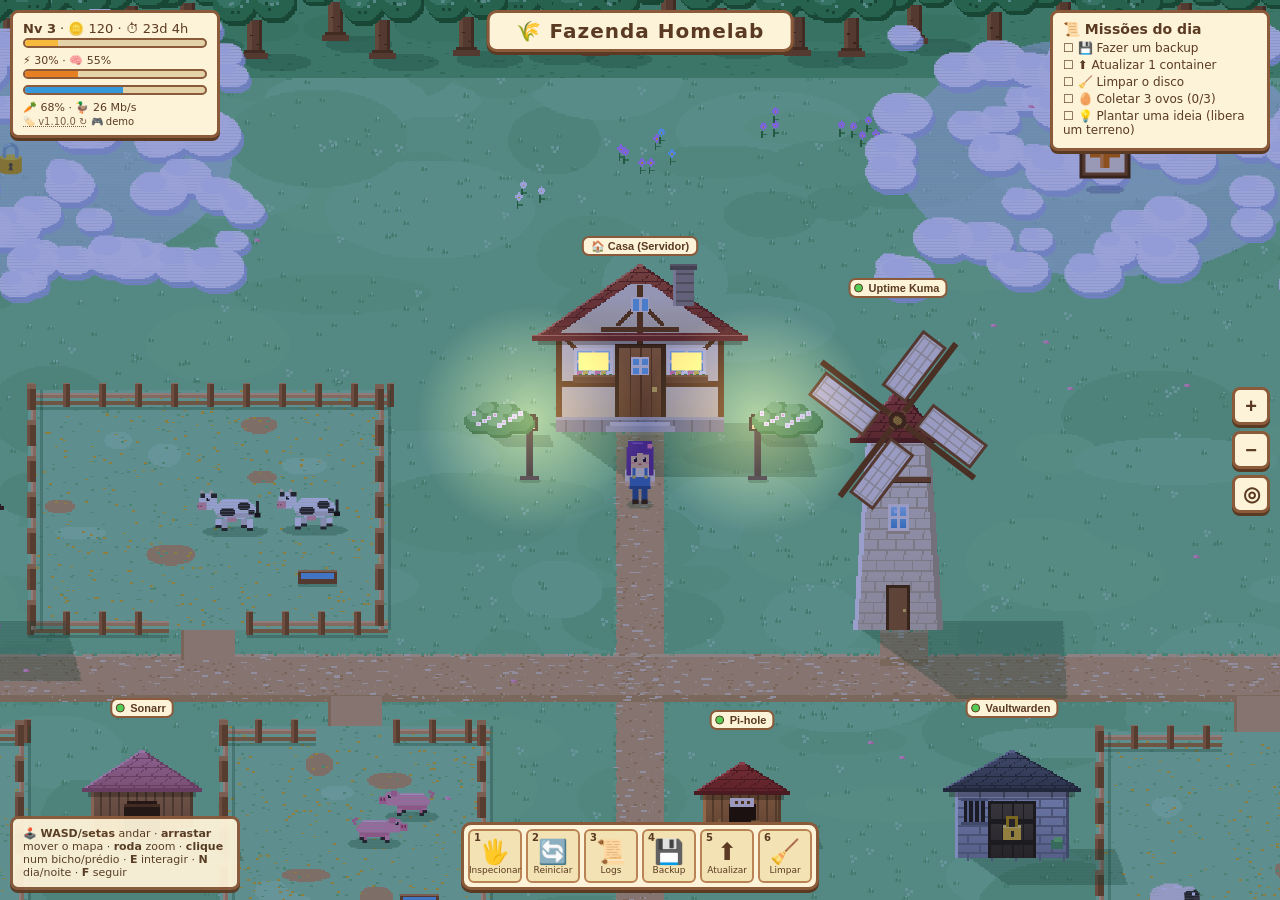
==== index.html @ 520b6d3a "v1.10.0: casinha própria da secretária com gasto e saldo - Casinha lilás ao lado da casa grande, só " ====
<!doctype html>
<html lang="pt-BR">
<head>
<meta charset="utf-8">
<meta name="viewport" content="width=device-width,initial-scale=1,viewport-fit=cover,user-scalable=no">
<meta name="apple-mobile-web-app-capable" content="yes">
<meta name="mobile-web-app-capable" content="yes">
<meta name="apple-mobile-web-app-status-bar-style" content="black-translucent">
<meta name="apple-mobile-web-app-title" content="Fazenda">
<meta name="theme-color" content="#4a9d62">
<link rel="manifest" href="manifest.webmanifest">
<link rel="apple-touch-icon" href="icons/apple-touch-icon.png">
<link rel="icon" href="icons/icon-192.png">
<title>Fazenda Homelab</title>
<style>
*{box-sizing:border-box;margin:0;-webkit-tap-highlight-color:transparent}
:root{--sat:env(safe-area-inset-top,0px);--sab:env(safe-area-inset-bottom,0px);--sal:env(safe-area-inset-left,0px);--sar:env(safe-area-inset-right,0px)}
html,body{height:100%;overflow:hidden;background:#4a9d62;font-family:"Trebuchet MS",system-ui,sans-serif;color:#5a3a22;user-select:none;-webkit-user-select:none;-webkit-touch-callout:none;overscroll-behavior:none;touch-action:none}
canvas#cv{position:fixed;inset:0;image-rendering:pixelated;cursor:grab;touch-action:none}
canvas#cv.drag{cursor:grabbing}
.box{position:fixed;background:#fdf3d8;border:3px solid #8a5a3a;border-radius:8px;box-shadow:0 3px 0 #5a3a22;padding:8px 10px;font-size:13px}
#plate{position:fixed;top:calc(10px + var(--sat));left:50%;transform:translateX(-50%);background:#fdf3d8;border:3px solid #8a5a3a;border-radius:10px;box-shadow:0 3px 0 #5a3a22;padding:6px 26px;font-weight:bold;font-size:20px;letter-spacing:1px;white-space:nowrap}
#stats{top:calc(10px + var(--sat));left:calc(10px + var(--sal));width:210px}
#stats .bar,#info .bar{height:10px;background:#e4d3a8;border:2px solid #8a5a3a;border-radius:6px;overflow:hidden;margin:2px 0 6px}
#stats .bar i,#info .bar i{display:block;height:100%;transition:width .5s}
#quests{top:calc(10px + var(--sat));right:calc(10px + var(--sar));width:220px}
#quests h4,#info h4{font-size:14px;margin-bottom:4px}
.q{font-size:12px;margin:3px 0}
.q.done{text-decoration:line-through;opacity:.6}
#qbtn{display:none}
#info{left:calc(10px + var(--sal));bottom:calc(84px + var(--sab));width:250px}
#info.hidden{display:none}
#info button{background:#ffd98a;border:2px solid #8a5a3a;border-radius:6px;padding:6px 10px;margin:3px 3px 0 0;cursor:pointer;color:#5a3a22;font-weight:bold;font-size:13px}
#info button:active{background:#ffe9b5}
#hotbar{position:fixed;bottom:calc(10px + var(--sab));left:50%;transform:translateX(-50%);display:flex;gap:4px;background:#fdf3d8;border:3px solid #8a5a3a;border-radius:10px;padding:4px;box-shadow:0 3px 0 #5a3a22}
.slot{width:54px;height:54px;border:2px solid #b98355;border-radius:6px;background:#f3e2b3;display:flex;flex-direction:column;align-items:center;justify-content:center;cursor:pointer;position:relative;font-size:24px}
.slot:active{background:#fff4cc;border-color:#8a5a3a}
.slot span{position:absolute;top:1px;left:4px;font-size:10px;font-weight:bold}
.slot small{font-size:9px;line-height:1}
#help{position:fixed;left:calc(10px + var(--sal));bottom:calc(10px + var(--sab));font-size:11px;max-width:230px;opacity:.95}
#zoom{position:fixed;right:calc(10px + var(--sar));top:50%;transform:translateY(-50%);display:flex;flex-direction:column;gap:6px}
#zoom button{width:38px;height:38px;font-size:20px;font-weight:bold;background:#fdf3d8;border:3px solid #8a5a3a;border-radius:8px;box-shadow:0 3px 0 #5a3a22;cursor:pointer;color:#5a3a22}
#zoom button:active{transform:translateY(2px);box-shadow:0 1px 0 #5a3a22}
#toasts{position:fixed;top:calc(56px + var(--sat));left:50%;transform:translateX(-50%);display:flex;flex-direction:column;gap:6px;align-items:center;pointer-events:none;width:92vw}
.toast{background:#fffbe9;border:3px solid #8a5a3a;border-radius:8px;padding:5px 12px;font-size:13px;box-shadow:0 3px 0 #5a3a22;animation:fade 3.6s forwards;text-align:center}
@keyframes fade{0%{opacity:0;transform:translateY(-6px)}8%{opacity:1;transform:none}80%{opacity:1}100%{opacity:0}}
#joy{position:fixed;left:calc(18px + var(--sal));bottom:calc(88px + var(--sab));width:128px;height:128px;border-radius:50%;background:rgba(253,243,216,.45);border:3px solid rgba(138,90,58,.7);display:none;touch-action:none}
#joy i{position:absolute;left:50%;top:50%;width:54px;height:54px;margin:-27px 0 0 -27px;border-radius:50%;background:#fdf3d8;border:3px solid #8a5a3a;box-shadow:0 3px 0 #5a3a22}
body.touch #joy{display:block}
body.touch #help{display:none}
@media (max-width:640px){
 #plate{display:none}
 #stats{width:158px;padding:6px 8px;font-size:12px}
 #stats .hide-s{display:none}
 #quests{display:none;top:calc(70px + var(--sat));right:calc(10px + var(--sar))}
 #quests.open{display:block}
 #qbtn{display:flex;position:fixed;top:calc(10px + var(--sat));right:calc(10px + var(--sar));width:44px;height:44px;align-items:center;justify-content:center;font-size:22px;background:#fdf3d8;border:3px solid #8a5a3a;border-radius:10px;box-shadow:0 3px 0 #5a3a22}
 #hotbar{left:calc(8px + var(--sal));right:calc(8px + var(--sar));transform:none;padding:3px;gap:3px}
 .slot{flex:1;width:auto;height:50px;font-size:21px}
 #info{left:calc(10px + var(--sal));right:calc(10px + var(--sar));width:auto;bottom:auto;top:calc(108px + var(--sat))}
 #zoom{top:auto;bottom:calc(74px + var(--sab));transform:none;flex-direction:row}
 #toasts{top:auto;bottom:calc(220px + var(--sab))}
 #joy{bottom:calc(76px + var(--sab));width:116px;height:116px}
}
#ver{opacity:.8;cursor:pointer;text-decoration:underline dotted}
#i-logs{max-height:120px;overflow:auto;font-size:10px;background:#2b2118;color:#f3e2b3;border-radius:6px;padding:6px;margin-top:6px;white-space:pre-wrap;word-break:break-all;user-select:text;-webkit-user-select:text}
#i-logs.hidden{display:none}
.crow{display:flex;flex-direction:column;padding:4px 6px;border-radius:6px;cursor:pointer;font-size:12px}
.crow small{opacity:.7;font-size:10px}
.crow.on{background:#ffd98a}
.slot.off{opacity:.45}
body:not(.config) .adv{display:none!important}   /* configuração do servidor: escondida (abra com ?config) */
#notes{position:fixed;inset:0;z-index:50;background:rgba(40,30,20,.55);display:flex;align-items:center;justify-content:center;padding:calc(10px + var(--sat)) 10px calc(10px + var(--sab))}
#notes.hidden{display:none}
#notes,#notes *{touch-action:pan-y;user-select:text;-webkit-user-select:text}
#np{position:relative;width:min(820px,100%);height:min(560px,100%);display:flex;flex-direction:column;padding:10px}
#nh{display:flex;align-items:center;gap:8px;margin-bottom:8px;flex-wrap:wrap}
#nh b{font-size:16px}
#nstat{flex:1;font-size:11px;opacity:.85;min-width:140px}
#np button{background:#ffd98a;border:2px solid #8a5a3a;border-radius:6px;padding:6px 10px;cursor:pointer;color:#5a3a22;font-weight:bold;font-size:13px}
#np button:active{background:#ffe9b5}
#ncfgbox{background:#f3e2b3;border:2px solid #b98355;border-radius:8px;padding:8px;margin-bottom:8px;font-size:12px}
#ncfgbox.hidden{display:none}
#ncfgbox input{width:100%;margin:3px 0 6px}
#nbody{flex:1;display:flex;gap:10px;min-height:0}
#nlist{width:200px;overflow:auto;border:2px solid #b98355;border-radius:8px;background:#f8ecc8;padding:4px}
.nitem{padding:6px 8px;border-radius:6px;cursor:pointer;font-size:13px;display:flex;flex-direction:column}
.nitem small{opacity:.65;font-size:10px}
.nitem.on{background:#ffd98a}
.nempty{padding:14px;font-size:12px;text-align:center;opacity:.8}
#ned{flex:1;display:flex;flex-direction:column;gap:6px;min-width:0}
#np input,#np textarea{font-family:inherit;font-size:16px;color:#5a3a22;background:#fffbe9;border:2px solid #b98355;border-radius:8px;padding:8px;outline:none}
#np input:focus,#np textarea:focus{border-color:#8a5a3a}
#ntext{flex:1;resize:none}
#nstage{display:flex;align-items:center;gap:6px;flex-wrap:wrap;font-size:12px}
#nstage button{opacity:.55;padding:5px 8px}
#nstage button.on{opacity:1;background:#fff1c2;box-shadow:inset 0 0 0 2px #e67e22}
@media (max-width:640px){#nbody{flex-direction:column}#nlist{width:auto;height:110px;flex:none}}
</style>
</head>
<body>
<canvas id="cv"></canvas>
<div id="plate">🌾 Fazenda Homelab</div>

<div class="box" id="stats">
  <b>Nv <span id="s-lv">3</span></b> · 🪙 <span id="s-coin">120</span> · ⏱ <span id="s-up">23d</span>
  <div class="bar" title="XP"><i id="s-xp" style="background:#f6b93b"></i></div>
  <div style="font-size:11px">⚡ <span id="s-cpu"></span>% · 🧠 <span id="s-ram"></span>%</div>
  <div class="bar hide-s"><i id="b-cpu" style="background:#e67e22"></i></div>
  <div class="bar hide-s"><i id="b-ram" style="background:#3498db"></i></div>
  <div style="font-size:11px">🥕 <span id="s-dsk"></span>% · 🦆 <span id="s-net"></span> Mb/s</div>
  <div id="credit" style="font-size:11px;display:none;cursor:pointer"></div>
  <div id="gasto" style="font-size:11px;display:none;cursor:pointer"></div>
  <div style="font-size:10px;margin-top:2px;white-space:nowrap"><span id="ver" title="Toque para buscar a versão mais nova">🏷️ v… ↻</span>&nbsp;<span id="livechip"></span>&nbsp;<span id="cfgbtn" class="adv" title="Servidor" style="cursor:pointer;font-size:12px">⚙️</span></div></div>

<div id="qbtn">📜</div>
<div class="box" id="quests"><h4>📜 Missões do dia</h4><div id="qlist"></div></div>

<div class="box hidden" id="info">
  <h4 id="i-name"></h4>
  <div id="i-role" style="font-size:12px;margin-bottom:4px"></div>
  <div id="i-body"></div>
  <pre id="i-logs" class="hidden"></pre>
  <div id="i-btns"></div>
</div>

<div id="zoom"><button id="zi" title="Zoom +">+</button><button id="zo" title="Zoom -">−</button><button id="zf" title="Seguir personagem">◎</button></div>
<div class="box" id="help">🕹️ <b>WASD/setas</b> andar · <b>arrastar</b> mover o mapa · <b>roda</b> zoom · <b>clique</b> num bicho/prédio · <b>E</b> interagir · <b>N</b> dia/noite · <b>F</b> seguir</div>
<div id="joy"><i></i></div>
<div id="hotbar"></div>
<div id="notes" class="hidden">
 <div class="box" id="np">
  <div id="nh"><b>💡 Ideias de novos apps</b><span id="nstat"></span><button id="ncfg" class="adv" title="Servidor de notas">⚙️</button><button id="nx" title="Fechar">✖</button></div>
  <div id="ncfgbox" class="hidden adv">
   <b>Servidor de notas</b> (a pasta no seu homeserver)
   <input id="cfgurl" type="url" placeholder="https://meuservidor.tailnet.ts.net" autocapitalize="off" autocorrect="off" spellcheck="false">
   <input id="cfgtoken" type="password" placeholder="Token" autocapitalize="off" autocorrect="off" spellcheck="false">
   <button id="csave">Salvar</button> <button id="ctest">Testar conexão</button>
   <hr style="margin:8px 0;border:0;border-top:1px solid #b98355">
   <b>Saldo da API da Anthropic</b> (veja em Gastos no Console)
   <input id="cfgcredit" type="number" inputmode="decimal" step="0.01" min="0" placeholder="Saldo atual em US$ (ex.: 35.20)">
   <button id="ccredit">Salvar saldo</button>
  </div>
  <div id="nbody">
   <div id="nlist"></div>
   <div id="ned">
    <input id="ntitle" placeholder="Nome da ideia (ex.: Bot de lembretes)" maxlength="80">
    <textarea id="ntext" placeholder="Descreva sua ideia de app para o servidor…"></textarea>
    <div id="nstage"><span>Fase:</span> <button data-s="idea">💡 Ideia</button> <button data-s="build">🔨 Em obras</button> <button data-s="live">✅ No servidor</button></div>
    <div><button id="nsave">💾 Salvar</button> <button id="nnew">＋ Nova</button> <button id="ndel">🗑️ Apagar</button></div>
   </div>
  </div>
 </div>
</div>
<div id="toasts"></div>

<script>
'use strict';
const cv=document.getElementById('cv'),ctx=cv.getContext('2d');
const WW=820,WH=520;
const isTouch=matchMedia('(pointer:coarse)').matches||'ontouchstart' in window;
if(isTouch)document.body.classList.add('touch');
if(/[?&]config\b/.test(location.search))document.body.classList.add('config');
if(!ctx.roundRect)ctx.roundRect=function(x,y,w,h){this.rect(x,y,w,h);};
let lastErr='',errN=0;
let dpr=Math.min(2,Math.max(1,window.devicePixelRatio||1)),VW=0,VH=0;
function resize(){VW=innerWidth;VH=innerHeight;cv.width=Math.round(VW*dpr);cv.height=Math.round(VH*dpr);cv.style.width=VW+'px';cv.style.height=VH+'px';}
addEventListener('resize',resize);resize();
['gesturestart','gesturechange','gestureend'].forEach(n=>document.addEventListener(n,e=>e.preventDefault()));
document.addEventListener('touchmove',e=>{if(!e.target.closest('#notes'))e.preventDefault();},{passive:false});

function mkrng(s){return()=>((s=(s*1664525+1013904223)>>>0)/4294967296);}
const rnd=mkrng(11);
const rr=(a,b)=>a+Math.random()*(b-a);
const clamp=(v,a,b)=>Math.max(a,Math.min(b,v));

/* ---------- utilitários de desenho (unidades "D" = meio pixel do mundo) ---------- */
const hxm={};
function hx(s){if(hxm[s])return hxm[s];const v=parseInt(s.slice(1),16);return hxm[s]=[v>>16&255,v>>8&255,v&255];}
const toHex=a=>'#'+a.map(v=>clamp(Math.round(v),0,255).toString(16).padStart(2,'0')).join('');
const shd=(s,k)=>toHex(hx(s).map(v=>v*k));
const mixc=(a,b,t)=>toHex(hx(a).map((v,i)=>v+(hx(b)[i]-v)*t));
function R(c,x,y,w,h,col){w=Math.round(w);h=Math.round(h);if(w<=0||h<=0)return;c.fillStyle=col;c.fillRect(Math.round(x),Math.round(y),w,h);}
function ell(c,cx,cy,rx,ry,col){for(let y=-ry;y<=ry;y++){const k=1-(y/ry)**2;if(k<0)continue;const w=Math.round(rx*Math.sqrt(k));R(c,cx-w,cy+y,w*2,1,col);}}
function vgrad(c,x,y,w,h,c1,c2){for(let i=0;i<h;i++)R(c,x,y+i,w,1,mixc(c1,c2,h>1?i/(h-1):0));}
function planks(c,x,y,w,h,base,pw){vgrad(c,x,y,w,h,base,shd(base,.8));for(let px=x+pw;px<x+w-1;px+=pw)R(c,px,y,1,h,shd(base,.68));R(c,x,y,2,h,shd(base,1.2));R(c,x+w-2,y,2,h,shd(base,.7));}
function gable(c,x,y,w,h,c1,c2,dk,lt){
 for(let i=0;i<h;i++){const half=(w/2)*((i+1)/h);const L=Math.round(x+w/2-half),Rr=Math.round(x+w/2+half);
  R(c,L,y+i,Rr-L,1,mixc(c1,c2,i/h));
  if(i%6===5)R(c,L,y+i,Rr-L,1,dk);else for(let px=L+((Math.floor(i/6)%2)*5)+2;px<Rr-1;px+=10)R(c,px,y+i,1,1,dk);
  R(c,L,y+i,2,1,lt);R(c,Rr-2,y+i,2,1,dk);}
 R(c,x+w/2-2,y,4,2,lt);
}
function eave(c,x,y,w){R(c,x+4,y,w-8,3,'rgba(30,20,10,.3)');}
function win(c,x,y,w,h){R(c,x-2,y-2,w+4,h+4,'#fff6e6');R(c,x-3,y+h+2,w+6,2,'#cdbd98');vgrad(c,x,y,w,h,'#a6dcf8','#5aa9dc');R(c,x+w/2-1,y,2,h,'#fff6e6');R(c,x,y+h/2-1,w,2,'#fff6e6');R(c,x+2,y+2,3,Math.max(2,h/2-5),'rgba(255,255,255,.55)');}
function sprite(w,h,fn){const c=document.createElement('canvas');c.width=w+PAD*2;c.height=h+PAD*2;const x=c.getContext('2d');x.translate(PAD,PAD);fn(x,w,h);return c;}
const PAD=16;

/* ---------- mundo ---------- */
const B=[
 {id:'house',name:'Casa (Servidor)',role:'O coração da fazenda: o servidor em si',type:'house',x:378,y:96,w:64,h:56,meta:true},
 {id:'jellyfin',name:'Jellyfin',role:'Celeiro de filmes e séries',type:'barn',x:130,y:154,w:64,h:64,animal:'cow',n:2,pen:{x:206,y:138,w:120,h:80,gap:'s'}},
 {id:'immich',name:'Immich',role:'Galinheiro das fotos (põe ovos!)',type:'coop',x:56,y:258,w:44,h:36,animal:'chicken',n:4,pen:{x:106,y:250,w:100,h:84,gap:'n'}},
 {id:'sonarr',name:'Sonarr',role:'Chiqueiro dos downloads',type:'sty',x:226,y:258,w:36,h:30,animal:'pig',n:2,pen:{x:270,y:250,w:90,h:76,gap:'n'}},
 {id:'pihole',name:'Pi-hole',role:'Cachorro de guarda: bloqueia os anúncios',type:'dog',x:430,y:262,w:28,h:24,animal:'dog',n:1,zone:{x:422,y:252,w:60,h:84}},
 {id:'vaultwarden',name:'Vaultwarden',role:'Cofre das senhas, vigiado pelas ovelhas',type:'shed',x:514,y:258,w:40,h:36,animal:'sheep',n:3,pen:{x:562,y:252,w:110,h:84,gap:'n'}},
 {id:'kuma',name:'Uptime Kuma',role:'Moinho que vigia tudo',type:'mill',x:478,y:118,w:36,h:100},
 {id:'field',name:'Horta (Disco)',role:'Quanto mais cheia, mais disco usado',type:'field',x:346,y:372,w:128,h:96,meta:true},
 {id:'pond',name:'Lago (Rede)',role:'As ondas mostram o tráfego de rede',type:'pond',x:676,y:368,w:120,h:68,meta:true}
];
// terrenos vizinhos cobertos de névoa: cada ideia plantada desbloqueia um
const ENTRYFIX0={x:448,y:116,w:26,h:24};
const SECBOX={x:306,y:48,w:44,h:36};   // casinha da secretária
const PLOTS=[
 {x:500,y:22,w:130,h:76},{x:130,y:22,w:140,h:76},{x:652,y:22,w:130,h:76},
 {x:24,y:392,w:160,h:110},{x:196,y:400,w:140,h:100},{x:520,y:396,w:130,h:104}
].map((p,i)=>Object.assign(p,{type:'plot',idx:i,unlocked:false,fog:1,idea:null}));
B.forEach(b=>{b.state='up';b.cpu=rr(5,40);b.ram=rr(20,60);b.cpuT=b.cpu;b.since=Date.now()-rr(2,20)*86400000;b.ang=0;});
const house=B[0],POND={cx:736,cy:402,rx:60,ry:34};
const ROAD_Y=226,PATH_X=402;
const PATHS=[[PATH_X,152,16,220],[60,ROAD_Y,700,16],[490,218,16,12]];
// zona máxima de cada cercadinho no modo ao vivo (índice = prédio em B); gap = lado do portão
const ZONES={a:{x:24,y:100,w:364,h:118},b:{x:24,y:250,w:364,h:112},c:{x:432,y:100,w:364,h:118},d:{x:432,y:250,w:364,h:112}};
const inPath=(x,y)=>PATHS.some(p=>x>=p[0]&&x<p[0]+p[2]&&y>=p[1]&&y<p[1]+p[3]);

const solids=[];
B.forEach(b=>{if(b.meta&&b.type!=='house')return;b.sol={x:b.x+2,y:b.y+b.h*0.45,w:b.w-4,h:b.h*0.55};solids.push(b.sol);b.ox=b.x;b.oy=b.y;b.ow=b.w;b.oh=b.h;});
PLOTS.forEach(p=>{p.sol={x:p.x+6,y:p.y+8,w:p.w-12,h:p.h-14};solids.push(p.sol);});

/* ---------- sprites dos prédios (alto detalhe) ---------- */
function dHouse(c,W,H){
 R(c,8,H-10,W-16,10,'#9a9a9a');R(c,8,H-10,W-16,2,'#bcbcbc');for(let x=14;x<W-16;x+=12)R(c,x,H-8,1,8,'#7f7f7f');
 vgrad(c,8,48,W-16,H-58,'#f9f0dc','#e0d1ae');
 R(c,8,48,4,H-58,'#7a4a2a');R(c,W-12,48,4,H-58,'#7a4a2a');R(c,8,78,W-16,4,'#7a4a2a');R(c,W/2-2,48,4,30,'#7a4a2a');
 for(let i=0;i<12;i++){R(c,12+i,48+i,3,2,'#7a4a2a');R(c,W-15-i,48+i,3,2,'#7a4a2a');}
 win(c,22,58,22,14);win(c,W-44,58,22,14);
 [22,W-44].forEach(x=>{R(c,x-3,74,28,5,'#8a5a3a');R(c,x-3,74,28,1,'#a47046');for(let k=0;k<6;k++){R(c,x+k*4,71,3,3,['#ff8fb8','#ffe066','#fff'][k%3]);R(c,x+1+k*4,73,2,1,'#3f9b4f');}});
 const dx=W/2-14,dy=H-10-46;
 R(c,dx-3,dy-3,34,49,'#5a3a22');vgrad(c,dx,dy,28,46,'#b57a4a','#8f5c36');for(let px=dx+7;px<dx+28;px+=7)R(c,px,dy,1,46,'#7a4a2a');
 R(c,dx+8,dy+6,12,12,'#fff6e6');R(c,dx+9,dy+7,10,10,'#7cc4f0');R(c,dx+13,dy+7,2,10,'#fff6e6');R(c,dx+9,dy+11,10,2,'#fff6e6');
 R(c,dx+22,dy+26,3,3,'#f2d36b');R(c,dx-6,H-7,40,3,'#d0d0d0');R(c,dx-9,H-4,46,4,'#bdbdbd');
 gable(c,-8,0,W+16,50,'#c0654c','#8f3d38','#7a3230','#dc866c');
 for(let i=13;i<46;i++){const half=((W+16)/2)*((i+1)/50)-13;if(half<=0)continue;R(c,W/2-half,i,half*2,1,i<20?'#f6ecd6':mixc('#f6ecd6','#e6d8b4',(i-20)/26));}
 R(c,W/2-2,14,4,32,'#7a4a2a');R(c,W/2-26,42,52,3,'#7a4a2a');
 for(let i=0;i<14;i++){R(c,W/2-3-i,26+i,3,2,'#7a4a2a');R(c,W/2+i,26+i,3,2,'#7a4a2a');}
 R(c,W/2-6,22,12,10,'#fff6e6');R(c,W/2-5,23,10,8,'#7cc4f0');R(c,W/2-1,23,2,8,'#fff6e6');
 R(c,-8,47,W+16,4,'#8f3d38');R(c,-8,47,W+16,1,'#dc866c');eave(c,-8,51,W+16);
 const cx=W/2+22;R(c,cx,2,14,26,'#a49a90');for(let y=6;y<28;y+=6)R(c,cx,y,14,1,'#7f766d');R(c,cx,2,2,26,'#c2b9ae');R(c,cx-2,0,18,4,'#6e6660');R(c,cx-2,0,18,1,'#8a8279');
}
function dBarn(c,W,H){
 R(c,0,H-10,W,10,'#8d8d8d');for(let x=0;x<W;x+=10){R(c,x,H-10,9,4,'#a5a5a5');R(c,x+5,H-5,9,4,'#9a9a9a');}
 planks(c,0,44,W,H-54,'#c24b44',8);R(c,0,44,3,H-54,'#fff3e0');R(c,W-3,44,3,H-54,'#fff3e0');R(c,0,H-14,W,2,'#fff3e0');
 gable(c,-8,0,W+16,46,'#8a6050','#5d4035','#46302a','#aa7e6a');
 R(c,-8,45,W+16,3,'#46302a');eave(c,-8,48,W+16);
 R(c,W/2-16,50,32,24,'#fff3e0');R(c,W/2-13,53,26,19,'#2d1f1a');R(c,W/2-13,63,26,9,'#e8c84a');for(let x=W/2-12;x<W/2+12;x+=3)R(c,x,64+(x%2)*2,1,6,'#c9a62e');
 R(c,W/2-1,38,2,14,'#46302a');R(c,W/2-4,36,8,3,'#46302a');
 const dx=W/2-26,dy=H-10-54;R(c,dx-3,dy-3,58,57,'#fff3e0');
 for(let k=0;k<2;k++){const px=dx+k*26;vgrad(c,px,dy,25,54,'#9a3a34','#7a2c28');for(let q=px+6;q<px+25;q+=6)R(c,q,dy,1,54,'#6a2420');
  for(let i=0;i<50;i++){const yy=dy+2+Math.round(i*50/50);const xx=k?px+23-Math.round(i*21/50):px+2+Math.round(i*21/50);R(c,xx,yy,3,2,'#fff3e0');R(c,k?px+2+Math.round(i*21/50):px+23-Math.round(i*21/50),yy,3,2,'#fff3e0');}
  R(c,px,dy,25,2,'#fff3e0');R(c,px,dy+52,25,2,'#fff3e0');}
 R(c,dx+22,dy+26,3,5,'#f2d36b');R(c,dx+27,dy+26,3,5,'#f2d36b');
}
function dCoop(c,W,H){
 R(c,2,H-4,W-4,4,'#8d8d8d');planks(c,2,28,W-4,H-32,'#e8c46a',6);R(c,2,28,2,H-32,'#fbe6a6');
 gable(c,-6,0,W+12,30,'#e0913f','#b8702a','#8a5220','#f2b068');R(c,-6,29,W+12,3,'#8a5220');eave(c,-6,32,W+12);
 const dx=W/2-9;R(c,dx-2,H-34,22,34,'#5a3a22');R(c,dx,H-32,18,32,'#2a1a12');R(c,dx+1,H-33,16,1,'#2a1a12');
 for(let i=0;i<8;i++)R(c,dx+3+i*2-(i>4?0:0),H-6-i*0,2,2,'#e8c84a');
 R(c,dx-2,H,22,3,'#b08050');for(let i=0;i<4;i++)R(c,dx+i*5,H,1,3,'#8a5a3a');
 win(c,10,38,14,12);R(c,8,52,18,3,'#8a5a3a');for(let k=0;k<4;k++)R(c,9+k*4,50,3,3,['#ff7b7b','#ffe066'][k%2]);
 R(c,W-18,H-12,14,8,'#c9a24a');R(c,W-17,H-14,12,3,'#e8c84a');
}
function dDogHouse(c,W,H){
 planks(c,2,18,W-4,H-18,'#c9864a',6);R(c,2,H-3,W-4,3,'#7a4a22');
 gable(c,-4,0,W+8,20,'#c0463f','#99342f','#7a2a26','#e0645c');R(c,-4,19,W+8,3,'#7a2a26');eave(c,-4,22,W+8);
 const dx=W/2-9;R(c,dx,H-20,18,20,'#2a1a12');R(c,dx+2,H-22,14,2,'#2a1a12');R(c,dx+4,H-24,10,2,'#2a1a12');
 R(c,W/2-8,24,16,6,'#fff3e0');R(c,W/2-5,26,2,2,'#7a4a22');R(c,W/2-1,26,2,2,'#7a4a22');R(c,W/2+3,26,2,2,'#7a4a22');
 R(c,-12,H-5,11,5,'#d94a4a');R(c,-11,H-7,9,2,'#8a5a3a');for(let k=0;k<4;k++)R(c,-10+k*2,H-8,1,1,'#7a4a22');
}
function dShed(c,W,H){
 vgrad(c,2,24,W-4,H-24,'#b7bfc8','#8e97a1');
 for(let y=26,row=0;y<H-2;y+=6,row++){R(c,2,y,W-4,1,'#7a828b');for(let x=2+(row%2)*8;x<W-2;x+=16)R(c,x,y,1,6,'#7a828b');}
 R(c,2,24,2,H-24,'#d3dae1');R(c,W-4,24,2,H-24,'#6c747d');
 gable(c,-6,0,W+12,26,'#6b7480','#47505a','#383f47','#8a93a0');R(c,-6,25,W+12,3,'#383f47');eave(c,-6,28,W+12);
 const dx=W/2-14;R(c,dx-2,H-38,32,38,'#2e2a25');vgrad(c,dx,H-36,28,36,'#5b5246','#3f382f');for(let q=dx+7;q<dx+28;q+=7)R(c,q,H-36,1,36,'#2e2a25');
 R(c,dx,H-26,28,3,'#2e2a25');R(c,dx,H-12,28,3,'#2e2a25');
 R(c,W/2-6,H-22,12,10,'#f2c94c');R(c,W/2-6,H-22,12,2,'#fbe58a');R(c,W/2-4,H-28,8,7,'#c9a227');R(c,W/2-2,H-26,4,5,'#3f382f');R(c,W/2-1,H-18,2,4,'#3f382f');
 R(c,8,34,14,14,'#2a2a2a');R(c,6,32,18,2,'#6b7480');R(c,6,48,18,2,'#6b7480');for(let k=0;k<3;k++)R(c,10+k*4,34,1,14,'#8e97a1');
 R(c,W-14,H-12,8,6,'#5aa86a');R(c,W-12,H-14,5,3,'#7bd67b');
}
function dSty(c,W,H){
 R(c,2,H-3,W-4,3,'#6d4429');planks(c,2,24,W-4,H-27,'#b98355',6);
 gable(c,-4,0,W+8,26,'#e59aa8','#c97d8c','#a86474','#f4b8c4');R(c,-4,25,W+8,3,'#a86474');eave(c,-4,28,W+8);
 R(c,W/2-12,H-24,24,24,'#3a2518');R(c,W/2-10,H-26,20,2,'#3a2518');R(c,W/2-12,H-24,24,2,'#6d4429');
 ell(c,12,H-3,11,5,'#e8c84a');ell(c,12,H-5,8,3,'#f5dc6a');for(let k=0;k<6;k++)R(c,4+k*3,H-8+(k%2)*2,2,1,'#c9a62e');
 R(c,W-14,H-8,12,6,'#8a5a3a');R(c,W-13,H-8,10,3,'#6bb8e8');
}
function dMill(c,W,H){
 const top=70,len=H-top;
 for(let i=0;i<len;i++){const half=Math.round(21+(i/len)*9);const x0=W/2-half;
  R(c,x0,top+i,half*2,1,mixc('#f3e8d2','#e2d4b6',i/len));
  if(i%7===6)R(c,x0,top+i,half*2,1,'#cdbf9f');else for(let x=x0+(Math.floor(i/7)%2)*6;x<x0+half*2;x+=12)R(c,x,top+i,1,1,'#cdbf9f');
  R(c,x0,top+i,3,1,'#fffaf0');R(c,W/2+half-4,top+i,4,1,'#bfb192');}
 gable(c,6,38,W-12,36,'#b5524a','#8f3d38','#6e2e2b','#d4766a');R(c,4,72,W-8,3,'#6e2e2b');
 R(c,W/2-8,H-30,16,30,'#5a3a22');R(c,W/2-6,H-28,12,28,'#9a6a42');R(c,W/2+3,H-14,2,2,'#f2d36b');
 win(c,W/2-5,118,10,14);R(c,W/2-22,98,44,3,'#8a5a3a');R(c,W/2-22,101,44,1,'#5a3a22');
}
function dTree(c,t,seed){
 const rg=mkrng(seed);const pal=[['#4fae6c','#79d08c','#2f8049','#a7ecb4'],['#3f9b5c','#59b676','#27703f','#8fd9a2'],['#f7b6cf','#ffd3e3','#d98aa9','#fff0f6']][t];
 R(c,25,56,10,26,'#8a5a3a');R(c,25,56,3,26,'#a47046');R(c,33,56,2,26,'#6d4429');R(c,21,78,18,4,'#8a5a3a');R(c,23,76,14,2,'#6d4429');R(c,27,66,2,1,'#5a3a22');R(c,31,72,2,1,'#5a3a22');
 const bl=[[-13,8,14],[13,8,14],[0,-2,16],[-8,-14,12],[8,-14,12],[0,-23,11],[-17,-4,9],[17,-4,9]].map(b=>[b[0]+(rg()*4-2)|0,b[1]+(rg()*4-2)|0,b[2]]);
 bl.forEach(b=>ell(c,30+b[0]+2,36+b[1]+3,b[2],b[2]*.9|0,pal[2]));
 bl.forEach(b=>ell(c,30+b[0],36+b[1],b[2],b[2]*.9|0,pal[0]));
 bl.forEach(b=>ell(c,30+b[0]-3,36+b[1]-4,b[2]*.6|0,b[2]*.5|0,pal[1]));
 for(let i=0;i<26;i++){const b=bl[i%bl.length];R(c,30+b[0]-b[2]*.6+rg()*b[2]*1.2,36+b[1]-b[2]*.6+rg()*b[2]*1.0,2,2,pal[3]);}
 for(let i=0;i<14;i++){const b=bl[i%bl.length];R(c,30+b[0]-b[2]*.5+rg()*b[2],36+b[1]+rg()*b[2]*.6,2,2,pal[2]);}
}
function dBush(c){const bl=[[8,8,9],[22,10,10],[36,8,9],[16,2,9],[28,3,9]];
 bl.forEach(b=>ell(c,b[0]+1,b[1]+2,b[2],b[2]-2,'#2f8a4f'));bl.forEach(b=>ell(c,b[0],b[1],b[2],b[2]-2,'#47a362'));bl.forEach(b=>ell(c,b[0]-2,b[1]-3,b[2]-4,b[2]-5,'#6fc583'));
 for(let i=0;i<10;i++){const fx=4+i*3.4,fy=2+((i*7)%9);R(c,fx,fy,3,3,'#fff');R(c,fx+1,fy+1,1,1,'#f7b6cf');}}
const SPR={house:dHouse,barn:dBarn,coop:dCoop,dog:dDogHouse,shed:dShed,sty:dSty,mill:dMill};
B.forEach(b=>{if(SPR[b.type])b.spr=sprite(b.w*2,b.h*2,(c,W,H)=>SPR[b.type](c,W,H));});
const treeSpr=[0,1,2].map(t=>[0,1,2].map(v=>sprite(60,84,c=>dTree(c,t,t*10+v+5))));
const bushSpr=sprite(46,24,dBush);

/* ---------- camada estática (2x resolução) ---------- */
const GW=WW*2,GH=WH*2;
const stat=document.createElement('canvas');stat.width=GW;stat.height=GH;
const g=stat.getContext('2d');
R(g,0,0,GW,GH,'#8bd99b');
const GCOL=['#92dea2','#86d597','#8edc9d','#80d092'];
for(let i=0;i<320;i++)ell(g,rnd()*GW,rnd()*GH,20+rnd()*54,9+rnd()*24,GCOL[i%4]);
for(let i=0;i<4200;i++){const x=rnd()*GW|0,y=rnd()*GH|0;R(g,x,y,1,3,'#6fc283');R(g,x+2,y+1,1,2,'#6fc283');R(g,x-1,y+1,1,2,'#78cc8c');R(g,x+1,y,1,1,'#b5efbf');}
for(let i=0;i<500;i++){const x=rnd()*GW|0,y=rnd()*GH|0;R(g,x,y,2,2,'#a9ebb4');R(g,x+3,y+1,2,2,'#a9ebb4');R(g,x+1,y+3,2,2,'#a9ebb4');}
// borda de floresta
[[0,0,GW,68],[0,GH-68,GW,68],[0,0,68,GH],[GW-68,0,68,GH]].forEach(([x,y,w,h])=>{R(g,x,y,w,h,'#63bb7c');for(let i=0;i<w*h/160;i++){R(g,x+rnd()*w|0,y+rnd()*h|0,3,1,'#52a76b');}});
for(let i=0;i<90;i++){const e=rnd()*4|0,x=e<2?rnd()*GW:(e===2?30:GW-30),y=e<2?(e?GH-34:34):rnd()*GH;ell(g,x,y,20+rnd()*20,10,'#5cb475');}
// caminhos de terra
PATHS.forEach(([x,y,w,h])=>{x*=2;y*=2;w*=2;h*=2;R(g,x,y,w,h,'#dcb883');R(g,x,y+h-5,w,5,'#cba46d');R(g,x,y,w,2,'#e8cd9b');});
PATHS.forEach(([x,y,w,h])=>{for(let i=0;i<w*h/6;i++){const px=x*2+rnd()*w*2|0,py=y*2+rnd()*h*2|0;if(!inPath(px/2,py/2))continue;
 const k=rnd();if(k<.45)R(g,px,py,2,1,'#c9a06a');else if(k<.8)R(g,px,py,1,1,'#e6cfa0');else ell(g,px,py,2,1,'#efe0bd');}
 for(let ex=0;ex<w*2;ex+=2){[[0,-1],[h*2-1,1]].forEach(([oy,dir])=>{const px=x*2+ex,py=y*2+oy;if(rnd()<.55&&!inPath(px/2,(py+dir*3)/2))R(g,px,py+dir*(1+(rnd()*2|0))-(dir>0?0:0),1+(rnd()*2|0),2,rnd()<.5?'#79cd8c':'#8edc9d');});}
 for(let ey=0;ey<h*2;ey+=2){[[0,-1],[w*2-1,1]].forEach(([ox,dir])=>{const px=x*2+ox,py=y*2+ey;if(rnd()<.55&&!inPath((px+dir*3)/2,py/2))R(g,px+dir*(1+(rnd()*2|0)),py,2,1+(rnd()*2|0),rnd()<.5?'#79cd8c':'#8edc9d');});}});
// sombras projetadas (luz vinda de cima à esquerda)
function shadowBox(x,y,w,h,ht){const S=Math.round(Math.min(ht*.32,26))*2;for(let j=0;j<S;j++){const x0=x*2+4+Math.round(j*1.4),ww=w*2+Math.round(ht*.7*(1-j/S));R(g,x0,y*2-6+j,ww,1,'rgba(35,95,60,.3)');}}
B.forEach(b=>{if(b.type!=='house')return;shadowBox(b.x,b.y+b.h,b.w,b.h*.9,b.h);});
// lago
(function(){const {cx,cy,rx,ry}=POND;const X=cx*2,Y=cy*2,RX=rx*2,RY=ry*2;
 ell(g,X,Y+2,RX+14,RY+10,'rgba(35,95,60,.25)');ell(g,X,Y,RX+12,RY+8,'#e9d79f');ell(g,X,Y,RX+8,RY+5,'#d8c28a');
 for(let i=0;i<60;i++){const a=rnd()*6.28;ell(g,X+Math.cos(a)*(RX+9),Y+Math.sin(a)*(RY+6),2,1,rnd()<.5?'#b9a374':'#f3e7bd');}
 ell(g,X,Y,RX+3,RY+3,'#3f86b8');
 for(let y=-RY;y<=RY;y++){const k=1-(y/RY)**2;if(k<0)continue;const w=Math.round(RX*Math.sqrt(k));R(g,X-w,Y+y,w*2,1,mixc('#86cdf2','#4f9fd6',(y+RY)/(RY*2)));}
 for(let i=0;i<46;i++){const px=X-RX*.7+rnd()*RX*1.4,py=Y-RY*.6+rnd()*RY*1.2;R(g,px,py,3+(rnd()*5|0),1,'rgba(255,255,255,.35)');}
 [[-40,8],[30,-14],[-10,-20]].forEach(([dx,dy])=>{ell(g,X+dx,Y+dy,8,4,'#3f9b4f');ell(g,X+dx-1,Y+dy-1,6,3,'#59b676');R(g,X+dx+2,Y+dy-1,6,1,'#86cdf2');});
 ell(g,X-40,Y+8,2,2,'#ffc0d8');ell(g,X+30,Y-14,2,2,'#fff');
 [[-122,10],[-126,14],[116,-20],[120,-16],[110,-22]].forEach(([dx,dy])=>{R(g,X+dx,Y+dy-18,2,18,'#3f8a4f');R(g,X+dx-1,Y+dy-24,4,8,'#7a4a2a');R(g,X+dx-1,Y+dy-24,1,8,'#9a6a42');R(g,X+dx+3,Y+dy-12,6,1,'#5aa86a');});
})();
// horta
(function(){const f=B[7],FX=f.x*2,FY=f.y*2;
 R(g,FX-8,FY-8,f.w*2+16,f.h*2+16,'#b98355');R(g,FX-8,FY-8,f.w*2+16,2,'#d9a574');R(g,FX-8,FY+f.h*2+6,f.w*2+16,2,'#8a5a3a');
 for(let rw=0;rw<6;rw++)for(let c=0;c<8;c++){const x=FX+c*32,y=FY+rw*32;vgrad(g,x+2,y+2,28,28,'#9a6740','#7a4e2f');
  [6,13,20].forEach(o=>{R(g,x+3,y+o,26,2,'#6d4429');R(g,x+3,y+o-1,26,1,'#a97449');});for(let i=0;i<5;i++)R(g,x+4+rnd()*22|0,y+4+rnd()*22|0,2,1,'#5e3a22');}
 [[-8,-8],[f.w*2+4,-8],[-8,f.h*2+4],[f.w*2+4,f.h*2+4]].forEach(([dx,dy])=>{R(g,FX+dx,FY+dy,6,6,'#8a5a3a');R(g,FX+dx,FY+dy,6,2,'#c99560');});
 // espantalho
 const sx=FX+f.w*2+22,sy=FY+30;ell(g,sx,sy+44,10,3,'rgba(35,95,60,.3)');R(g,sx-1,sy+8,3,40,'#8a5a3a');R(g,sx-16,sy+14,32,3,'#8a5a3a');
 R(g,sx-6,sy+14,12,16,'#c0463f');R(g,sx-5,sy+16,10,2,'#e0645c');R(g,sx-16,sy+14,3,6,'#e8c84a');R(g,sx+13,sy+14,3,6,'#e8c84a');
 R(g,sx-5,sy+2,10,10,'#f0d9a0');R(g,sx-3,sy+5,2,2,'#222');R(g,sx+1,sy+5,2,2,'#222');R(g,sx-2,sy+9,4,1,'#a0522d');R(g,sx-8,sy,16,3,'#8a5a3a');R(g,sx-4,sy-6,8,6,'#8a5a3a');R(g,sx-4,sy-3,8,1,'#c9a24a');
})();
// cercas e currais
function fenceSegs(p){const L=26,out=[];
 const side=(x,y,len,horiz,gap)=>{if(!gap){out.push([x,y,horiz?len:4,horiz?4:len,horiz]);return;}const half=(len-L)/2;
  out.push([x,y,horiz?half:4,horiz?4:half,horiz]);out.push([horiz?x+half+L:x,horiz?y:y+half+L,horiz?half:4,horiz?4:half,horiz]);};
 side(p.x,p.y,p.w,true,p.gap==='n');side(p.x,p.y+p.h-4,p.w,true,p.gap==='s');side(p.x,p.y,p.h,false,p.gap==='w');side(p.x+p.w-4,p.y,p.h,false,p.gap==='e');return out;}
// (os cercadinhos são desenhados dinamicamente: veja "cercadinhos" mais abaixo)
// arbustos, postes de luz
const LAMPS=[[house.x-6,house.y+house.h+16],[house.x+house.w+6,house.y+house.h+16]];
function bushAt(x,y){shadowBox(x-8,y,16,10,12);}
bushAt(house.x-12,house.y+house.h+4);bushAt(house.x+house.w+12,house.y+house.h+4);
LAMPS.forEach(([x,y])=>{const X=x*2,Y=y*2;ell(g,X+3,Y,7,2,'rgba(35,95,60,.3)');R(g,X,Y-34,5,34,'#3a3a45');R(g,X,Y-34,1,34,'#5a5a68');R(g,X-3,Y-42,11,9,'#2a2a33');R(g,X-1,Y-40,7,6,'#ffe9a0');R(g,X-2,Y-44,9,2,'#2a2a33');R(g,X-4,Y-3,13,3,'#4a4a55');});
// flores
const noFlower=(x,y)=>{
 for(const b of B)if(x>b.x-14&&x<b.x+b.w+14&&y>b.y-14&&y<b.y+b.h+14)return true;
 for(const k in ZONES){const z=ZONES[k];if(x>z.x-10&&x<z.x+z.w+10&&y>z.y-10&&y<z.y+z.h+10)return true;}
 for(const p of PLOTS)if(x>p.x-14&&x<p.x+p.w+14&&y>p.y-14&&y<p.y+p.h+14)return true;
 if(x>ENTRYFIX0.x-14&&x<ENTRYFIX0.x+ENTRYFIX0.w+14&&y>ENTRYFIX0.y-14&&y<ENTRYFIX0.y+ENTRYFIX0.h+14)return true;
 if(x>SECBOX.x-14&&x<SECBOX.x+SECBOX.w+14&&y>SECBOX.y-14&&y<SECBOX.y+SECBOX.h+14)return true;
 for(const b of B)if(b.pen&&x>b.pen.x-6&&x<b.pen.x+b.pen.w+6&&y>b.pen.y-6&&y<b.pen.y+b.pen.h+6)return true;
 for(const p of PATHS)if(x>p[0]-5&&x<p[0]+p[2]+5&&y>p[1]-5&&y<p[1]+p[3]+5)return true;
 if(((x-POND.cx)/(POND.rx+14))**2+((y-POND.cy)/(POND.ry+12))**2<1)return true;
 return x<44||x>WW-44||y<44||y>WH-44;};
const FC=['#ff8fb8','#ffe066','#c9a0ff','#ffffff','#ff7b7b','#7fd3ff'];
for(let i=0;i<110;i++){const cx=rnd()*WW,cy=rnd()*WH;if(noFlower(cx,cy))continue;const n=2+(rnd()*4|0),col=FC[rnd()*FC.length|0];
 for(let k=0;k<n;k++){const x=Math.round((cx+rnd()*14-7)*2),y=Math.round((cy+rnd()*10-5)*2);
  R(g,x,y+4,1,5,'#3f8a4f');R(g,x+1,y+6,3,1,'#4aa35e');R(g,x-1,y,5,2,col);R(g,x+1,y-2,1,6,col);R(g,x,y-1,3,4,col);R(g,x+1,y+1,1,1,'#ffd34d');}}
// bushes dos dois lados da casa
const bushPos=[[house.x-26,house.y+house.h-8],[house.x+house.w+6,house.y+house.h-8]];
bushPos.forEach(([x,y])=>g.drawImage(bushSpr,x*2-PAD,y*2-PAD));

/* ---------- árvores ---------- */
const trees=[];
for(let x=16;x<WW;x+=22){trees.push({x:x+rnd()*8,y:20+rnd()*8,t:1});trees.push({x:x+rnd()*8,y:WH-8+rnd()*4,t:1});}
for(let y=40;y<WH-30;y+=24){trees.push({x:12+rnd()*6,y:y+rnd()*6,t:1});trees.push({x:WW-14+rnd()*6,y:y+rnd()*6,t:1});}
for(let i=0;i<34;i++){const x=60+rnd()*(WW-120),y=60+rnd()*(WH-120);if(noFlower(x,y)||noFlower(x+10,y)||noFlower(x-10,y))continue;trees.push({x,y,t:rnd()<0.3?2:0});}
trees.forEach(t=>{t.v=rnd()*3|0;if(t.t!==2)solids.push({x:t.x-3,y:t.y-3,w:6,h:3});
 ell(g,Math.round((t.x+8)*2),Math.round(t.y*2+2),22,6,'rgba(35,95,60,.28)');});

/* ---------- dados simulados ---------- */
const S={cpu:35,ram:55,dsk:68,net:30,cpuT:35,ramT:55,netT:30,upBase:23*86400+4*3600,t0:Date.now()};
let xp=40,lv=3,coins=120,nightMode='auto';
let live=false;   // true quando está lendo o servidor de verdade
const quests=[
 {k:'backup',t:'💾 Fazer um backup',mode:'demo'},
 {k:'update',t:'⬆️ Atualizar 1 container',mode:'demo'},
 {k:'clean',t:'🧹 Limpar o disco',mode:'demo'},
 {k:'visit',t:'🔍 Inspecionar 3 prédios',n:0,goal:3,mode:'live'},
 {k:'eggs',t:'🥚 Coletar 3 ovos',n:0,goal:3},
 {k:'idea',t:'💡 Plantar uma ideia (libera um terreno)'}
].map(q=>Object.assign({done:false},q));
const questOn=q=>!q.mode||q.mode===(live?'live':'demo');
const GK='fazenda.game.v1',today=()=>new Date().toLocaleDateString('sv');
function loadGame(){try{const j=JSON.parse(localStorage.getItem(GK)||'null');if(!j)return;
 xp=j.xp??xp;lv=j.lv??lv;coins=j.coins??coins;
 if(j.day===today())quests.forEach(q=>{const s=j.q&&j.q[q.k];if(s){q.done=!!s.done;if(q.goal)q.n=s.n||0;}});}catch(e){}}
function saveGame(){try{const q={};quests.forEach(x=>q[x.k]={done:x.done,n:x.n||0});localStorage.setItem(GK,JSON.stringify({xp,lv,coins,day:today(),q}));}catch(e){}}
function toast(t){const d=document.createElement('div');d.className='toast';d.textContent=t;document.getElementById('toasts').appendChild(d);setTimeout(()=>d.remove(),3700);}
function need(){return 100+lv*40;}
function addXP(n,why){xp+=n;while(xp>=need()){xp-=need();lv++;coins+=50;toast('🎉 Subiu para o nível '+lv+'! +50 🪙');}if(why)toast(why+' +'+n+' XP');}
function quest(k,n=1){const q=quests.find(q=>q.k===k);if(!q||q.done||!questOn(q))return;if(q.goal){q.n+=n;if(q.n<q.goal)return;}q.done=true;addXP(60,'📜 Missão cumprida!');}
const upCount=()=>live?[...CONTS.values()].filter(c=>c.ok).length:B.filter(b=>b.animal||b.type==='mill').filter(b=>b.state==='up').length;

/* ---------- entidades ---------- */
const P={x:410,y:176,dir:1,f:'down',moving:false};
const cam={x:410,y:176};let zoom=innerWidth<700?2.2:3,zoomT=zoom,follow=true,sel=null,zAnchor=null;
const A=[],CONTS=new Map();
// Em modo ao vivo há um bichinho por container; na demonstração, os da lista fixa.
function buildAnimals(){A.length=0;
 const mk=(b,cont,z)=>{const a={b,cont,type:b.animal,z,x:z.x+rnd()*z.w,y:z.y+rnd()*z.h,dir:1,wait:rnd()*3,tx:0,ty:0,moving:false,ph:rnd()*10};a.tx=a.x;a.ty=a.y;A.push(a);};
 B.forEach((b,i)=>{
  if(!b.animal)return;
  if(live){(YARDS[i]?YARDS[i].houses:[]).forEach(h=>mk(b,h.cont,h.zone));return;}   // um bichinho por casinha
  const p=b.pen||b.zone;if(!p)return;
  const z=b.pen?{x:p.x+10,y:p.y+16,w:p.w-20,h:p.h-22}:{x:p.x+10,y:p.y+10,w:p.w-20,h:p.h-14};
  for(let k=0;k<b.n;k++)mk(b,null,z);});}
const YARDS={};
buildAnimals();
const aState=a=>a.cont?(a.cont.busy?'restarting':a.cont.ok?'up':'down'):a.b.state;
const aSweat=a=>a.cont?(a.cont.cpu||0)>20:a.b.cpu>75;
const SPEED={cow:9,pig:11,sheep:8,dog:20,chicken:14};
function updAnimals(dt){
 for(const a of A){
  if(aState(a)!=='up'){a.moving=false;continue;}
  const z=a.z;
  if(a.wait>0){a.wait-=dt;a.moving=false;if(a.wait<=0){a.tx=z.x+Math.random()*z.w;a.ty=z.y+Math.random()*z.h;}continue;}
  const dx=a.tx-a.x,dy=a.ty-a.y,d=Math.hypot(dx,dy);
  if(d<1){a.wait=1+Math.random()*4;a.moving=false;continue;}
  const sp=SPEED[a.type]*dt;a.x+=dx/d*Math.min(sp,d);a.y+=dy/d*Math.min(sp,d);a.moving=true;if(Math.abs(dx)>0.5)a.dir=dx>0?1:-1;
 }
}
const eggs=[];let eggT=0;
const ducks=[{a:0,s:0.5},{a:3,s:-0.4}];
const petals=[];for(let i=0;i<50;i++)petals.push({x:Math.random()*WW,y:Math.random()*WH,vx:rr(4,10),vy:rr(5,10),ph:Math.random()*6});
const puffs=[];let puffT=0;

/* ---------- animais (alto detalhe) ---------- */
const d_=(x,y,w,h,col)=>R(ctx,x,y,w,h,col);
const de=(cx,cy,rx,ry,col)=>ell(ctx,cx,cy,rx,ry,col);
function leg(x,L,col,lift,w=4){d_(x,-L,w,L-(lift?2:0)-2,col);d_(x,-2-(lift?2:0),w,2,'#3a3a3a');}
function dCow(down,wk){
 const L=down?0:8,by=-L-14,hy=down?3:0,body='#fbfbf5',sh='#dcdcd0',spot='#3a3a3a';
 if(!down){leg(-8,L,sh,wk);leg(5,L,sh,1-wk);}
 d_(-16,by+2,2,10,spot);d_(-17,by+10,4,3,'#222');
 de(0,by+7,14,7,body);d_(-12,by+10,24,3,sh);d_(-9,by+1,18,1,'#fff');
 de(-6,by+5,4,3,spot);de(5,by+9,5,3,spot);de(-11,by+9,2,2,spot);
 if(!down)d_(-1,by+13,6,3,'#f4b0b0');
 if(!down){leg(-12,L,body,1-wk);leg(9,L,body,wk);}
 de(18,by+2+hy,6,6,body);d_(19,by+3+hy,6,5,'#f4b0b0');d_(22,by+5+hy,1,1,'#b36a6a');d_(24,by+5+hy,1,1,'#b36a6a');
 down?d_(17,by+1+hy,3,1,'#222'):(d_(17,by+hy,2,2,'#222'),d_(17,by+hy,1,1,'#fff'));
 d_(15,by-5+hy,2,3,'#efe3c0');d_(21,by-5+hy,2,3,'#efe3c0');d_(12,by-3+hy,4,3,spot);d_(20,by-3+hy,3,3,spot);
}
function dPig(down,wk){
 const L=down?0:5,by=-L-11,hy=down?2:0,body='#f7a8b8',sh='#e48aa0';
 if(!down){leg(-8,L,sh,wk,3);leg(4,L,sh,1-wk,3);}
 d_(-14,by+2,2,2,sh);d_(-15,by,2,2,sh);d_(-13,by-1,2,2,sh);
 de(0,by+6,12,6,body);d_(-10,by+9,20,3,sh);d_(-8,by+1,16,1,'#ffd0da');
 if(!down){leg(-10,L,body,1-wk,3);leg(7,L,body,wk,3);}
 de(13,by+4+hy,6,5,body);d_(17,by+3+hy,5,5,'#f08fa6');d_(18,by+4+hy,1,2,'#a84a62');d_(20,by+4+hy,1,2,'#a84a62');
 d_(10,by-1+hy,4,4,sh);down?d_(14,by+3+hy,3,1,'#222'):(d_(14,by+2+hy,2,2,'#222'),d_(14,by+2+hy,1,1,'#fff'));
}
function dSheep(down,wk){
 const L=down?0:6,by=-L-14,hy=down?3:0,wool='#f6f3e8',sh='#d4d0bc',dk='#3b3b3b';
 if(!down){leg(-8,L,dk,wk,3);leg(5,L,dk,1-wk,3);}
 de(-5,by+8,9,7,sh);de(5,by+8,9,7,sh);de(0,by+6,10,7,sh);
 de(-6,by+6,8,7,wool);de(4,by+6,8,7,wool);de(0,by+3,9,6,wool);de(-9,by+9,4,3,wool);de(10,by+9,3,3,wool);
 d_(-6,by+1,3,1,'#fff');d_(2,by,4,1,'#fff');
 if(!down){leg(-10,L,dk,1-wk,3);leg(8,L,dk,wk,3);}
 de(14,by+6+hy,5,5,dk);d_(15,by+7+hy,4,3,'#555');de(12,by+1+hy,4,2,wool);d_(9,by+4+hy,4,2,dk);
 down?d_(14,by+5+hy,2,1,'#fff'):d_(14,by+4+hy,2,2,'#fff');
}
function dDog(down,wk,t){
 const L=down?0:6,by=-L-10,hy=down?3:0,gold='#c98d46',dk='#a6702f';
 if(!down){leg(-7,L,dk,wk,3);leg(3,L,dk,1-wk,3);}
 const wag=down?0:Math.round(Math.sin(t*12)*2);d_(-12,by+1-wag,3,5,gold);d_(-13,by-1-wag,2,3,gold);
 de(0,by+5,9,5,gold);d_(-7,by+8,14,2,'#e0b070');d_(-6,by+1,12,1,'#dba060');
 if(!down){leg(-9,L,gold,1-wk,3);leg(6,L,gold,wk,3);}
 d_(6,by+4,3,3,'#d94a4a');
 de(12,by+2+hy,5,5,gold);d_(14,by+3+hy,5,3,'#e0b070');d_(18,by+3+hy,2,2,'#2a1a12');
 down?d_(12,by+1+hy,3,1,'#222'):(d_(12,by+hy,2,2,'#222'),d_(12,by+hy,1,1,'#fff'));
 d_(8,by-1+hy,4,6,'#7a4a22');if(a_moving)d_(16,by+6+hy,2,3,'#f07a8a');
}
let a_moving=false;
function dChicken(down,wk,t,a){
 const L=down?0:5,hy=down?3:(!a.moving&&Math.floor(t*0.8+a.ph)%5===0?3:0);
 if(!down){d_(-2,-L,1,L,'#e8a33d');d_(2,-L,1,L,'#e8a33d');d_(-3,-1,3,1,'#e8a33d');d_(1,-1,3,1,'#e8a33d');}
 d_(-9,-L-11,3,6,'#d8d4c4');d_(-8,-L-13,2,3,'#e8e4d4');
 de(0,-L-5,6,5,'#fffdf5');d_(-5,-L-2,10,2,'#e4dfcc');de(-1,-L-5,3,2,'#ece8da');
 de(5,-L-9+hy,3,3,'#fffdf5');d_(4,-L-13+hy,1,2,'#e44');d_(5,-L-14+hy,1,3,'#e44');d_(6,-L-13+hy,1,2,'#e44');
 d_(8,-L-9+hy,3,2,'#f2a23a');d_(6,-L-10+hy,1,1,'#222');d_(8,-L-7+hy,1,2,'#e44');
}
const ANIM={cow:[22,dCow],pig:[18,dPig],sheep:[18,dSheep],dog:[14,dDog],chicken:[8,dChicken]};
function drawAnimal(a,t){
 const ast=aState(a),down=ast!=='up';const x=Math.round(a.x*2)/2,y=Math.round(a.y*2)/2;
 const wk=a.moving?Math.floor(t*6+a.ph)%2:0;
 ctx.save();ctx.translate(x,y);ctx.scale(.5,.5);if(a.dir<0)ctx.scale(-1,1);
 if(down)ctx.filter='grayscale(.7)';
 de(0,0,ANIM[a.type][0],4,'rgba(35,95,60,.3)');
 a_moving=a.moving&&!down;ANIM[a.type][1](down,wk,t,a);
 ctx.restore();
 ctx.font='8px sans-serif';ctx.textAlign='center';ctx.fillStyle='#000';
 if(down)ctx.fillText(ast==='restarting'?'🔄':'🤒',x,y-16);
 else if(aSweat(a))ctx.fillText('💦',x+3,y-16);
 else if(!a.moving&&((t*0.5+a.ph)%9)<1.4)ctx.fillText(a.type==='dog'?'❤️':'🎵',x+3,y-17);
}
function drawPlayer(t){
 const x=Math.round(P.x*2)/2,y=Math.round(P.y*2)/2;
 const wk=P.moving?Math.floor(t*8)%4:0,lL=wk===1?2:0,lR=wk===3?2:0;
 const hair='#6b3fa0',hairL='#9468d0',skin='#f2c9a0',shirt='#f3e9d2',ov='#4a7fc1',ovD='#365f96',boot='#4a3020';
 ctx.save();ctx.translate(x,y);ctx.scale(.5,.5);if(P.f==='side'&&P.dir<0)ctx.scale(-1,1);
 de(0,0,9,3,'rgba(35,95,60,.3)');
 if(P.f==='side'){
  const st=wk===1?3:wk===3?-3:0;
  d_(-1-st,-10,4,10,ovD);d_(-1-st,-3,5,3,boot);
  d_(-9,-38,8,22,hair);d_(-9,-38,2,22,'#55307f');
  d_(-5,-24,10,14,shirt);d_(-5,-18,10,8,ov);d_(-5,-12,10,2,ovD);d_(2,-19,2,2,'#f2d36b');
  d_(-3+st,-10,4,10,ov);d_(-3+st,-3,5,3,boot);
  d_(-2-st/2,-23,3,9,shirt);d_(-2-st/2,-15,3,3,skin);
  d_(-5,-38,11,14,skin);d_(-8,-42,15,8,hair);d_(2,-38,5,3,hair);d_(-5,-41,8,1,hairL);
  d_(3,-32,2,3,'#2a1a3a');d_(3,-32,1,1,'#fff');d_(3,-28,2,1,'#f2a0a0');d_(5,-26,1,1,'#c06060');d_(-2,-40,3,3,'#ff8fb8');
 }else{
  d_(-5,-10,4,10-lL,ovD);d_(-5,-3-lL,4,3,boot);d_(1,-10,4,10-lR,ovD);d_(1,-3-lR,4,3,boot);
  const aL=wk===1?-1:wk===3?1:0;
  d_(-7,-24,14,14,shirt);d_(-7,-18,14,8,ov);d_(-7,-12,14,2,ovD);
  d_(-10,-23+aL,3,9,shirt);d_(-10,-15+aL,3,3,skin);d_(7,-23-aL,3,9,shirt);d_(7,-15-aL,3,3,skin);
  if(P.f==='down'){
   d_(-5,-24,2,6,ov);d_(3,-24,2,6,ov);d_(-5,-19,2,2,'#f2d36b');d_(3,-19,2,2,'#f2d36b');
   d_(-9,-38,3,19,hair);d_(6,-38,3,19,hair);
   d_(-6,-37,12,13,skin);d_(-8,-42,16,8,hair);d_(-7,-36,14,2,hair);d_(-6,-35,4,3,hair);d_(2,-35,4,2,hair);d_(-5,-41,7,1,hairL);
   d_(-4,-31,2,3,'#2a1a3a');d_(2,-31,2,3,'#2a1a3a');d_(-4,-31,1,1,'#fff');d_(2,-31,1,1,'#fff');
   d_(-6,-28,3,1,'#f2a0a0');d_(3,-28,3,1,'#f2a0a0');d_(-1,-27,2,1,'#c06060');d_(5,-40,3,3,'#ff8fb8');
  }else{
   d_(-9,-42,18,20,hair);d_(-8,-24,16,10,hair);d_(-5,-41,8,1,hairL);d_(-3,-34,1,12,'#55307f');d_(2,-30,1,10,'#55307f');d_(-6,-40,3,3,'#ff8fb8');
  }
 }
 ctx.restore();
}
function drawField(t){
 const f=B[7];const total=48,grown=Math.round(S.dsk/100*total);
 for(let i=0;i<total;i++){const rw=Math.floor(i/8),c=i%8;
  if(i>=grown+8)continue;
  ctx.save();ctx.translate(f.x+c*16,f.y+rw*16);ctx.scale(.5,.5);
  cropDraw(rw,i<grown?2:1);ctx.restore();}
}
function cropDraw(k,stage){
 const cx=16,by=27;
 if(stage===1){d_(cx-1,by-6,2,6,'#59b676');d_(cx-5,by-8,5,3,'#7bd67b');d_(cx+1,by-10,5,3,'#6bc46b');return;}
 switch(k){
  case 0:d_(cx-1,by-12,2,12,'#3f9b4f');d_(cx-7,by-14,6,4,'#59b676');d_(cx+1,by-16,6,4,'#6bd07b');d_(cx-3,by-18,6,4,'#7bd67b');d_(cx-4,by-2,8,4,'#f28c28');d_(cx-3,by+2,6,2,'#d9741a');d_(cx-3,by-2,2,2,'#ffb15c');break;
  case 1:d_(cx-1,by-14,2,14,'#3f9b4f');d_(cx-8,by-10,6,4,'#59b676');de(cx-4,by-4,4,4,'#e44');de(cx+4,by-8,4,4,'#e44');d_(cx-6,by-7,2,2,'#ff9a9a');d_(cx+2,by-11,2,2,'#ff9a9a');d_(cx-5,by-9,3,1,'#3f9b4f');break;
  case 2:de(cx,by-6,9,7,'#6bc46b');de(cx,by-6,6,5,'#8be08b');de(cx-2,by-8,3,2,'#c9f5c9');break;
  case 3:d_(cx-1,by-14,2,8,'#3f9b4f');d_(cx-6,by-16,12,4,'#59b676');de(cx,by-4,5,8,'#7b3fa0');d_(cx-3,by-8,2,5,'#a569c9');break;
  case 4:d_(cx-1,by-18,2,18,'#3f9b4f');d_(cx-6,by-8,5,3,'#59b676');de(cx,by-22,8,8,'#ffd34d');de(cx,by-22,4,4,'#6d4429');break;
  default:d_(cx-6,by-6,12,4,'#3f9b4f');de(cx-4,by-3,3,3,'#e44');de(cx+4,by-3,3,3,'#e44');d_(cx-4,by-4,1,1,'#ffd');d_(cx+4,by-4,1,1,'#ffd');
 }
}
function drawPond(t){
 const {cx,cy,rx,ry}=POND;const k=clamp(S.net/100,0,1);
 ctx.strokeStyle='rgba(255,255,255,.55)';ctx.lineWidth=0.7;
 const n=1+Math.round(k*3);
 for(let i=0;i<n;i++){const p=((t*0.5+i/n)%1);ctx.globalAlpha=1-p;ctx.beginPath();ctx.ellipse(cx-10+i*8,cy+2,8+p*34,3+p*14,0,0,Math.PI*2);ctx.stroke();}
 ctx.globalAlpha=1;
 ducks.forEach(d=>{d.a+=d.s*0.01;const x=Math.round((cx+Math.cos(d.a)*(rx-22))*2)/2,y=Math.round((cy+Math.sin(d.a)*(ry-14))*2)/2,dir=d.s>0?-1:1;
  ctx.save();ctx.translate(x,y);ctx.scale(.5*dir,.5);
  de(0,2,9,3,'rgba(255,255,255,.4)');const bb=Math.round(Math.sin(t*3+d.a));
  de(0,-3+bb,8,5,'#ffe066');d_(-9,-6+bb,4,4,'#f2c744');d_(-4,-4+bb,6,3,'#e8b830');
  de(7,-9+bb,4,4,'#ffe066');d_(10,-8+bb,4,2,'#f28c28');d_(8,-10+bb,1,1,'#222');ctx.restore();});
}
/* ---------- terrenos com névoa (um por ideia) ---------- */
const VIEW={x0:0,x1:0,y0:0,y1:0};
const inView=p=>p.x<VIEW.x1&&p.x+p.w>VIEW.x0&&p.y<VIEW.y1&&p.y+p.h>VIEW.y0;
const FOGS=PLOTS.map((p,i)=>{const rg=mkrng(300+i),n=Math.round(p.w*p.h/150),a=[];
 for(let k=0;k<n;k++)a.push({x:-8+rg()*(p.w+16),y:-6+rg()*(p.h+12),r:11+rg()*10,ph:rg()*6});return a.sort((u,v)=>u.y-v.y);});
const GROUNDS=PLOTS.map((p,i)=>{const rg=mkrng(500+i),a=[];
 for(let k=0;k<9;k++)a.push({x:14+rg()*(p.w*2-28),y:14+rg()*(p.h*2-28),rx:8+rg()*12,ry:4+rg()*5,c:k%2?'#aaeab6':'#cfae7a'});return a;});
function drawFog(p,t){
 const f=p.fog;if(f<0.02||!inView(p))return;
 ctx.save();ctx.translate(p.x,p.y);ctx.scale(.5,.5);ctx.globalAlpha=Math.min(1,f);
 de(p.w,p.h,p.w+8,p.h+4,'rgba(215,228,246,.6)');
 const pos=FOGS[p.idx].map(c=>[c.x*2+Math.sin(t*.35+c.ph)*4,c.y*2+Math.cos(t*.28+c.ph)*3,c.r]);
 pos.forEach(([x,y,r])=>de(x+2,y+4,r,r*.72|0,'#b9cae6'));
 pos.forEach(([x,y,r])=>{de(x,y,r,r*.72|0,'#ffffff');de(x-r*.25|0,y-r*.3|0,r*.55|0,r*.38|0,'#f3f8ff');});
 ctx.restore();
}
const ENTRYFIX={type:'plot',fixed:true,x:448,y:116,w:26,h:24,unlocked:true,idea:null};
const entryTarget=()=>PLOTS.find(p=>!p.unlocked)||ENTRYFIX;
function drawEntry(t){
 const e=entryTarget();if(!inView(e))return;
 const cx=e.x+e.w/2,cy=e.y+e.h/2;
 ctx.save();ctx.translate(cx,cy);ctx.scale(.5,.5);
 const bob=Math.round(Math.sin(t*2)*2);
 if(e.fixed){de(0,18,12,3,'rgba(35,95,60,.35)');d_(-2,4,4,16,'#8a5a3a');}
 else de(0,22,13,3,'rgba(110,130,165,.45)');
 const y0=bob-(e.fixed?6:4);
 d_(-17,y0-17,34,34,'#5a3a22');d_(-15,y0-15,30,30,'#8a5a3a');d_(-13,y0-13,26,26,'#fdf3d8');
 d_(-3,y0-10,6,20,'#e67e22');d_(-10,y0-3,20,6,'#e67e22');d_(-3,y0-10,2,20,'#f6a05a');d_(-10,y0-3,20,2,'#f6a05a');
 if(notes.length){de(14,y0-14,7,7,'#5a3a22');de(14,y0-14,6,6,'#e44');ctx.font='bold 10px sans-serif';ctx.textAlign='center';ctx.fillStyle='#fff';ctx.fillText(String(notes.length),14,y0-10);}
 ctx.restore();
 ctx.font='7px sans-serif';ctx.textAlign='center';ctx.fillStyle='#000';
 [[-14,-12,0],[14,-8,2],[10,12,4]].forEach(([dx,dy,ph])=>{ctx.globalAlpha=Math.max(0,Math.sin(t*2.2+ph));ctx.fillText('✨',cx+dx,cy+dy);});ctx.globalAlpha=1;
}
function drawLocks(){
 ctx.font='10px sans-serif';ctx.textAlign='center';ctx.fillStyle='#000';
 const e=entryTarget();
 PLOTS.forEach(p=>{if(p.unlocked||p===e||p.fog<0.5||!inView(p))return;ctx.globalAlpha=.75*p.fog;ctx.fillText('🔒',p.x+p.w/2,p.y+p.h/2+4);});
 ctx.globalAlpha=1;
}
function drawPlotGround(p){
 if(!inView(p))return;
 ctx.save();ctx.translate(p.x,p.y);ctx.scale(.5,.5);
 const W=p.w*2,H=p.h*2;
 R(ctx,6,6,W-12,H-12,'#9be3a9');GROUNDS[p.idx].forEach(g=>ell(ctx,g.x,g.y,g.rx,g.ry,g.c));
 [[6,6,1,1],[W-6,6,-1,1],[6,H-6,1,-1],[W-6,H-6,-1,-1]].forEach(([x,y,sx,sy])=>{
  R(ctx,sx>0?x:x-24,sy>0?y+2:y-5,24,3,'#d9a672');R(ctx,sx>0?x+2:x-5,sy>0?y:y-24,3,24,'#d9a672');
  R(ctx,x-(sx>0?1:5),y-(sy>0?1:11),6,12,'#8f5f38');R(ctx,x-(sx>0?1:5),y-(sy>0?2:11),6,1,'#d9a672');});
 ctx.restore();
}
const STAGES={idea:{e:'💡',n:'Ideia'},build:{e:'🔨',n:'Em obras'},live:{e:'✅',n:'No servidor'}};
function dIdeaSpr(c,W,H){
 ell(c,W/2,H-5,20,6,'#6d4429');ell(c,W/2,H-7,18,5,'#8d5e3b');ell(c,W/2-4,H-9,8,2,'#a97449');
 d_n(c,W/2-1,H-28,2,22,'#3f9b4f');ell(c,W/2-8,H-24,7,4,'#59b676');ell(c,W/2+8,H-30,7,4,'#6bd07b');ell(c,W/2,H-34,5,4,'#7bd67b');
 R(c,6,H-34,3,30,'#8a5a3a');R(c,0,H-42,20,11,'#8a5a3a');R(c,1,H-41,18,9,'#d9a672');R(c,4,H-37,12,1,'#8a5a3a');R(c,4,H-34,9,1,'#8a5a3a');
}
function dBuildSpr(c,W,H){
 ell(c,W/2,H-4,30,6,'rgba(35,95,60,.3)');
 R(c,12,H-46,4,42,'#8a5a3a');R(c,W-16,H-46,4,42,'#8a5a3a');R(c,12,H-46,W-24,3,'#a47046');
 for(let i=0;i<22;i++){R(c,12+i,H-46-Math.round(i*.7),3,2,'#a47046');R(c,W-13-i,H-46-Math.round(i*.7),3,2,'#a47046');}
 R(c,W/2-2,H-64,4,20,'#8a5a3a');
 planks(c,14,H-26,W-28,22,'#d9a672',6);R(c,14,H-30,W-28,3,'#c99560');
 R(c,W-20,H-9,22,5,'#c99560');R(c,W-18,H-14,20,5,'#d9a672');R(c,W-16,H-19,18,5,'#c99560');
 R(c,2,H-8,14,2,'#8a5a3a');R(c,12,H-12,5,6,'#8e97a1');
}
function dLiveSpr(c,W,H){
 ell(c,W/2,H-4,32,6,'rgba(35,95,60,.3)');
 planks(c,14,H-34,W-28,30,'#e8c46a',6);R(c,14,H-6,W-28,2,'#8d8d8d');
 gable(c,8,H-56,W-16,24,'#4fae6c','#3a8a54','#2d6e43','#79d08c');R(c,8,H-33,W-16,3,'#2d6e43');
 R(c,W/2-6,H-26,12,22,'#5a3a22');R(c,W/2-5,H-25,10,21,'#9a6a42');R(c,W/2+2,H-14,2,2,'#f2d36b');
 win(c,20,H-28,8,8);win(c,W-28,H-28,8,8);
 R(c,W-12,H-72,2,34,'#8a5a3a');R(c,W-10,H-72,14,9,'#e44');R(c,W-10,H-72,14,1,'#ff9a9a');
}
function d_n(c,x,y,w,h,col){R(c,x,y,w,h,col);}
const plotSpr={idea:sprite(64,70,dIdeaSpr),build:sprite(88,84,dBuildSpr),live:sprite(92,92,dLiveSpr)};
const plotSz={idea:[64,70],build:[88,84],live:[92,92]};
function drawPlotContent(p,t){
 if(!inView(p))return;
 const st=(p.idea&&p.idea.stage)||'idea',sp=plotSpr[st],[W,H]=plotSz[st];
 const cx=p.x+p.w/2,by=p.y+p.h*0.7;
 blit(sp,cx-(W/2+PAD)/2,by-(H-4+PAD)/2);
 ctx.font='9px sans-serif';ctx.textAlign='center';ctx.fillStyle='#000';
 ctx.fillText(STAGES[st].e,cx+(st==='idea'?0:st==='live'?24:0),by-(H-4)/2-3+Math.round(Math.sin(t*2.4+p.idx)*1.5));
}
function syncPlots(initial){
 const s=[...notes].sort((a,b)=>a.id<b.id?-1:a.id>b.id?1:0);
 PLOTS.forEach((p,i)=>{const n=s[i]||null,was=p.unlocked;p.idea=n;p.unlocked=!!n;
  p.sol.w=p.unlocked?-1:p.w-12;p.sol.h=p.unlocked?-1:p.h-14;
  if(initial)p.fog=p.unlocked?0:1;
  else if(p.unlocked&&!was)toast('🌫️ Novo terreno desbloqueado!');
  else if(!p.unlocked&&was&&P.x>p.x&&P.x<p.x+p.w&&P.y>p.y&&P.y<p.y+p.h)P.y=p.y+p.h+10;});
}
/* ---------- cercadinhos e casinhas (um cercadinho por grupo, uma casinha por container) ---------- */
const HK={1:'app',2:'agent',3:'db',4:'dns',5:'security',6:'monitor'};
for(const i in HK){B[i].hkey=HK[i];YARDS[i]={i:+i,b:B[i],rect:null,gap:'s',houses:[],spr:null,sol:[]};}
function shadowDyn(x,y,w,h,ht){ctx.save();ctx.scale(.5,.5);const S=Math.round(Math.min(ht*.32,26))*2;
 for(let j=0;j<S;j++)R(ctx,x*2+4+Math.round(j*1.4),y*2-6+j,w*2+Math.round(ht*.7*(1-j/S)),1,'rgba(35,95,60,.3)');ctx.restore();}
function drawYardGround(c,W,H,gap,seed){
 const rg=mkrng(900+seed*7+W);
 R(c,0,0,W,H,'#9be3a9');
 for(let i=0;i<8;i++)ell(c,20+rg()*(W-40),20+rg()*(H-40),8+rg()*10,4+rg()*4,i%2?'#aaeab6':'#cfae7a');
 for(let i=0;i<W*H/56;i++)R(c,rg()*W|0,rg()*H|0,2,1,rg()<.5?'#7ccf8a':'#e8c84a');
 const tx=W-60,ty=H-40;R(c,tx,ty,26,9,'#8a5a3a');R(c,tx+2,ty+2,22,4,'#6bb8e8');R(c,tx,ty,26,1,'#c99560');R(c,tx,ty+9,26,2,'rgba(35,95,60,.3)');
 fenceSegs({x:0,y:0,w:W/2,h:H/2,gap}).forEach(([x,y,w,h,horiz])=>{const X=x*2,Y=y*2,Wd=w*2,Hd=h*2;
  if(horiz){R(c,X,Y+11,Wd,2,'rgba(35,95,60,.3)');R(c,X,Y+2,Wd,3,'#d9a672');R(c,X,Y+2,Wd,1,'#efc592');R(c,X,Y+7,Wd,3,'#b8864f');for(let i=0;i<=Wd;i+=24){R(c,X+i-1,Y-4,5,15,'#8f5f38');R(c,X+i-1,Y-4,2,15,'#b57a4a');R(c,X+i-1,Y-5,5,1,'#d9a672');}}
  else{R(c,X+8,Y,2,Hd,'rgba(35,95,60,.3)');R(c,X+2,Y,3,Hd,'#d9a672');R(c,X+2,Y,1,Hd,'#efc592');for(let i=0;i<=Hd;i+=24){R(c,X-1,Y+i-4,6,3,'#c99560');R(c,X-1,Y+i-1,6,14,'#8f5f38');R(c,X-1,Y+i-1,2,14,'#b57a4a');}}});
}
function setYard(i,rect,gap,houses){
 const Y=YARDS[i];
 Y.sol.forEach(s=>{const k=solids.indexOf(s);if(k>=0)solids.splice(k,1);});Y.sol=[];
 Y.rect=rect;Y.gap=gap;Y.houses=houses||[];Y.spr=null;
 if(!rect)return;
 fenceSegs({x:rect.x,y:rect.y,w:rect.w,h:rect.h,gap}).forEach(([x,y,w,h])=>{const s={x,y,w,h};Y.sol.push(s);solids.push(s);});
 Y.houses.forEach(h=>{const s={x:h.x+2,y:h.y+h.h*0.5,w:h.w-4,h:h.h*0.5};Y.sol.push(s);solids.push(s);});
 Y.spr=sprite(rect.w*2,rect.h*2,(c,W,H)=>drawYardGround(c,W,H,gap,i));
}
function unstickPlayer(){
 if(!blockedP(P.x,P.y))return;
 for(let r=4;r<=120;r+=4)for(const [dx,dy] of [[0,r],[0,-r],[r,0],[-r,0]])if(!blockedP(P.x+dx,P.y+dy)){P.x+=dx;P.y+=dy;return;}
}
function restoreDemoYards(){
 for(let i=1;i<=6;i++){const b=B[i];
  b.x=b.ox;b.y=b.oy;b.w=b.ow;b.h=b.oh;b.sol.w=b.ow-4;b.sol.h=b.oh*0.55;
  setYard(i,b.pen?{x:b.pen.x,y:b.pen.y,w:b.pen.w,h:b.pen.h}:null,b.pen?b.pen.gap:'s',[]);}
}
// casinhas em miniatura: os sprites grandes dos prédios reduzidos (suavizados) e guardados prontos
const MINI_SC={1:.42,2:.62,3:.7,4:.9,5:.62,6:.4};
const MINI=(()=>{const m={};for(const i in MINI_SC){const src=B[i].spr,sc=MINI_SC[i],c2=document.createElement('canvas');
 c2.width=Math.ceil(src.width*sc);c2.height=Math.ceil(src.height*sc);const x=c2.getContext('2d');x.imageSmoothingEnabled=true;x.imageSmoothingQuality='high';x.drawImage(src,0,0,c2.width,c2.height);
 m[i]={cv:c2,sc,w:B[i].w*sc,h:B[i].h*sc};}return m;})();
// faixas dos cercadinhos ao vivo: lado (w = oeste da trilha, e = leste), ancorados na estrada; db fica colado na trilha
const ROWS=[{side:'w',north:true,groups:[1]},{side:'e',north:true,groups:[6]},{side:'w',north:false,groups:[3,2]},{side:'e',north:false,groups:[4,5]}];
function layoutLive(){
 for(const r of ROWS){
  const yTop=r.north?100:250,yBot=r.north?218:362;
  const maxRows=Math.max(1,Math.floor((yBot-yTop-16)/44));
  let edge=r.side==='w'?PATH_X-14:PATH_X+16+14;
  const limit=r.side==='w'?24:WW-24;
  for(const i of r.groups){
   const b=B[i],cs=b.conts||[],mi=MINI[i];
   const maxCols=Math.max(1,Math.floor((Math.abs(limit-edge)-16)/40));
   const cols=Math.max(1,Math.min(cs.length||1,maxCols)),shown=cs.slice(0,maxCols*maxRows);
   const rows=Math.max(1,Math.ceil(shown.length/cols));
   const w=Math.max(64,cols*40+16),h=rows*44+16;
   const rect={x:r.side==='w'?edge-w:edge,y:r.north?yBot-h:yTop,w,h};
   const houses=shown.map((c,k)=>{const x0=rect.x+8+(k%cols)*40,y0=rect.y+8+Math.floor(k/cols)*44,cx=x0+20,base=y0+34;
    return{cont:c,x:cx-mi.w/2,y:base-mi.h,w:mi.w,h:mi.h,key:i,zone:{x:cx-13,y:base+3,w:26,h:6}};});
   b.extra=cs.length-shown.length;
   setYard(i,rect,r.north?'s':'n',houses);
   b.x=rect.x;b.y=rect.y;b.w=rect.w;b.h=rect.h;b.sol.w=-1;b.sol.h=-1;   // o prédio grande some no modo ao vivo
   edge=r.side==='w'?rect.x-12:rect.x+w+12;
  }}
 unstickPlayer();
}
function drawYard(Y){
 const r=Y.rect;if(!r||!inView(r))return;
 // trilha do portão até a estrada
 const cx=r.x+r.w/2;ctx.save();ctx.scale(.5,.5);
 if(Y.gap==='s'){R(ctx,(cx-9)*2,(r.y+r.h-4)*2,36,(ROAD_Y+2-(r.y+r.h-4))*2,'#dcb883');R(ctx,(cx-9)*2,(r.y+r.h-4)*2,2,(ROAD_Y+2-(r.y+r.h-4))*2,'#c9a06a');}
 else{R(ctx,(cx-9)*2,(ROAD_Y+14)*2,36,(r.y+4-(ROAD_Y+14))*2,'#dcb883');R(ctx,(cx-9)*2,(ROAD_Y+14)*2,2,(r.y+4-(ROAD_Y+14))*2,'#c9a06a');}
 ctx.restore();
 if(Y.spr)blit(Y.spr,r.x-PAD/2,r.y-PAD/2);
}
function drawHouse(h,t){
 const m=MINI[h.key],c=h.cont,st=c.busy?'restarting':c.ok?'up':'down';
 ctx.save();ctx.translate(h.x+h.w/2,h.y+h.h);ctx.scale(.5,.5);de(0,0,Math.round(h.w)+4,4,'rgba(35,95,60,.28)');ctx.restore();
 if(st!=='up')ctx.filter='grayscale(1) brightness(.85)';
 blit(m.cv,h.x-PAD*m.sc/2,h.y-PAD*m.sc/2);
 ctx.filter='none';
 if(h.key===6){   // moinho: pás giram enquanto o container está no ar
  const hx=h.x+36*m.sc/2,hy=h.y+60*m.sc/2,ang=st==='up'?t*0.9:0;
  ctx.save();ctx.translate(hx,hy);ctx.rotate(ang);ctx.scale(.5*m.sc*1.6,.5*m.sc*1.6);
  for(let k=0;k<4;k++){ctx.save();ctx.rotate(k*Math.PI/2);d_(-2,6,4,52,'#7a4a2a');d_(3,12,18,40,'#fff6e6');d_(3,12,18,1,'#d9ccb0');ctx.restore();}
  de(0,0,6,6,'#5a3a22');ctx.restore();}
 if(st!=='up'){ctx.font='8px sans-serif';ctx.textAlign='center';ctx.fillStyle='#000';ctx.fillText(st==='restarting'?'🔄':'❗',h.x+h.w/2,h.y-2);}
 if(selCont===c){const p=1+Math.sin(t*5)*0.5;ctx.strokeStyle='rgba(255,255,255,.95)';ctx.lineWidth=1;ctx.setLineDash([3,2]);ctx.strokeRect(h.x-3-p,h.y-3-p,h.w+6+p*2,h.h+14+p*2);ctx.setLineDash([]);}
}
// casinha da secretária: gasto da IA, saldo e estado do container "secretaria"
function dSecretaria(c,W,H){
 planks(c,2,26,W-4,H-30,'#c9a7e8',6);R(c,2,H-4,W-4,4,'#8d8d8d');
 gable(c,-6,0,W+12,28,'#8e6bbf','#6a4a96','#52387a','#b394dc');R(c,-6,27,W+12,3,'#52387a');eave(c,-6,30,W+12);
 const dx=W/2-8;R(c,dx-2,H-30,20,30,'#4a3560');R(c,dx,H-28,16,28,'#8a6bb0');R(c,dx+11,H-14,2,2,'#f2d36b');
 win(c,10,36,14,12);win(c,W-24,36,14,12);
 ell(c,W/2,12,7,7,'#f2c94c');ell(c,W/2,12,5,5,'#ffe27a');R(c,W/2-1,8,2,8,'#c9a227');
 R(c,W-10,H-22,3,22,'#8a5a3a');R(c,W-14,H-26,11,8,'#e0645c');
}
const SEC={id:'secretaria',type:'secretaria',name:'Secretária',role:'Sua secretária do Telegram: gasto da IA e saldo',x:SECBOX.x,y:SECBOX.y,w:SECBOX.w,h:SECBOX.h,conts:[],state:'up',cpu:0,ram:0};
SEC.spr=sprite(88,72,dSecretaria);
SEC.sol={x:SEC.x+2,y:SEC.y+SEC.h*0.45,w:-1,h:SEC.h*0.55};solids.push(SEC.sol);
const secVisible=()=>live&&((gastoData&&gastoData.enabled)||CONTS.has('secretaria'));
const secState=()=>{const c=SEC.conts[0];return c?(c.busy?'restarting':c.ok?'up':'down'):'up';};
function drawSecretaria(t){
 const b=SEC,st=secState(),g=gastoData&&gastoData.enabled&&!gastoData.error?gastoData:null;
 shadowDyn(b.x,b.y+b.h,b.w,b.h*.9,b.h);
 if(st!=='up')ctx.filter='grayscale(1) brightness(.85)';
 blit(b.spr,b.x-PAD/2,b.y-PAD/2);ctx.filter='none';
 ctx.font='9px sans-serif';ctx.textAlign='center';ctx.fillStyle='#000';
 ctx.fillText(st!=='up'?(st==='restarting'?'🔄':'❗'):(g&&!g.active?'💤':'💬'),b.x+b.w/2+12,b.y-3+Math.round(Math.sin(t*2.2)*1.5));
 if(SEC.conts[0]&&selCont===SEC.conts[0]){const p=1+Math.sin(t*5)*0.5;ctx.strokeStyle='rgba(255,255,255,.95)';ctx.lineWidth=1;ctx.setLineDash([3,2]);ctx.strokeRect(b.x-3-p,b.y-3-p,b.w+6+p*2,b.h+8+p*2);ctx.setLineDash([]);}
}
restoreDemoYards();
// chegar perto de uma casinha (ou prédio, na demonstração) abre o painel dela, como se tivesse tocado
function proximity(){
 if(notesOpen)return;
 let best=null,bd=Infinity;
 const test=(k,b,cont,x,y,r)=>{const d=Math.hypot(x-P.x,y-P.y);if(d<r&&d<bd){bd=d;best={k,b,cont};}};
 if(live){for(const i in YARDS)for(const h of YARDS[i].houses)test(h,YARDS[i].b,h.cont,h.x+h.w/2,h.y+h.h,22);}
 else for(let i=1;i<=6;i++){const b=B[i];test(b,b,null,b.x+b.w/2,b.y+b.h,34);}
 if(live&&secVisible())test(SEC,SEC,SEC.conts[0]||null,SEC.x+SEC.w/2,SEC.y+SEC.h,26);
 const key=best?best.k:null;
 if(key===proxT)return;
 proxT=key;
 if(best){lastPickCont=best.cont;select(best.b);autoOpen=true;}
 else if(autoOpen)select(null);   // se o painel foi aberto por aproximação, fecha ao se afastar
}
function drawEgg(e){ctx.save();ctx.translate(Math.round(e.x*2)/2,Math.round(e.y*2)/2);ctx.scale(.5,.5);de(1,0,5,2,'rgba(35,95,60,.3)');de(0,-4,4,5,'#fffdf5');d_(-2,-7,2,2,'#fff');d_(-3,-1,6,1,'#e0d8c0');ctx.restore();}

/* ---------- atualização ---------- */
const keys={};const joy={on:false,x:0,y:0};
function blockedAt(x,y){
 if(x<20||x>WW-20||y<26||y>WH-14)return true;
 if(((x-POND.cx)/POND.rx)**2+((y-POND.cy)/POND.ry)**2<1)return true;
 for(const s of solids)if(x>=s.x&&x<=s.x+s.w&&y>=s.y&&y<=s.y+s.h)return true;
 return false;
}
const blockedP=(x,y)=>[[x-4,y],[x+4,y],[x-4,y-3],[x+4,y-3]].some(p=>blockedAt(p[0],p[1]));
function update(dt,t){
 let dx=(keys.d||keys.arrowright?1:0)-(keys.a||keys.arrowleft?1:0),dy=(keys.s||keys.arrowdown?1:0)-(keys.w||keys.arrowup?1:0),mag=1;
 if(joy.on&&Math.hypot(joy.x,joy.y)>0.2){dx=joy.x;dy=joy.y;mag=Math.min(1,Math.hypot(dx,dy));}
 P.moving=!!(dx||dy);
 if(P.moving){const l=Math.hypot(dx,dy);const sp=(keys.shift?95:62)*mag*dt;const nx=P.x+dx/l*sp,ny=P.y+dy/l*sp;
  if(!blockedP(nx,P.y))P.x=nx;if(!blockedP(P.x,ny))P.y=ny;
  if(Math.abs(dy)>Math.abs(dx)*1.2)P.f=dy>0?'down':'up';else{P.f='side';P.dir=dx>0?1:-1;}
  follow=true;}
 updAnimals(dt);proximity();
 PLOTS.forEach(p=>{const tg=p.unlocked?0:1;if(p.fog!==tg){p.fog+=(tg-p.fog)*Math.min(1,dt*2.6);if(Math.abs(tg-p.fog)<0.01)p.fog=tg;}});
 SEC.sol.w=secVisible()?SEC.w-4:-1;
 eggT+=dt;if(eggT>6){eggT=0;if(eggs.length<6){const ch=A.filter(a=>a.type==='chicken'&&aState(a)==='up');if(ch.length){const a=ch[Math.random()*ch.length|0];eggs.push({x:a.x+(Math.random()*6-3),y:a.y+2});}}}
 for(let i=eggs.length-1;i>=0;i--){const e=eggs[i];if(Math.hypot(e.x-P.x,e.y-P.y)<9){eggs.splice(i,1);coins+=5;quest('eggs');toast('🥚 Ovo coletado! +5 🪙');}}
 if(!live){S.cpuT+=rr(-8,8);S.cpuT=clamp(S.cpuT,8,92);S.ramT+=rr(-3,3);S.ramT=clamp(S.ramT,35,85);S.netT+=rr(-14,14);S.netT=clamp(S.netT,3,95);}
 S.cpu+=(S.cpuT-S.cpu)*dt*0.8;S.ram+=(S.ramT-S.ram)*dt*0.5;S.net+=(S.netT-S.net)*dt;
 B.forEach(b=>{if(!b.animal&&b.type!=='mill')return;if(live){if(b.state==='up')b.ang+=dt*0.9;return;}if(b.state!=='up'){b.cpu=0;return;}b.ang+=dt*0.9;if(Math.random()<dt*0.5)b.cpuT=rr(3,90);b.cpu+=(b.cpuT-b.cpu)*dt*0.9;b.ram+=(rr(20,70)-b.ram)*dt*0.1;});
 failT-=dt;if(failT<=0&&!live){failT=rr(25,50);const ups=B.filter(b=>(b.animal||b.type==='mill')&&b.state==='up');if(ups.length&&!B.some(b=>b.state==='down')){const b=ups[Math.random()*ups.length|0];b.state='down';toast('⚠️ '+b.name+' caiu! Toque nele e reinicie.');}}
 coinT-=dt;if(coinT<=0){coinT=6;coins+=upCount();}
 if(!live)B.forEach(b=>{if(b.state==='restarting'){b.timer-=dt;if(b.timer<=0){b.state='up';b.since=Date.now();addXP(b.wasDown?50:15,'✅ '+b.name+' voltou!');}}});
 petals.forEach(p=>{p.x+=(p.vx+Math.sin(t+p.ph)*5)*dt;p.y+=p.vy*dt;if(p.y>WH||p.x>WW){p.y=-5;p.x=Math.random()*WW;}});
 puffT-=dt;if(puffT<=0&&S.cpu>45){puffT=Math.max(0.25,1.6-S.cpu/70);puffs.push({x:house.x+house.w/2+29,y:house.y+1,l:0});}
 puffs.forEach(p=>{p.l+=dt;p.y-=9*dt;p.x+=3*dt;});while(puffs.length&&puffs[0].l>3)puffs.shift();
 if(!isFinite(zoom)||!isFinite(zoomT)){zoom=zoomT=3;}
 if(!isFinite(cam.x)||!isFinite(cam.y)){cam.x=P.x;cam.y=P.y;follow=true;}
 if(zoomT<zmin())zoomT=zmin();if(zoomT>ZMAX)zoomT=ZMAX;if(zoom<zmin())zoom=zmin();
 if(zoom!==zoomT){zoom+=(zoomT-zoom)*Math.min(1,dt*12);if(Math.abs(zoomT-zoom)<0.004)zoom=zoomT;}
 const cs=zs();
 if(zAnchor&&!follow){cam.x=zAnchor.wx-(zAnchor.sx-VW/2)/cs;cam.y=zAnchor.wy-(zAnchor.sy-VH/2)/cs;if(zoom===zoomT)zAnchor=null;}
 if(follow){cam.x+=(P.x-cam.x)*Math.min(1,dt*6);cam.y+=(P.y-18-cam.y)*Math.min(1,dt*6);}
 clampCam(cs);
}
let failT=30,coinT=6;
const ZMAX=12,ZMIN=1.5,zmin=()=>Math.max(ZMIN,2/dpr,VW/WW,VH/WH);
function evenS(){return Math.max(2,Math.round(zoom*dpr));}
function setZoom(z){zoomT=clamp(z,zmin(),ZMAX);}
function zs(){return evenS()/dpr;}
function clampCam(cs){const hx_=VW/2/cs,hy_=VH/2/cs;
 cam.x=WW<=hx_*2?WW/2:clamp(cam.x,hx_,WW-hx_);cam.y=WH<=hy_*2?WH/2:clamp(cam.y,hy_,WH-hy_);}

/* ---------- renderização ---------- */
function nightF(){if(nightMode==='day')return 0;if(nightMode==='night')return 1;const d=new Date(),h=d.getHours()+d.getMinutes()/60;
 return h<5?1:h<7?1-(h-5)/2:h<18?0:h<20?(h-18)/2:1;}
function blit(sp,ax,ay){ctx.drawImage(sp,Math.round(ax*2)/2,Math.round(ay*2)/2,sp.width/2,sp.height/2);}
function drawBuilding(b,t){
 const down=b.state!=='up';
 if(b.type!=='house')shadowDyn(b.x,b.y+b.h,b.w,b.h*.9,b.h);
 if(down&&!b.meta)ctx.filter='grayscale(1) brightness(.8)';
 blit(b.spr,b.x-PAD/2,b.y-PAD/2);
 ctx.filter='none';
 if(b.type==='mill'){
  ctx.save();ctx.translate(b.x+18,b.y+30);ctx.rotate(b.ang);ctx.scale(.5,.5);
  if(down)ctx.filter='grayscale(1) brightness(.8)';
  for(let k=0;k<4;k++){ctx.save();ctx.rotate(k*Math.PI/2);
   d_(-2,6,4,58,'#7a4a2a');d_(3,12,20,46,'#8a5a3a');d_(5,14,16,42,'#fff6e6');
   for(let y=14;y<56;y+=10)d_(5,y,16,1,'#d9ccb0');for(let x=9;x<21;x+=5)d_(x,14,1,42,'#d9ccb0');d_(-2,6,4,1,'#a47046');ctx.restore();}
  de(0,0,6,6,'#5a3a22');de(0,0,3,3,'#c9a24a');ctx.restore();
 }
 if(down&&!b.meta){ctx.font='9px sans-serif';ctx.textAlign='center';ctx.fillStyle='#000';ctx.fillText(b.state==='restarting'?'🔄':'❗',b.x+b.w/2,b.y-2);}
 if(sel===b&&b.type!=='field'&&b.type!=='pond'){const p=1+Math.sin(t*5)*0.5;ctx.strokeStyle='rgba(255,255,255,.95)';ctx.lineWidth=1;ctx.setLineDash([3,2]);ctx.strokeRect(b.x-3-p,b.y-3-p,b.w+6+p*2,b.h+6+p*2);ctx.setLineDash([]);}
}
function draw(t){
 const s=evenS(),cs=s/dpr;
 ctx.setTransform(1,0,0,1,0,0);ctx.fillStyle='#4a9d62';ctx.fillRect(0,0,cv.width,cv.height);
 const ox=Math.round(cv.width/2-cam.x*s),oy=Math.round(cv.height/2-cam.y*s);
 ctx.setTransform(s,0,0,s,ox,oy);ctx.imageSmoothingEnabled=false;
 ctx.drawImage(stat,0,0,WW,WH);
 drawField(t);drawPond(t);
 PLOTS.forEach(p=>{if(p.unlocked)drawPlotGround(p);});
 for(const i in YARDS)drawYard(YARDS[i]);
 eggs.forEach(drawEgg);
 const vx0=cam.x-VW/2/cs-40,vx1=cam.x+VW/2/cs+40,vy0=cam.y-VH/2/cs-40,vy1=cam.y+VH/2/cs+70;
 const E=[];
 VIEW.x0=vx0;VIEW.x1=vx1;VIEW.y0=vy0;VIEW.y1=vy1;
 B.forEach(b=>{if(b.type==='field'||b.type==='pond'||(live&&b.hkey))return;E.push({y:b.y+b.h,k:0,o:b});});
 if(live)for(const i in YARDS)for(const h of YARDS[i].houses)E.push({y:h.y+h.h,k:6,o:h});
 if(secVisible())E.push({y:SEC.y+SEC.h,k:7,o:SEC});
 PLOTS.forEach(p=>{if(p.unlocked)E.push({y:p.y+p.h*0.7,k:4,o:p});});
 A.forEach(a=>E.push({y:a.y,k:1,o:a}));
 E.push({y:P.y,k:2});
 trees.forEach(tr=>{if(tr.x>vx0&&tr.x<vx1&&tr.y>vy0&&tr.y<vy1)E.push({y:tr.y,k:3,o:tr});});
 E.sort((a,b)=>a.y-b.y);
 for(const e of E){switch(e.k){case 0:drawBuilding(e.o,t);break;case 1:drawAnimal(e.o,t);break;case 2:drawPlayer(t);break;case 4:drawPlotContent(e.o,t);break;case 6:drawHouse(e.o,t);break;case 7:drawSecretaria(t);break;case 3:{const sp=treeSpr[e.o.t][e.o.v];blit(sp,e.o.x-(30+PAD)/2,e.o.y-(82+PAD)/2);break;}}}
 PLOTS.forEach(p=>drawFog(p,t));drawLocks();drawEntry(t);
 puffs.forEach(p=>{const r_=3+p.l*3;ctx.globalAlpha=Math.max(0,0.65-p.l*0.22);ctx.save();ctx.translate(p.x,p.y);ctx.scale(.5,.5);de(0,0,r_|0,r_|0,'#ececec');ctx.restore();});ctx.globalAlpha=1;
 petals.forEach(p=>{if(p.x<vx0||p.x>vx1||p.y<vy0||p.y>vy1)return;ctx.save();ctx.translate(Math.round(p.x*2)/2,Math.round(p.y*2)/2);ctx.scale(.5,.5);d_(0,0,3,2,'#ffb8d2');d_(2,1,2,1,'#ff8fb8');ctx.restore();});
 const nf=nightF();
 if(nf>0.01){ctx.save();ctx.setTransform(1,0,0,1,0,0);ctx.globalCompositeOperation='multiply';ctx.fillStyle=`rgb(${Math.round(255-nf*150)},${Math.round(255-nf*140)},${Math.round(255-nf*60)})`;ctx.fillRect(0,0,cv.width,cv.height);ctx.restore();
  if(nf>0.3){
   ctx.save();ctx.translate(house.x,house.y);ctx.scale(.5,.5);R(ctx,23,59,20,12,'#ffe58a');ctx.restore();
   ctx.save();ctx.translate(house.x,house.y);ctx.scale(.5,.5);R(ctx,128-43,59,20,12,'#ffe58a');ctx.restore();
   ctx.globalCompositeOperation='lighter';
   LAMPS.concat([[house.x+house.w/2,house.y+house.h+4]]).slice(0,2).forEach(([x,y])=>{const gr=ctx.createRadialGradient(x+1.5,y-20,1,x+1.5,y-20,38);gr.addColorStop(0,`rgba(255,200,90,${0.55*nf})`);gr.addColorStop(1,'rgba(255,200,90,0)');ctx.fillStyle=gr;ctx.fillRect(x-40,y-60,84,84);});
   ctx.globalCompositeOperation='source-over';}}
 ctx.setTransform(dpr,0,0,dpr,0,0);
 ctx.font='bold 11px "Trebuchet MS",sans-serif';ctx.textAlign='center';ctx.textBaseline='middle';
 const houseLb=[];
 if(live)for(const i in YARDS)for(const h of YARDS[i].houses){const n=h.cont.name;
  if(cs>=3.2||h.cont===selCont)houseLb.push({type:'houselabel',name:n.length>14&&h.cont!==selCont?n.slice(0,13)+'…':n,x:h.x+h.w/2,y:h.y-4,w:0,h:0,meta:false,state:h.cont.busy?'restarting':h.cont.ok?'up':'down',cpu:0});}
 if(secVisible()){const g=gastoData&&gastoData.enabled&&!gastoData.error?gastoData:null;
  houseLb.push({type:'houselabel',name:'🤖 Secretária'+(g&&g.credit_remaining!=null?' · ~US$ '+g.credit_remaining.toFixed(2).replace('.',','):''),x:SEC.x+SEC.w/2,y:SEC.y-4,w:0,h:0,meta:false,state:secState(),cpu:0});}
 const LB=B.concat(houseLb,PLOTS.filter(p=>p.unlocked&&p.fog<0.3&&p.idea).map(p=>{const st=p.idea.stage||'idea',tt=p.idea.title;
  return{type:'plotlabel',name:STAGES[st].e+' '+(tt.length>20?tt.slice(0,19)+'…':tt),x:p.x+p.w/2,y:p.y+p.h*0.7-40,w:0,h:0,meta:true,state:'up',cpu:0};}));
 for(const b of LB){
  let txt=b.name,col='#5c5';
  if(b.type==='field')txt='🥕 Horta · '+Math.round(S.dsk)+'%';else if(b.type==='pond')txt='🦆 Lago · '+Math.round(S.net)+' Mb/s';
  else if(b.type==='house')txt='🏠 '+b.name;
  if(b.state==='down')col='#e44';else if(b.state==='restarting')col='#f6b93b';else if(b.cpu>75)col='#f6b93b';
  const wx=b.x+b.w/2,wy=b.type==='plotlabel'||b.type==='houselabel'?b.y:b.type==='field'?b.y-10:b.type==='pond'?POND.cy-POND.ry-14:b.y-(b.animal||b.type==='mill'?14:6);
  const sx=(wx-cam.x)*cs+VW/2,sy=(wy-cam.y)*cs+VH/2;
  if(sx<-100||sx>VW+100||sy<-30||sy>VH+30)continue;
  const w=ctx.measureText(txt).width+(b.meta?16:26);
  ctx.fillStyle='#fdf3d8';ctx.strokeStyle='#8a5a3a';ctx.lineWidth=2;
  ctx.beginPath();ctx.roundRect(sx-w/2,sy-9,w,18,6);ctx.fill();ctx.stroke();
  ctx.fillStyle='#5a3a22';ctx.fillText(txt,sx+(b.meta?0:6),sy+1);
  if(!b.meta){ctx.fillStyle=col;ctx.beginPath();ctx.arc(sx-w/2+9,sy,4,0,7);ctx.fill();ctx.strokeStyle='#5a3a22';ctx.lineWidth=1;ctx.stroke();}
 }
 ctx.textBaseline='alphabetic';
}
let W_=0;


/* ---------- interação (mouse e toque) ---------- */
const toWorld=(sx,sy)=>{const cs=zs();return{x:cam.x+(sx-VW/2)/cs,y:cam.y+(sy-VH/2)/cs};};
const ptr=new Map();let pinch=null;
const resetPtrs=()=>{ptr.clear();pinch=null;cv.classList.remove('drag');};
['touchend','touchcancel'].forEach(n=>addEventListener(n,e=>{if(e.touches.length===0)resetPtrs();}));
document.addEventListener('visibilitychange',resetPtrs);
cv.addEventListener('pointerdown',e=>{if(e.isPrimary)resetPtrs();try{cv.setPointerCapture(e.pointerId);}catch(_){}ptr.set(e.pointerId,{x:e.clientX,y:e.clientY,sx:e.clientX,sy:e.clientY,moved:false});
 if(ptr.size===2){const [a,b]=[...ptr.values()];pinch={d:Math.hypot(a.x-b.x,a.y-b.y)||1,z:zoom};a.moved=b.moved=true;}});
cv.addEventListener('pointermove',e=>{const p=ptr.get(e.pointerId);
 if(!p){if(e.pointerType==='mouse')cv.style.cursor=pick(toWorld(e.clientX,e.clientY))?'pointer':'grab';return;}
 p.x=e.clientX;p.y=e.clientY;
 if(ptr.size>=2&&pinch){const [a,b]=[...ptr.values()];const d=Math.hypot(a.x-b.x,a.y-b.y);zoom=zoomT=clamp(pinch.z*d/pinch.d,zmin(),ZMAX);return;}
 if(!p.moved&&Math.hypot(e.clientX-p.sx,e.clientY-p.sy)>7){p.moved=true;p.lx=p.sx;p.ly=p.sy;cv.classList.add('drag');}
 if(p.moved){if(p.lx===undefined){p.lx=e.clientX;p.ly=e.clientY;return;}
  const cs=zs();cam.x-=(e.clientX-p.lx)/cs;cam.y-=(e.clientY-p.ly)/cs;p.lx=e.clientX;p.ly=e.clientY;follow=false;}});
const endPtr=e=>{const p=ptr.get(e.pointerId);ptr.delete(e.pointerId);cv.classList.remove('drag');
 if(p&&!p.moved&&e.type==='pointerup'&&ptr.size===0)clickAt(e.clientX,e.clientY);
 if(ptr.size<2)pinch=null;};
cv.addEventListener('pointerup',endPtr);cv.addEventListener('pointercancel',endPtr);
cv.addEventListener('wheel',e=>{e.preventDefault();
 if(!zAnchor||follow){const w=toWorld(e.clientX,e.clientY);zAnchor={wx:w.x,wy:w.y,sx:e.clientX,sy:e.clientY};}
 const dy=clamp(e.deltaY*(e.deltaMode===1?33:1),-120,120);
 setZoom(zoomT*Math.exp(-dy*0.002));},{passive:false});
function stepZoom(f){setZoom(zoomT*f);}
document.getElementById('zi').onclick=()=>stepZoom(1.3);
document.getElementById('zo').onclick=()=>stepZoom(1/1.3);
document.getElementById('zf').onclick=()=>{follow=true;};
document.getElementById('qbtn').onclick=()=>document.getElementById('quests').classList.toggle('open');
// joystick virtual
const joyEl=document.getElementById('joy'),knob=joyEl.querySelector('i');
function joyMove(e){const rc=joyEl.getBoundingClientRect();let dx=e.clientX-(rc.left+rc.width/2),dy=e.clientY-(rc.top+rc.height/2);const m=rc.width/2-10,l=Math.hypot(dx,dy);if(l>m){dx*=m/l;dy*=m/l;}
 joy.x=dx/m;joy.y=dy/m;knob.style.transform=`translate(${dx}px,${dy}px)`;}
joyEl.addEventListener('pointerdown',e=>{joyEl.setPointerCapture(e.pointerId);joy.on=true;joyMove(e);});
joyEl.addEventListener('pointermove',e=>{if(joy.on)joyMove(e);});
const joyEnd=()=>{joy.on=false;joy.x=joy.y=0;knob.style.transform='';};
joyEl.addEventListener('pointerup',joyEnd);joyEl.addEventListener('pointercancel',joyEnd);

function pick(w){
 let best=null,bd=9;lastPickCont=null;
 for(const a of A){const d=Math.hypot(a.x-w.x,a.y-6-w.y);if(d<bd){bd=d;best=a.b;lastPickCont=a.cont||null;}}
 if(best)return best;
 if(live)for(const i in YARDS)for(const h of YARDS[i].houses)if(w.x>=h.x-3&&w.x<=h.x+h.w+3&&w.y>=h.y-3&&w.y<=h.y+h.h+12){lastPickCont=h.cont;return YARDS[i].b;}
 if(secVisible()&&w.x>=SEC.x-3&&w.x<=SEC.x+SEC.w+3&&w.y>=SEC.y-3&&w.y<=SEC.y+SEC.h+12){lastPickCont=SEC.conts[0]||null;return SEC;}
 for(const b of B){if(w.x>=b.x-4&&w.x<=b.x+b.w+4&&w.y>=b.y-4&&w.y<=b.y+b.h+4)return b;}
 if(((w.x-POND.cx)/POND.rx)**2+((w.y-POND.cy)/POND.ry)**2<1)return B[8];
 for(const p of PLOTS)if(w.x>=p.x&&w.x<=p.x+p.w&&w.y>=p.y&&w.y<=p.y+p.h)return p;
 const f=ENTRYFIX;if(!PLOTS.some(p=>!p.unlocked)&&w.x>=f.x-4&&w.x<=f.x+f.w+4&&w.y>=f.y-6&&w.y<=f.y+f.h+6)return f;
 return null;
}
function clickAt(sx,sy){const w=toWorld(sx,sy);let b=pick(w);if(!b&&isTouch){let bd=18;for(const a of A){const d=Math.hypot(a.x-w.x,a.y-6-w.y);if(d<bd){bd=d;b=a.b;lastPickCont=a.cont||null;}}}select(b);}
let selCont=null,lastPickCont=null,autoOpen=false,proxT=null;
const visited=new Set();
function select(b){
 autoOpen=false;
 if(b&&b.type==='plot'){sel=null;renderInfo(true);
  if(b===entryTarget())openNotes(null);
  else if(b.unlocked&&b.idea)openNotes(b.idea.id);
  else toast('🔒 Terreno bloqueado. Plante uma ideia no + para liberar o próximo.');
  return;}
 sel=b;selCont=b&&b.conts&&lastPickCont&&b.conts.includes(lastPickCont)?lastPickCont:null;lastPickCont=null;
 if(live&&b&&b.conts&&!visited.has(b.id)){visited.add(b.id);quest('visit');}
 const lg=document.getElementById('i-logs');if(lg)lg.classList.add('hidden');
 renderInfo(true);}
addEventListener('keydown',e=>{const k=e.key.toLowerCase();
 if(notesOpen){if(k==='escape')closeNotes();return;}
 if(['arrowup','arrowdown','arrowleft','arrowright',' '].includes(k))e.preventDefault();
 keys[k]=true;if(e.shiftKey)keys.shift=true;
 if(k==='e'){let best=null,bd=60;B.concat(PLOTS,PLOTS.some(p=>!p.unlocked)?[]:[ENTRYFIX]).forEach(b=>{const d=Math.hypot(b.x+b.w/2-P.x,b.y+b.h-P.y);if(d<bd){bd=d;best=b;}});lastPickCont=null;select(best);if(!best)toast('Nada por perto para interagir.');}
 if(k==='f')follow=true;
 if(k==='n'){nightMode=nightMode==='auto'?'day':nightMode==='day'?'night':'auto';toast('🌗 Modo: '+({auto:'automático (hora real)',day:'sempre dia',night:'sempre noite'})[nightMode]);}
 if(k==='+'||k==='=')stepZoom(1.3);if(k==='-'||k==='_')stepZoom(1/1.3);
 if(k==='escape')select(null);
 if(/^[1-6]$/.test(k))act(+k);});
addEventListener('keyup',e=>{keys[e.key.toLowerCase()]=false;if(!e.shiftKey)keys.shift=false;});
addEventListener('blur',()=>{for(const k in keys)keys[k]=false;});

/* ---------- ações / HUD ---------- */
const ACTS=[{i:'🖐️',n:'Inspecionar'},{i:'🔄',n:'Reiniciar'},{i:'📜',n:'Logs'},{i:'💾',n:'Backup'},{i:'⬆️',n:'Atualizar'},{i:'🧹',n:'Limpar'}];
const hb=document.getElementById('hotbar');
ACTS.forEach((a,i)=>{const d=document.createElement('div');d.className='slot';d.innerHTML=`<span>${i+1}</span>${a.i}<small>${a.n}</small>`;d.onclick=()=>act(i+1);hb.appendChild(d);});
const isSvc=b=>b&&(b.animal||b.type==='mill'||b.type==='secretaria');
function act(n){
 if(live&&n>=4)return toast('🔧 Essa ação ainda não está ligada ao servidor.');
 if(live&&(n===2||n===3)){
  const c=selCont||(sel&&sel.conts&&sel.conts.length===1?sel.conts[0]:null);
  if(!c)return toast('Toque no bichinho (ou na linha dele) para escolher o container.');
  return n===2?restartCont(c):showLogs(c);}
 if(n===1){let best=null,bd=60;B.concat(PLOTS,PLOTS.some(p=>!p.unlocked)?[]:[ENTRYFIX]).forEach(b=>{const d=Math.hypot(b.x+b.w/2-P.x,b.y+b.h-P.y);if(d<bd){bd=d;best=b;}});lastPickCont=null;select(best||sel);if(!best&&!sel)toast('Toque num bicho ou prédio.');return;}
 if(n===2){if(!isSvc(sel))return toast('Selecione um serviço (bicho ou prédio) para reiniciar.');restart(sel);return;}
 if(n===3){if(!sel||!isSvc(sel))return toast('Selecione um serviço para ver os logs.');
  toast('📜 '+sel.name+': '+(sel.state==='up'?'INFO started · healthcheck ok · sem erros (24h)':'ERROR container exited (code 137)'));return;}
 if(n===4){addXP(50,'💾 Backup concluído!');coins+=10;quest('backup');return;}
 if(n===5){if(!isSvc(sel))return toast('Selecione um serviço para atualizar.');toast('⬆️ '+sel.name+' atualizado para a última versão');addXP(30);quest('update');restart(sel,true);return;}
 if(n===6){S.dsk=Math.max(30,S.dsk-6);addXP(25,'🧹 Disco limpo! A horta ficou mais vazia.');quest('clean');return;}
}
function restart(b,silent){if(!isSvc(b)||b.state==='restarting')return;b.wasDown=b.state==='down';b.state='restarting';b.timer=2.5;b.cpu=0;if(!silent)toast('🔄 Reiniciando '+b.name+'...');renderInfo(true);}
const info=document.getElementById('info');
function bar(l,v,c){return `<div style="font-size:11px">${l} ${Math.round(v)}%</div><div class="bar"><i style="width:${clamp(v,0,100)}%;background:${c}"></i></div>`;}
const rowsHtml=cs=>cs.map(c=>`<div class="crow${c===selCont?' on':''}" data-n="${esc(c.name)}">${c.busy?'🟡':c.ok?'🟢':'🔴'} <b>${esc(c.name)}</b><small>${c.ok?(c.cpu!=null?c.cpu+'% CPU · '+(c.mem_mb||0)+' MB':''):(c.health==='unhealthy'?'não saudável':esc(c.state))}</small></div>`).join('');
const moneyBar=(txt,pct,col)=>`<div style="font-size:11px">${txt}</div><div class="bar"><i style="width:${clamp(pct,0,100)}%;background:${col}"></i></div>`;
function secMoney(){
 const g=gastoData,usd=v=>'US$ '+v.toFixed(2).replace('.',',');
 if(!g||!g.enabled)return '<div style="font-size:12px">Ligue o gasto da secretária no servidor (veja o README) para ver o dinheiro aqui.</div>';
 if(g.error)return '<div style="font-size:12px">Não consegui ler o banco dela: '+esc(g.error)+'</div>';
 let h=moneyBar('🤖 Gasto do mês: '+usd(g.cost)+' de '+usd(g.budget)+(g.active?'':' (IA desligada)'),g.cost/g.budget*100,g.cost>=g.budget?'#c0392b':g.cost>g.budget*0.7?'#d68910':'#3498db');
 if(g.credit_remaining!=null){const f=g.credit_remaining/g.credit_total;h+=moneyBar('💳 Saldo: ~'+usd(g.credit_remaining)+' de '+usd(g.credit_total),f*100,f<0.1?'#c0392b':f<0.3?'#d68910':'#27ae60');}
 return h+`<div style="font-size:11px;margin-bottom:4px">${g.calls} chamadas · ${g.tokens_in} tokens de entrada · ${g.tokens_out} de saída</div>`;
}
function renderInfo(full){
 if(!sel){info.classList.add('hidden');return;}
 info.classList.remove('hidden');
 document.getElementById('i-name').textContent=sel.name;
 document.getElementById('i-role').textContent=sel.role;
 let h='';
 if(sel.type==='house')h=bar('⚡ CPU',S.cpu,'#e67e22')+bar('🧠 RAM',S.ram,'#3498db')+bar('🥕 Disco',S.dsk,'#8d5e3b')+`<div style="font-size:11px">🦆 Rede ${Math.round(S.net)} Mb/s</div>`;
 else if(sel.type==='field')h=bar('🥕 Disco usado',S.dsk,'#8d5e3b')+`<div style="font-size:11px">${S.dsk>85?'⚠️ Horta lotada! Use 🧹':'Tudo sob controle.'}</div>`;
 else if(sel.type==='pond')h=`<div style="font-size:12px">🦆 ${Math.round(S.net)} Mb/s agora</div>`;
 else if(live&&sel.type==='secretaria'){
  h=secMoney()+rowsHtml(sel.conts)+(selCont?`<div style="font-size:11px;margin-top:4px">${esc(selCont.status||'')}</div>`:'');}
 else if(live&&sel.conts){
  const rows=rowsHtml(sel.conts);
  h=(rows||'<div style="font-size:12px">Nenhum container neste prédio.</div>')+(selCont?`<div style="font-size:11px;margin-top:4px">${esc(selCont.status||'')}</div>`:'');}
 else{const st={up:'🟢 Online',down:'🔴 Fora do ar',restarting:'🟡 Reiniciando'}[sel.state];
  const days=Math.floor((Date.now()-sel.since)/86400000);
  h=`<div style="font-size:12px;margin-bottom:4px">${st} · ${days}d de uptime</div>`+bar('⚡ CPU',sel.cpu,'#e67e22')+bar('🧠 RAM',sel.ram,'#3498db');}
 const bodyEl=document.getElementById('i-body');if(bodyEl.dataset.h!==h){bodyEl.innerHTML=h;bodyEl.dataset.h=h;}
 if(full){const bt=document.getElementById('i-btns');
  bt.innerHTML=isSvc(sel)?(live?'<button onclick="act(2)">🔄 Reiniciar</button><button onclick="act(3)">📜 Logs</button>':'<button onclick="act(2)">🔄 Reiniciar</button><button onclick="act(3)">📜 Logs</button><button onclick="act(5)">⬆️ Atualizar</button>'):sel.type==='house'?'<button onclick="act(4)">💾 Backup</button><button onclick="act(6)">🧹 Limpar</button>':sel.type==='field'?'<button onclick="act(6)">🧹 Limpar disco</button>':'';
  bt.innerHTML+='<button onclick="select(null)">✖</button>';}
}
function hud(){
 const up=S.upBase+(Date.now()-S.t0)/1000,d=Math.floor(up/86400),h=Math.floor(up%86400/3600);
 const $=id=>document.getElementById(id);
 $('s-lv').textContent=lv;$('s-coin').textContent=coins;$('s-up').textContent=d+'d '+h+'h';
 $('s-xp').style.width=(xp/need()*100)+'%';
 const hv=(v,k)=>live&&hostNull[k]?'–':Math.round(v);
 $('s-cpu').textContent=hv(S.cpu,'cpu');$('s-ram').textContent=hv(S.ram,'ram');$('s-dsk').textContent=hv(S.dsk,'disk');$('s-net').textContent=live?(hostNull.net?'–':(S.net<10?S.net.toFixed(1):Math.round(S.net))):Math.round(S.net);
 const g=live&&gastoData&&gastoData.enabled?gastoData:null,ge=$('gasto');
 ge.style.display=g?'block':'none';
 if(g){const usd3=v=>'US$ '+v.toFixed(2).replace('.',',');
  if(g.error){ge.textContent='🤖 Secretária: sem leitura';ge.style.color='';ge.title=g.error;}
  else{const f=g.cost/g.budget;ge.textContent='🤖 Secretária '+usd3(g.cost)+' de '+usd3(g.budget)+(g.active?'':' (IA desligada)');
   ge.style.color=f>=1?'#c0392b':f>0.7?'#d68910':'';
   ge.title='Gasto estimado da secretária neste mês ('+g.month+'): '+g.calls+' chamadas, '+g.tokens_in+' tokens de entrada e '+g.tokens_out+' de saída. É o mesmo número do /gasto no Telegram.';}}
 const sec=g&&!g.error&&g.credit_remaining!=null?{remaining:g.credit_remaining,total:g.credit_total,spent:g.credit_spent,month:g.cost,since:g.credit_from||'o início',sec:true}:null;
 const cr=live&&creditData&&creditData.enabled?creditData:sec,ce=$('credit');
 ce.style.display=cr?'block':'none';
 if(cr){const usd=v=>'US$ '+v.toFixed(2).replace('.',',');
  let t,col='';
  if(cr.manual){const d=new Date(cr.as_of),old=Date.now()-d>7*864e5;t='💳 '+usd(cr.remaining)+' (em '+d.toLocaleDateString('pt-BR',{day:'2-digit',month:'2-digit'})+(old?' ⚠️':'')+')';col=old?'#d68910':'';}
  else if(cr.remaining!=null){t='💳 ~'+usd(cr.remaining)+' restantes';const f=cr.remaining/cr.total;col=f<0.1?'#c0392b':f<0.3?'#d68910':'';}
  else if(cr.spent!=null)t='💳 gasto '+usd(cr.spent)+' (mês '+usd(cr.month)+')';
  else t='💳 sem leitura';
  ce.textContent=t;ce.style.color=col;
  ce.title=cr.sec?('Estimativa: crédito '+usd(cr.total)+' − gasto acumulado da secretária '+usd(cr.spent)+' (desde '+cr.since+'). Só vale se ela for a única a usar a API.'):cr.manual?('Saldo que você informou em '+new Date(cr.as_of).toLocaleDateString('pt-BR')+'. Não atualiza sozinho: confira em Gastos no Console.'):cr.error?('Erro: '+cr.error):('Estimativa: comprado '+(cr.total!=null?usd(cr.total):'?')+' − gasto '+usd(cr.spent||0)+' desde '+cr.since+'. Priority Tier e impostos não entram.');}
 $('livechip').textContent=live?(dockerBad?'🟡 sem Docker':'🟢 ao vivo'):(cfg.url&&cfg.token?'🔴 sem conexão':'🎮 demo');
 $('b-cpu').style.width=S.cpu+'%';$('b-ram').style.width=S.ram+'%';
 $('qlist').innerHTML=quests.filter(questOn).map(q=>`<div class="q ${q.done?'done':''}">${q.done?'☑':'☐'} ${q.t}${q.goal?` (${Math.min(q.n,q.goal)}/${q.goal})`:''}</div>`).join('');
 renderInfo(false);
}
setInterval(hud,500);
setInterval(()=>{if(!live)S.dsk=Math.min(95,S.dsk+Math.random()*0.4);},4000);

/* ---------- ideias de apps (notas) ---------- */
const APP_VERSION='1.10.0',APP_DATE='24/10/2026';
const NK='fazenda.notes.v1',CK='fazenda.cfg.v1';
let notes=[],pendDel=[],cfg={url:'',token:''},curId=null,curStage='idea',notesOpen=false,syncing=false;
(function(){try{const j=JSON.parse(localStorage.getItem(NK)||'{}');notes=j.notes||[];pendDel=j.pendDel||[];}catch(e){}
 try{const c=JSON.parse(localStorage.getItem(CK)||'{}');cfg={url:c.url||'',token:c.token||''};}catch(e){}})();
const persist=()=>{try{localStorage.setItem(NK,JSON.stringify({notes,pendDel}));}catch(e){}};
const $n=id=>document.getElementById(id);
const newest=()=>[...notes].sort((a,b)=>b.updated.localeCompare(a.updated));
function setStat(k,extra){const m={ok:'☁️✅ Sincronizado com o servidor',local:'📱 Só neste aparelho',err:'⚠️ Servidor indisponível: salvo só aqui'+(extra?' ('+extra+')':''),sync:'🔄 Sincronizando…'};$n('nstat').textContent=m[k];}
async function api(path,method='GET',body){
 const ctl=new AbortController(),to=setTimeout(()=>ctl.abort(),8000);
 try{const r=await fetch(cfg.url.replace(/\/+$/,'')+path,{method,signal:ctl.signal,headers:{'Authorization':'Bearer '+cfg.token,'Content-Type':'application/json'},body:body?JSON.stringify(body):undefined});
  if(!r.ok){let m='HTTP '+r.status;try{const j=await r.json();if(j&&j.error)m=j.error;}catch(_){}const er=new Error(m);er.status=r.status;throw er;}
  if(r.status===204)return null;
  return (r.headers.get('Content-Type')||'').includes('json')?await r.json():await r.text();}
 finally{clearTimeout(to);}
}
async function syncNotes(){
 if(!cfg.url||!cfg.token){setStat('local');return;}
 if(syncing)return;syncing=true;setStat('sync');
 try{
  for(const id of [...pendDel]){await api('/notes/'+encodeURIComponent(id),'DELETE');pendDel=pendDel.filter(x=>x!==id);}
  const remote=await api('/notes');const rmap=new Map(remote.map(n=>[n.id,n]));
  for(const rn of remote){if(pendDel.includes(rn.id))continue;const ln=notes.find(n=>n.id===rn.id);
   if(!ln)notes.push({id:rn.id,title:rn.title,text:rn.text,stage:rn.stage||'idea',updated:rn.updated,synced:true});
   else if(rn.updated>ln.updated)Object.assign(ln,{title:rn.title,text:rn.text,stage:rn.stage||'idea',updated:rn.updated,synced:true});}
  for(const ln of notes){const rn=rmap.get(ln.id);if(!ln.synced||!rn){await api('/notes/'+encodeURIComponent(ln.id),'PUT',{title:ln.title,text:ln.text,stage:ln.stage||'idea',updated:ln.updated});ln.synced=true;}}
  persist();syncPlots(false);renderNotes();setStat('ok');
 }catch(e){setStat('err',e.name==='AbortError'?'tempo esgotado':e.message);}
 finally{syncing=false;}
}
function renderNotes(){
 const l=$n('nlist');l.innerHTML='';
 if(!notes.length){l.innerHTML='<div class="nempty">Nenhuma ideia ainda.<br>Escreva a primeira ao lado 🌱</div>';return;}
 newest().forEach(n=>{const d=document.createElement('div');d.className='nitem'+(n.id===curId?' on':'');d.innerHTML='<b></b><small></small>';
  d.firstChild.textContent=(n.synced?'':'● ')+n.title;d.lastChild.textContent=new Date(n.updated).toLocaleDateString('pt-BR');d.onclick=()=>loadNote(n.id);l.appendChild(d);});
}
function setStage(s){curStage=s;document.querySelectorAll('#nstage button').forEach(b=>b.classList.toggle('on',b.dataset.s===s));}
document.querySelectorAll('#nstage button').forEach(b=>b.onclick=()=>setStage(b.dataset.s));
function loadNote(id){const n=notes.find(n=>n.id===id);curId=n?id:null;$n('ntitle').value=n?n.title:'';$n('ntext').value=n?n.text:'';setStage(n&&n.stage||'idea');renderNotes();}
function newNote(focus=true){curId=null;$n('ntitle').value='';$n('ntext').value='';setStage('idea');renderNotes();if(focus)$n('ntitle').focus();}
function saveNote(){
 let title=$n('ntitle').value.trim();const text=$n('ntext').value.trim();
 if(!title&&!text){toast('Escreva alguma coisa primeiro 🙂');return;}
 if(!title)title=text.split('\n')[0].slice(0,60);
 let n=notes.find(x=>x.id===curId);const isNew=!n;
 if(!n){n={id:Date.now().toString(36)+Math.random().toString(36).slice(2,6)};notes.push(n);curId=n.id;}
 Object.assign(n,{title,text,stage:curStage,updated:new Date().toISOString(),synced:false});
 persist();syncPlots(false);renderNotes();
 if(isNew){addXP(20,'💡 Ideia plantada!');quest('idea');if(PLOTS.every(p=>p.unlocked))toast('🏆 Fazenda toda desbloqueada!');}else toast('💾 Ideia salva');
 syncNotes();
}
function delNote(){const n=notes.find(x=>x.id===curId);if(!n)return;if(!confirm('Apagar esta ideia?'))return;
 notes=notes.filter(x=>x!==n);if(cfg.url)pendDel.push(n.id);persist();syncPlots(false);newNote(false);syncNotes();}
function openNotes(id){notesOpen=true;for(const k in keys)keys[k]=false;joyEnd();resetPtrs();
 $n('notes').classList.remove('hidden');$n('cfgurl').value=cfg.url;$n('cfgtoken').value=cfg.token;
 if(id)loadNote(id);else newNote(false);syncNotes();}
function closeNotes(){notesOpen=false;$n('notes').classList.add('hidden');if(document.activeElement)document.activeElement.blur();}
$n('nx').onclick=closeNotes;
$n('notes').addEventListener('pointerdown',e=>{if(e.target===$n('notes'))closeNotes();});
$n('nsave').onclick=saveNote;$n('nnew').onclick=newNote;$n('ndel').onclick=delNote;
$n('ncfg').onclick=()=>$n('ncfgbox').classList.toggle('hidden');
const readCfg=()=>({url:$n('cfgurl').value.trim().replace(/\/+$/,''),token:$n('cfgtoken').value.trim()});
const netMsg=e=>e.name==='AbortError'?'tempo esgotado':e instanceof TypeError?'não consegui alcançar o servidor. O endereço precisa ser HTTPS e o Tailscale precisa estar ligado.':e.message;
$n('csave').onclick=()=>{cfg=readCfg();
 try{localStorage.setItem(CK,JSON.stringify(cfg));}catch(e){}toast('⚙️ Servidor salvo');syncNotes();pollLive();};
$n('ccredit').onclick=async()=>{cfg=readCfg();const v=parseFloat($n('cfgcredit').value);
 if(!(v>=0)){toast('Digite o saldo em US$ (ex.: 35.20).');return;}
 try{await api('/credit','PUT',{remaining:v});toast('💳 Saldo salvo');creditData=null;pollCredit();}catch(e){toast('❌ '+netMsg(e));}};
$n('ctest').onclick=async()=>{cfg=readCfg();
 if(!cfg.url||!cfg.token){toast('Preencha a URL e o token.');return;}
 try{const r=await api('/status');toast('✅ Conectado! '+(r.containers?r.containers.length+' container(s) lidos.':'servidor ok, mas o Docker não respondeu.'));}catch(e){toast('❌ Falhou: '+netMsg(e));}};
// versão e atualização forçada
$n('ver').textContent='🏷️ v'+APP_VERSION+' ↻';$n('ver').title='Versão '+APP_VERSION+' ('+APP_DATE+'). Toque para buscar a versão mais nova.';
$n('ver').onclick=async()=>{toast('🔄 Buscando versão nova…');
 try{const rs=navigator.serviceWorker?await navigator.serviceWorker.getRegistrations():[];for(const r of rs)await r.unregister();for(const k of await caches.keys())await caches.delete(k);}catch(e){}
 location.reload();};

/* ---------- servidor ao vivo ---------- */
const hostNull={cpu:true,ram:true,disk:true,net:true};
const esc=s=>String(s).replace(/[&<>"']/g,c=>({'&':'&amp;','<':'&lt;','>':'&gt;','"':'&quot;',"'":'&#39;'}[c]));
const DEMO_B=B.map(b=>({name:b.name,role:b.role}));
const GB={dns:4,monitor:6,security:5,db:3,agent:2,app:1};   // grupo -> índice do prédio em B
const LIVE_B={1:['Apps','Celeiro dos seus apps'],2:['Agentes','Galinheiro dos agentes'],3:['Bancos de dados','Chiqueiro dos bancos de dados'],
 4:['DNS','Casinha do cão de guarda (DNS)'],5:['Segurança','Cofre da segurança'],6:['Monitoramento','Moinho do monitoramento']};
let restartOn=false,pollBusy=false,dockerNoted=false,dockerBad=false,liveFail=0,liveSnap=false;
function updateBuildings(){
 SEC.conts=CONTS.has('secretaria')?[CONTS.get('secretaria')]:[];
 for(let i=1;i<=6;i++){const b=B[i],cs=[...CONTS.values()].filter(c=>GB[c.group]===i&&c.name!=='secretaria');
  b.conts=cs;
  b.state=cs.some(c=>c.busy)?'restarting':cs.some(c=>!c.ok)?'down':'up';
  b.cpu=cs.length?cs.reduce((s,c)=>s+(c.cpu||0),0)/cs.length:0;
  b.ram=cs.length?cs.reduce((s,c)=>s+(c.mem_pct||0),0)/cs.length:0;
  b.name=LIVE_B[i][0]+(cs.length?' · '+cs.length+(b.extra>0?' (+'+b.extra+' ocultos)':''):dockerBad?' (sem leitura)':' (vazio)');
  b.role=LIVE_B[i][1]+(cs.length?'':dockerBad?': não consegui ler o Docker':': nenhum container nesta categoria');}
}
function restoreDemo(){for(let i=1;i<=6;i++){const b=B[i];b.name=DEMO_B[i].name;b.role=DEMO_B[i].role;b.conts=null;b.state='up';b.cpu=rr(5,40);b.cpuT=b.cpu;}}
function syncContainers(list){
 const seen=new Set();let changed=false;
 for(const c of list){seen.add(c.name);
  const ok=c.state==='running'&&c.health!=='unhealthy';
  let o=CONTS.get(c.name);
  if(!o){o={name:c.name,group:c.group,ok};CONTS.set(c.name,o);changed=true;}
  else{
   if(o.group!==c.group){o.group=c.group;changed=true;}
   if(o.ok&&!ok&&!o.busy)toast('⚠️ '+c.name+' caiu!');
   if(!o.ok&&ok&&!o.busy)addXP(30,'✅ '+c.name+' voltou!');
  }
  if(o.busy&&(Date.now()-o.busyAt>30000||(ok&&Date.now()-o.busyAt>3000))){o.busy=false;if(ok)addXP(20,'🔄 '+c.name+' reiniciado!');}
  Object.assign(o,{ok,state:c.state,health:c.health,status:c.status,cpu:c.cpu,mem_mb:c.mem_mb,mem_pct:c.mem_pct});
 }
 for(const n of [...CONTS.keys()])if(!seen.has(n)){CONTS.delete(n);changed=true;}
 updateBuildings();
 if(changed){layoutLive();buildAnimals();}
 if(selCont&&!CONTS.has(selCont.name))selCont=null;
}
function applyLive(d){
 const h=d.host||{};
 hostNull.cpu=h.cpu==null;hostNull.ram=h.ram==null;hostNull.disk=h.disk==null;hostNull.net=h.net_mbps==null;
 if(h.cpu!=null)S.cpuT=h.cpu;
 if(h.ram!=null)S.ramT=h.ram;
 if(h.disk!=null)S.dsk=h.disk;
 if(h.net_mbps!=null)S.netT=h.net_mbps;
 if(h.uptime!=null){S.upBase=h.uptime;S.t0=Date.now();}
 if(liveSnap){liveSnap=false;S.cpu=S.cpuT;S.ram=S.ramT;S.net=S.netT;}
 restartOn=!!d.restart_enabled;
 dockerBad=!d.containers;
 if(d.containers){dockerNoted=false;syncContainers(d.containers);}
 else{updateBuildings();if(!dockerNoted){dockerNoted=true;toast('🐳 Não consegui ler os containers: '+(d.docker_error||'erro do Docker'));}}
}
function setLive(v){
 if(v===live)return;
 live=v;
 document.querySelectorAll('.slot').forEach((s,i)=>s.classList.toggle('off',live&&i>=3));
 if(live){liveSnap=true;toast('🟢 Conectado ao servidor!');updateBuildings();pollCredit();}
 else{toast('🔴 Perdi a conexão com o servidor. Voltando à demonstração.');CONTS.clear();restoreDemo();}
 if(live)layoutLive();else restoreDemoYards();
 buildAnimals();selCont=null;sel=null;proxT=null;autoOpen=false;if(!live)creditData=null;renderInfo(true);
}
async function pollLive(){
 if(!cfg.url||!cfg.token){if(live)setLive(false);return;}
 if(pollBusy)return;pollBusy=true;
 try{const d=await api('/status');liveFail=0;setLive(true);applyLive(d);}
 catch(e){if(++liveFail>=2&&live)setLive(false);}
 finally{pollBusy=false;}
}
async function restartCont(c){
 if(!restartOn)return toast('🔒 O servidor está só em modo observação (ENABLE_RESTART desligado).');
 if(!confirm('Reiniciar '+c.name+'?'))return;
 try{await api('/containers/'+encodeURIComponent(c.name)+'/restart','POST');
  c.busy=true;c.busyAt=Date.now();updateBuildings();toast('🔄 Reiniciando '+c.name+'…');
  setTimeout(pollLive,2500);setTimeout(pollLive,7000);renderInfo(true);}
 catch(e){toast('❌ '+e.message);}
}
async function showLogs(c){
 const el=$n('i-logs');el.classList.remove('hidden');el.textContent='Carregando logs de '+c.name+'…';
 try{const t=await api('/containers/'+encodeURIComponent(c.name)+'/logs?tail=20');el.textContent=String(t||'').trim()||'(sem logs)';el.scrollTop=el.scrollHeight;}
 catch(e){el.textContent='Não consegui ler os logs: '+e.message;}
}
// crédito da API da Anthropic (o servidor soma o gasto; o saldo é uma estimativa)
let creditData=null,gastoData=null,creditBusy=false;
async function pollCredit(){
 if(!live||creditBusy)return;creditBusy=true;
 try{creditData=await api('/credit');}catch(e){setTimeout(pollCredit,30000);}
 try{gastoData=await api('/gasto');}catch(e){}
 finally{creditBusy=false;}
}
$n('gasto').onclick=()=>{if(gastoData&&gastoData.enabled&&!gastoData.error)toast($n('gasto').title);};
$n('credit').onclick=()=>{if(creditData)toast($n('credit').title);};
setInterval(()=>{if(document.visibilityState==='visible')pollCredit();},300000);
function pickCont(name){selCont=CONTS.get(name)||null;renderInfo(true);}
$n('i-body').addEventListener('click',e=>{const r=e.target.closest('.crow');if(r)pickCont(r.dataset.n);});
$n('cfgbtn').onclick=()=>{openNotes(null);$n('ncfgbox').classList.remove('hidden');};
setInterval(()=>{if(document.visibilityState==='visible')pollLive();},5000);
document.addEventListener('visibilitychange',()=>{if(document.visibilityState==='visible')pollLive();else saveGame();});
loadGame();setInterval(saveGame,5000);

syncPlots(true);
pollLive();
hud();
let last=performance.now();
function loop(ts){
 requestAnimationFrame(loop);
 const dt=Math.min(0.05,(ts-last)/1000);last=ts;const t=ts/1000;
 try{
  if(Math.abs(innerWidth-VW)>1||Math.abs(innerHeight-VH)>1)resize();
  update(dt,t);draw(t);
 }catch(e){
  lastErr=(e&&e.message||String(e)).slice(0,60);
  if(++errN===1||errN%120===0)toast('⚠️ erro: '+lastErr);
  if(errN%30===1){zoom=zoomT=3;follow=true;ctx.setTransform(1,0,0,1,0,0);}
 }
}
requestAnimationFrame(loop);
setTimeout(()=>toast(isTouch?'👋 Bem-vinda! Use o joystick e toque nos bichos.':'👋 Bem-vinda! Ande com WASD e clique nos bichos.'),600);
if('serviceWorker' in navigator&&location.protocol.startsWith('http')){
 const had=!!navigator.serviceWorker.controller;let reloaded=false,reg=null;
 navigator.serviceWorker.addEventListener('controllerchange',()=>{if(had&&!reloaded){reloaded=true;location.reload();}});
 navigator.serviceWorker.register('sw.js').then(r=>{reg=r;r.update();}).catch(()=>{});
 document.addEventListener('visibilitychange',()=>{if(document.visibilityState==='visible'&&reg)reg.update().catch(()=>{});});
}
</script>
</body>
</html>
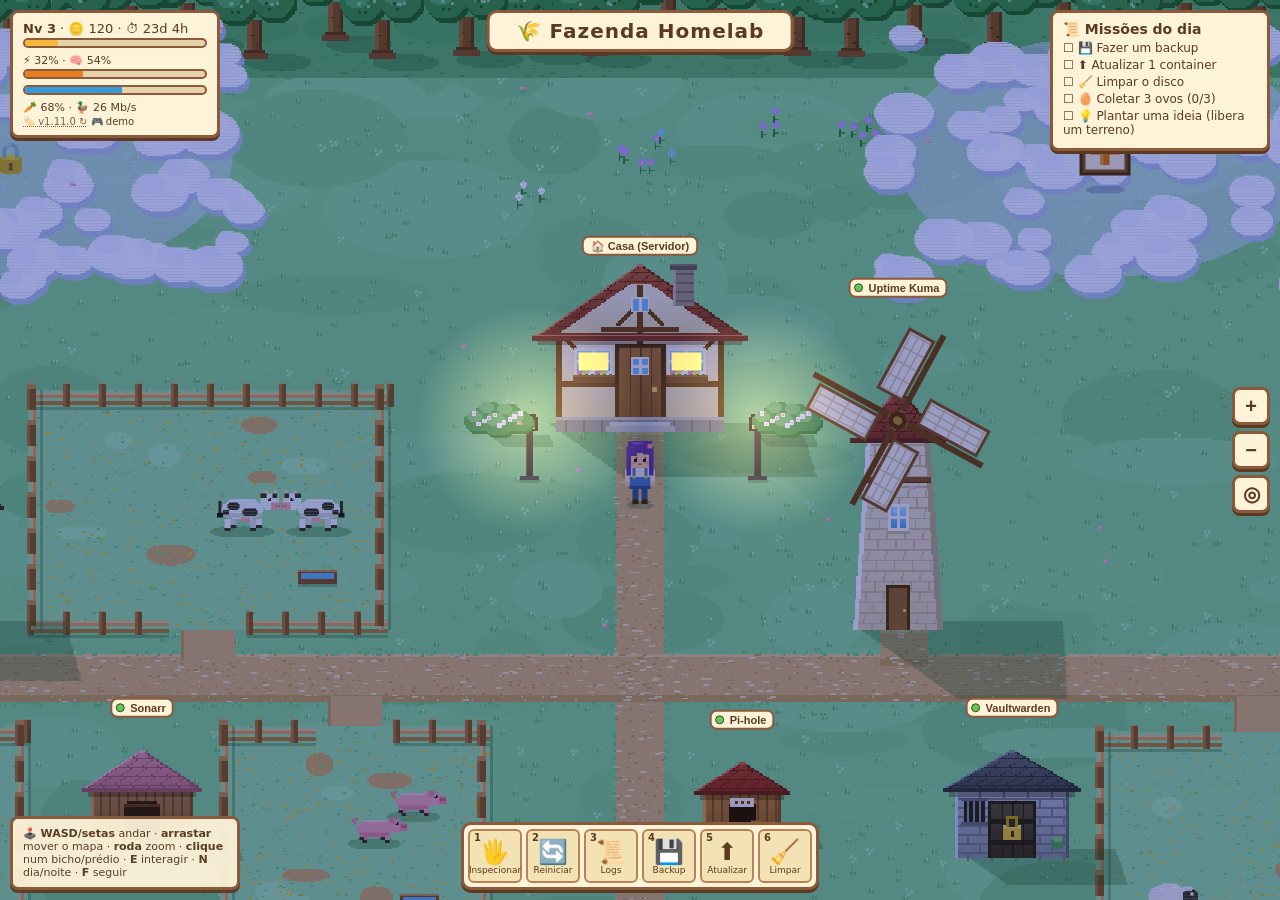
==== commit 028e7a2b: "v1.11.0: Alice Secretária no quintal ao lado da trilha, saldo com a conta à mostra e tocar fora só f" ====
--- a/index.html
+++ b/index.html
@@ -382,7 +382,6 @@
  for(const k in ZONES){const z=ZONES[k];if(x>z.x-10&&x<z.x+z.w+10&&y>z.y-10&&y<z.y+z.h+10)return true;}
  for(const p of PLOTS)if(x>p.x-14&&x<p.x+p.w+14&&y>p.y-14&&y<p.y+p.h+14)return true;
  if(x>ENTRYFIX0.x-14&&x<ENTRYFIX0.x+ENTRYFIX0.w+14&&y>ENTRYFIX0.y-14&&y<ENTRYFIX0.y+ENTRYFIX0.h+14)return true;
- if(x>SECBOX.x-14&&x<SECBOX.x+SECBOX.w+14&&y>SECBOX.y-14&&y<SECBOX.y+SECBOX.h+14)return true;
  for(const b of B)if(b.pen&&x>b.pen.x-6&&x<b.pen.x+b.pen.w+6&&y>b.pen.y-6&&y<b.pen.y+b.pen.h+6)return true;
  for(const p of PATHS)if(x>p[0]-5&&x<p[0]+p[2]+5&&y>p[1]-5&&y<p[1]+p[3]+5)return true;
  if(((x-POND.cx)/(POND.rx+14))**2+((y-POND.cy)/(POND.ry+12))**2<1)return true;
@@ -529,38 +528,41 @@
  else if(aSweat(a))ctx.fillText('💦',x+3,y-16);
  else if(!a.moving&&((t*0.5+a.ph)%9)<1.4)ctx.fillText(a.type==='dog'?'❤️':'🎵',x+3,y-17);
 }
-function drawPlayer(t){
- const x=Math.round(P.x*2)/2,y=Math.round(P.y*2)/2;
- const wk=P.moving?Math.floor(t*8)%4:0,lL=wk===1?2:0,lR=wk===3?2:0;
- const hair='#6b3fa0',hairL='#9468d0',skin='#f2c9a0',shirt='#f3e9d2',ov='#4a7fc1',ovD='#365f96',boot='#4a3020';
- ctx.save();ctx.translate(x,y);ctx.scale(.5,.5);if(P.f==='side'&&P.dir<0)ctx.scale(-1,1);
+const PAL_P={hair:'#6b3fa0',hairL:'#9468d0',hairD:'#55307f',skin:'#f2c9a0',shirt:'#f3e9d2',ov:'#4a7fc1',ovD:'#365f96',boot:'#4a3020',clip:'#ff8fb8'};
+const PAL_A={hair:'#7a4a2a',hairL:'#b98355',hairD:'#5a3a22',skin:'#f6d3b0',shirt:'#fff1f6',ov:'#e0645c',ovD:'#b84a45',boot:'#5a3a22',clip:'#ffd34d'};
+function drawPerson(o,pal,t){
+ const {hair,hairL,hairD,skin,shirt,ov,ovD,boot,clip}=pal;
+ const x=Math.round(o.x*2)/2,y=Math.round(o.y*2)/2;
+ const wk=o.moving?Math.floor(t*8)%4:0,lL=wk===1?2:0,lR=wk===3?2:0;
+ ctx.save();ctx.translate(x,y);ctx.scale(.5,.5);if(o.f==='side'&&o.dir<0)ctx.scale(-1,1);
  de(0,0,9,3,'rgba(35,95,60,.3)');
- if(P.f==='side'){
+ if(o.f==='side'){
   const st=wk===1?3:wk===3?-3:0;
   d_(-1-st,-10,4,10,ovD);d_(-1-st,-3,5,3,boot);
-  d_(-9,-38,8,22,hair);d_(-9,-38,2,22,'#55307f');
+  d_(-9,-38,8,22,hair);d_(-9,-38,2,22,hairD);
   d_(-5,-24,10,14,shirt);d_(-5,-18,10,8,ov);d_(-5,-12,10,2,ovD);d_(2,-19,2,2,'#f2d36b');
   d_(-3+st,-10,4,10,ov);d_(-3+st,-3,5,3,boot);
   d_(-2-st/2,-23,3,9,shirt);d_(-2-st/2,-15,3,3,skin);
   d_(-5,-38,11,14,skin);d_(-8,-42,15,8,hair);d_(2,-38,5,3,hair);d_(-5,-41,8,1,hairL);
-  d_(3,-32,2,3,'#2a1a3a');d_(3,-32,1,1,'#fff');d_(3,-28,2,1,'#f2a0a0');d_(5,-26,1,1,'#c06060');d_(-2,-40,3,3,'#ff8fb8');
+  d_(3,-32,2,3,'#2a1a3a');d_(3,-32,1,1,'#fff');d_(3,-28,2,1,'#f2a0a0');d_(5,-26,1,1,'#c06060');d_(-2,-40,3,3,clip);
  }else{
   d_(-5,-10,4,10-lL,ovD);d_(-5,-3-lL,4,3,boot);d_(1,-10,4,10-lR,ovD);d_(1,-3-lR,4,3,boot);
   const aL=wk===1?-1:wk===3?1:0;
   d_(-7,-24,14,14,shirt);d_(-7,-18,14,8,ov);d_(-7,-12,14,2,ovD);
   d_(-10,-23+aL,3,9,shirt);d_(-10,-15+aL,3,3,skin);d_(7,-23-aL,3,9,shirt);d_(7,-15-aL,3,3,skin);
-  if(P.f==='down'){
+  if(o.f==='down'){
    d_(-5,-24,2,6,ov);d_(3,-24,2,6,ov);d_(-5,-19,2,2,'#f2d36b');d_(3,-19,2,2,'#f2d36b');
    d_(-9,-38,3,19,hair);d_(6,-38,3,19,hair);
    d_(-6,-37,12,13,skin);d_(-8,-42,16,8,hair);d_(-7,-36,14,2,hair);d_(-6,-35,4,3,hair);d_(2,-35,4,2,hair);d_(-5,-41,7,1,hairL);
    d_(-4,-31,2,3,'#2a1a3a');d_(2,-31,2,3,'#2a1a3a');d_(-4,-31,1,1,'#fff');d_(2,-31,1,1,'#fff');
-   d_(-6,-28,3,1,'#f2a0a0');d_(3,-28,3,1,'#f2a0a0');d_(-1,-27,2,1,'#c06060');d_(5,-40,3,3,'#ff8fb8');
+   d_(-6,-28,3,1,'#f2a0a0');d_(3,-28,3,1,'#f2a0a0');d_(-1,-27,2,1,'#c06060');d_(5,-40,3,3,clip);
   }else{
-   d_(-9,-42,18,20,hair);d_(-8,-24,16,10,hair);d_(-5,-41,8,1,hairL);d_(-3,-34,1,12,'#55307f');d_(2,-30,1,10,'#55307f');d_(-6,-40,3,3,'#ff8fb8');
+   d_(-9,-42,18,20,hair);d_(-8,-24,16,10,hair);d_(-5,-41,8,1,hairL);d_(-3,-34,1,12,hairD);d_(2,-30,1,10,hairD);d_(-6,-40,3,3,clip);
   }
  }
  ctx.restore();
 }
+function drawPlayer(t){drawPerson(P,PAL_P,t);}
 function drawField(t){
  const f=B[7];const total=48,grown=Math.round(S.dsk/100*total);
  for(let i=0;i<total;i++){const rw=Math.floor(i/8),c=i%8;
@@ -693,7 +695,7 @@
  R(c,0,0,W,H,'#9be3a9');
  for(let i=0;i<8;i++)ell(c,20+rg()*(W-40),20+rg()*(H-40),8+rg()*10,4+rg()*4,i%2?'#aaeab6':'#cfae7a');
  for(let i=0;i<W*H/56;i++)R(c,rg()*W|0,rg()*H|0,2,1,rg()<.5?'#7ccf8a':'#e8c84a');
- const tx=W-60,ty=H-40;R(c,tx,ty,26,9,'#8a5a3a');R(c,tx+2,ty+2,22,4,'#6bb8e8');R(c,tx,ty,26,1,'#c99560');R(c,tx,ty+9,26,2,'rgba(35,95,60,.3)');
+ if(seed!==7){const tx=W-60,ty=H-40;R(c,tx,ty,26,9,'#8a5a3a');R(c,tx+2,ty+2,22,4,'#6bb8e8');R(c,tx,ty,26,1,'#c99560');R(c,tx,ty+9,26,2,'rgba(35,95,60,.3)');}
  fenceSegs({x:0,y:0,w:W/2,h:H/2,gap}).forEach(([x,y,w,h,horiz])=>{const X=x*2,Y=y*2,Wd=w*2,Hd=h*2;
   if(horiz){R(c,X,Y+11,Wd,2,'rgba(35,95,60,.3)');R(c,X,Y+2,Wd,3,'#d9a672');R(c,X,Y+2,Wd,1,'#efc592');R(c,X,Y+7,Wd,3,'#b8864f');for(let i=0;i<=Wd;i+=24){R(c,X+i-1,Y-4,5,15,'#8f5f38');R(c,X+i-1,Y-4,2,15,'#b57a4a');R(c,X+i-1,Y-5,5,1,'#d9a672');}}
   else{R(c,X+8,Y,2,Hd,'rgba(35,95,60,.3)');R(c,X+2,Y,3,Hd,'#d9a672');R(c,X+2,Y,1,Hd,'#efc592');for(let i=0;i<=Hd;i+=24){R(c,X-1,Y+i-4,6,3,'#c99560');R(c,X-1,Y+i-1,6,14,'#8f5f38');R(c,X-1,Y+i-1,2,14,'#b57a4a');}}});
@@ -712,6 +714,7 @@
  for(let r=4;r<=120;r+=4)for(const [dx,dy] of [[0,r],[0,-r],[r,0],[-r,0]])if(!blockedP(P.x+dx,P.y+dy)){P.x+=dx;P.y+=dy;return;}
 }
 function restoreDemoYards(){
+ if(YARDS[7])setYard(7,null,'s',[]);
  for(let i=1;i<=6;i++){const b=B[i];
   b.x=b.ox;b.y=b.oy;b.w=b.ow;b.h=b.oh;b.sol.w=b.ow-4;b.sol.h=b.oh*0.55;
   setYard(i,b.pen?{x:b.pen.x,y:b.pen.y,w:b.pen.w,h:b.pen.h}:null,b.pen?b.pen.gap:'s',[]);}
@@ -722,6 +725,7 @@
  c2.width=Math.ceil(src.width*sc);c2.height=Math.ceil(src.height*sc);const x=c2.getContext('2d');x.imageSmoothingEnabled=true;x.imageSmoothingQuality='high';x.drawImage(src,0,0,c2.width,c2.height);
  m[i]={cv:c2,sc,w:B[i].w*sc,h:B[i].h*sc};}return m;})();
 // faixas dos cercadinhos ao vivo: lado (w = oeste da trilha, e = leste), ancorados na estrada; db fica colado na trilha
+let secLaid=false;
 const ROWS=[{side:'w',north:true,groups:[1]},{side:'e',north:true,groups:[6]},{side:'w',north:false,groups:[3,2]},{side:'e',north:false,groups:[4,5]}];
 function layoutLive(){
  for(const r of ROWS){
@@ -729,6 +733,10 @@
   const maxRows=Math.max(1,Math.floor((yBot-yTop-16)/44));
   let edge=r.side==='w'?PATH_X-14:PATH_X+16+14;
   const limit=r.side==='w'?24:WW-24;
+  if(r.side==='e'&&r.north){   // quintal da Alice
+   if(secVisible()){const q={x:edge,y:218-76,w:100,h:76};SEC.x=q.x+10;SEC.y=q.y+8;SEC.yard=q;SEC.sol.x=SEC.x+2;SEC.sol.y=SEC.y+SEC.h*0.45;setYard(7,q,'s',[]);edge=q.x+q.w+12;}
+   else{SEC.yard=null;setYard(7,null,'s',[]);}
+   secLaid=secVisible();}
   for(const i of r.groups){
    const b=B[i],cs=b.conts||[],mi=MINI[i];
    const maxCols=Math.max(1,Math.floor((Math.abs(limit-edge)-16)/40));
@@ -777,7 +785,7 @@
  ell(c,W/2,12,7,7,'#f2c94c');ell(c,W/2,12,5,5,'#ffe27a');R(c,W/2-1,8,2,8,'#c9a227');
  R(c,W-10,H-22,3,22,'#8a5a3a');R(c,W-14,H-26,11,8,'#e0645c');
 }
-const SEC={id:'secretaria',type:'secretaria',name:'Secretária',role:'Sua secretária do Telegram: gasto da IA e saldo',x:SECBOX.x,y:SECBOX.y,w:SECBOX.w,h:SECBOX.h,conts:[],state:'up',cpu:0,ram:0};
+const SEC={id:'secretaria',type:'secretaria',name:'Alice Secretária',role:'Sua secretária do Telegram: gasto da IA e saldo',x:SECBOX.x,y:SECBOX.y,w:SECBOX.w,h:SECBOX.h,conts:[],state:'up',cpu:0,ram:0};
 SEC.spr=sprite(88,72,dSecretaria);
 SEC.sol={x:SEC.x+2,y:SEC.y+SEC.h*0.45,w:-1,h:SEC.h*0.55};solids.push(SEC.sol);
 const secVisible=()=>live&&((gastoData&&gastoData.enabled)||CONTS.has('secretaria'));
@@ -787,9 +795,43 @@
  shadowDyn(b.x,b.y+b.h,b.w,b.h*.9,b.h);
  if(st!=='up')ctx.filter='grayscale(1) brightness(.85)';
  blit(b.spr,b.x-PAD/2,b.y-PAD/2);ctx.filter='none';
+ if(ALICE.hidden){ctx.save();ctx.translate(b.x,b.y);ctx.scale(.5,.5);R(ctx,11,37,12,10,'#ffe58a');R(ctx,65,37,12,10,'#ffe58a');ctx.restore();}
  ctx.font='9px sans-serif';ctx.textAlign='center';ctx.fillStyle='#000';
  ctx.fillText(st!=='up'?(st==='restarting'?'🔄':'❗'):(g&&!g.active?'💤':'💬'),b.x+b.w/2+12,b.y-3+Math.round(Math.sin(t*2.2)*1.5));
  if(SEC.conts[0]&&selCont===SEC.conts[0]){const p=1+Math.sin(t*5)*0.5;ctx.strokeStyle='rgba(255,255,255,.95)';ctx.lineWidth=1;ctx.setLineDash([3,2]);ctx.strokeRect(b.x-3-p,b.y-3-p,b.w+6+p*2,b.h+8+p*2);ctx.setLineDash([]);}
+}
+YARDS[7]={i:7,b:SEC,rect:null,gap:'s',houses:[],spr:null,sol:[]};
+// Alice cuida do jardim do quintal e de vez em quando entra em casa
+const ALICE={x:0,y:0,f:'down',dir:1,moving:false,state:'garden',wait:0,wp:0,tasks:0,hidden:false,water:false,init:false};
+const GARDEN_CROPS=[4,1,2];
+function updAlice(dt){
+ const Yd=SEC.yard;
+ if(!secVisible()||!Yd){ALICE.init=false;return;}
+ const a=ALICE;
+ if(!a.init){Object.assign(a,{init:true,state:'garden',x:Yd.x+46,y:Yd.y+68,wp:1,wait:1.5,tasks:0,hidden:false,water:false,moving:false});}
+ const door={x:SEC.x+SEC.w/2,y:SEC.y+SEC.h+4};
+ const gw=[{x:Yd.x+22,y:Yd.y+66},{x:Yd.x+48,y:Yd.y+68},{x:Yd.x+74,y:Yd.y+66},{x:Yd.x+88,y:Yd.y+56}];
+ const walk=p=>{const dx=p.x-a.x,dy=p.y-a.y,d=Math.hypot(dx,dy);if(d<1.5){a.moving=false;return true;}
+  const sp=Math.min(15*dt,d);a.x+=dx/d*sp;a.y+=dy/d*sp;a.moving=true;
+  if(Math.abs(dy)>Math.abs(dx)*1.2)a.f=dy>0?'down':'up';else{a.f='side';a.dir=dx>0?1:-1;}return false;};
+ if(a.state==='garden'){
+  if(a.wait>0){a.wait-=dt;a.moving=false;a.water=true;a.f='down';return;}
+  a.water=false;
+  if(walk(gw[a.wp])){a.wait=rr(2.5,4.5);a.tasks++;a.wp=(a.wp+1+(Math.random()*2|0))%gw.length;if(a.tasks>=4+(Math.random()*3|0)){a.state='toDoor';a.tasks=0;a.wait=0;}}
+ }else if(a.state==='toDoor'){
+  if(walk(door)){a.state='inside';a.hidden=true;a.moving=false;a.wait=rr(6,10);}
+ }else{   // dentro de casa
+  a.wait-=dt;if(a.wait<=0){a.hidden=false;a.state='garden';a.wait=0.6;a.wp=1;a.f='down';}
+ }
+}
+function drawAlice(t){
+ drawPerson(ALICE,PAL_A,t);
+ if(ALICE.water){ctx.font='8px sans-serif';ctx.textAlign='center';ctx.fillStyle='#000';ctx.fillText('💧',ALICE.x+(ALICE.dir>0?9:-9),ALICE.y-12+Math.round(Math.sin(t*6)));}
+}
+function drawGarden(t){
+ const Yd=SEC.yard;if(!Yd||!secVisible()||!inView(Yd))return;
+ GARDEN_CROPS.forEach((k,i)=>{ctx.save();ctx.translate(Yd.x+14+i*26,Yd.y+44);ctx.scale(.5,.5);
+  R(ctx,2,12,28,16,'#6d4429');R(ctx,3,13,26,3,'#a97449');R(ctx,3,20,26,2,'#7a4e2f');cropDraw(k,2);ctx.restore();});
 }
 restoreDemoYards();
 // chegar perto de uma casinha (ou prédio, na demonstração) abre o painel dela, como se tivesse tocado
@@ -828,6 +870,7 @@
  updAnimals(dt);proximity();
  PLOTS.forEach(p=>{const tg=p.unlocked?0:1;if(p.fog!==tg){p.fog+=(tg-p.fog)*Math.min(1,dt*2.6);if(Math.abs(tg-p.fog)<0.01)p.fog=tg;}});
  SEC.sol.w=secVisible()?SEC.w-4:-1;
+ updAlice(dt);
  eggT+=dt;if(eggT>6){eggT=0;if(eggs.length<6){const ch=A.filter(a=>a.type==='chicken'&&aState(a)==='up');if(ch.length){const a=ch[Math.random()*ch.length|0];eggs.push({x:a.x+(Math.random()*6-3),y:a.y+2});}}}
  for(let i=eggs.length-1;i>=0;i--){const e=eggs[i];if(Math.hypot(e.x-P.x,e.y-P.y)<9){eggs.splice(i,1);coins+=5;quest('eggs');toast('🥚 Ovo coletado! +5 🪙');}}
  if(!live){S.cpuT+=rr(-8,8);S.cpuT=clamp(S.cpuT,8,92);S.ramT+=rr(-3,3);S.ramT=clamp(S.ramT,35,85);S.netT+=rr(-14,14);S.netT=clamp(S.netT,3,95);}
@@ -886,19 +929,20 @@
  drawField(t);drawPond(t);
  PLOTS.forEach(p=>{if(p.unlocked)drawPlotGround(p);});
  for(const i in YARDS)drawYard(YARDS[i]);
+ drawGarden(t);
  eggs.forEach(drawEgg);
  const vx0=cam.x-VW/2/cs-40,vx1=cam.x+VW/2/cs+40,vy0=cam.y-VH/2/cs-40,vy1=cam.y+VH/2/cs+70;
  const E=[];
  VIEW.x0=vx0;VIEW.x1=vx1;VIEW.y0=vy0;VIEW.y1=vy1;
  B.forEach(b=>{if(b.type==='field'||b.type==='pond'||(live&&b.hkey))return;E.push({y:b.y+b.h,k:0,o:b});});
  if(live)for(const i in YARDS)for(const h of YARDS[i].houses)E.push({y:h.y+h.h,k:6,o:h});
- if(secVisible())E.push({y:SEC.y+SEC.h,k:7,o:SEC});
+ if(secVisible()){E.push({y:SEC.y+SEC.h,k:7,o:SEC});if(!ALICE.hidden&&SEC.yard)E.push({y:ALICE.y,k:8,o:ALICE});}
  PLOTS.forEach(p=>{if(p.unlocked)E.push({y:p.y+p.h*0.7,k:4,o:p});});
  A.forEach(a=>E.push({y:a.y,k:1,o:a}));
  E.push({y:P.y,k:2});
  trees.forEach(tr=>{if(tr.x>vx0&&tr.x<vx1&&tr.y>vy0&&tr.y<vy1)E.push({y:tr.y,k:3,o:tr});});
  E.sort((a,b)=>a.y-b.y);
- for(const e of E){switch(e.k){case 0:drawBuilding(e.o,t);break;case 1:drawAnimal(e.o,t);break;case 2:drawPlayer(t);break;case 4:drawPlotContent(e.o,t);break;case 6:drawHouse(e.o,t);break;case 7:drawSecretaria(t);break;case 3:{const sp=treeSpr[e.o.t][e.o.v];blit(sp,e.o.x-(30+PAD)/2,e.o.y-(82+PAD)/2);break;}}}
+ for(const e of E){switch(e.k){case 0:drawBuilding(e.o,t);break;case 1:drawAnimal(e.o,t);break;case 2:drawPlayer(t);break;case 4:drawPlotContent(e.o,t);break;case 6:drawHouse(e.o,t);break;case 7:drawSecretaria(t);break;case 8:drawAlice(t);break;case 3:{const sp=treeSpr[e.o.t][e.o.v];blit(sp,e.o.x-(30+PAD)/2,e.o.y-(82+PAD)/2);break;}}}
  PLOTS.forEach(p=>drawFog(p,t));drawLocks();drawEntry(t);
  puffs.forEach(p=>{const r_=3+p.l*3;ctx.globalAlpha=Math.max(0,0.65-p.l*0.22);ctx.save();ctx.translate(p.x,p.y);ctx.scale(.5,.5);de(0,0,r_|0,r_|0,'#ececec');ctx.restore();});ctx.globalAlpha=1;
  petals.forEach(p=>{if(p.x<vx0||p.x>vx1||p.y<vy0||p.y>vy1)return;ctx.save();ctx.translate(Math.round(p.x*2)/2,Math.round(p.y*2)/2);ctx.scale(.5,.5);d_(0,0,3,2,'#ffb8d2');d_(2,1,2,1,'#ff8fb8');ctx.restore();});
@@ -916,7 +960,7 @@
  if(live)for(const i in YARDS)for(const h of YARDS[i].houses){const n=h.cont.name;
   if(cs>=3.2||h.cont===selCont)houseLb.push({type:'houselabel',name:n.length>14&&h.cont!==selCont?n.slice(0,13)+'…':n,x:h.x+h.w/2,y:h.y-4,w:0,h:0,meta:false,state:h.cont.busy?'restarting':h.cont.ok?'up':'down',cpu:0});}
  if(secVisible()){const g=gastoData&&gastoData.enabled&&!gastoData.error?gastoData:null;
-  houseLb.push({type:'houselabel',name:'🤖 Secretária'+(g&&g.credit_remaining!=null?' · ~US$ '+g.credit_remaining.toFixed(2).replace('.',','):''),x:SEC.x+SEC.w/2,y:SEC.y-4,w:0,h:0,meta:false,state:secState(),cpu:0});}
+  houseLb.push({type:'houselabel',name:'🌼 Alice Secretária'+(g&&g.credit_remaining!=null?' · ~US$ '+(g.credit_total-g.credit_spent).toFixed(2).replace('.',','):''),x:SEC.x+SEC.w/2,y:SEC.y-4,w:0,h:0,meta:false,state:secState(),cpu:0});}
  const LB=B.concat(houseLb,PLOTS.filter(p=>p.unlocked&&p.fog<0.3&&p.idea).map(p=>{const st=p.idea.stage||'idea',tt=p.idea.title;
   return{type:'plotlabel',name:STAGES[st].e+' '+(tt.length>20?tt.slice(0,19)+'…':tt),x:p.x+p.w/2,y:p.y+p.h*0.7-40,w:0,h:0,meta:true,state:'up',cpu:0};}));
  for(const b of LB){
@@ -980,14 +1024,16 @@
  for(const a of A){const d=Math.hypot(a.x-w.x,a.y-6-w.y);if(d<bd){bd=d;best=a.b;lastPickCont=a.cont||null;}}
  if(best)return best;
  if(live)for(const i in YARDS)for(const h of YARDS[i].houses)if(w.x>=h.x-3&&w.x<=h.x+h.w+3&&w.y>=h.y-3&&w.y<=h.y+h.h+12){lastPickCont=h.cont;return YARDS[i].b;}
- if(secVisible()&&w.x>=SEC.x-3&&w.x<=SEC.x+SEC.w+3&&w.y>=SEC.y-3&&w.y<=SEC.y+SEC.h+12){lastPickCont=SEC.conts[0]||null;return SEC;}
+ if(secVisible()){const Yd=SEC.yard;if((w.x>=SEC.x-3&&w.x<=SEC.x+SEC.w+3&&w.y>=SEC.y-3&&w.y<=SEC.y+SEC.h+12)||(Yd&&w.x>=Yd.x&&w.x<=Yd.x+Yd.w&&w.y>=Yd.y&&w.y<=Yd.y+Yd.h)){lastPickCont=SEC.conts[0]||null;return SEC;}}
  for(const b of B){if(w.x>=b.x-4&&w.x<=b.x+b.w+4&&w.y>=b.y-4&&w.y<=b.y+b.h+4)return b;}
  if(((w.x-POND.cx)/POND.rx)**2+((w.y-POND.cy)/POND.ry)**2<1)return B[8];
  for(const p of PLOTS)if(w.x>=p.x&&w.x<=p.x+p.w&&w.y>=p.y&&w.y<=p.y+p.h)return p;
  const f=ENTRYFIX;if(!PLOTS.some(p=>!p.unlocked)&&w.x>=f.x-4&&w.x<=f.x+f.w+4&&w.y>=f.y-6&&w.y<=f.y+f.h+6)return f;
  return null;
 }
-function clickAt(sx,sy){const w=toWorld(sx,sy);let b=pick(w);if(!b&&isTouch){let bd=18;for(const a of A){const d=Math.hypot(a.x-w.x,a.y-6-w.y);if(d<bd){bd=d;b=a.b;lastPickCont=a.cont||null;}}}select(b);}
+function clickAt(sx,sy){
+ if(sel){select(null);return;}   // com uma caixinha aberta, tocar fora só fecha (não abre outra)
+ const w=toWorld(sx,sy);let b=pick(w);if(!b&&isTouch){let bd=18;for(const a of A){const d=Math.hypot(a.x-w.x,a.y-6-w.y);if(d<bd){bd=d;b=a.b;lastPickCont=a.cont||null;}}}select(b);}
 let selCont=null,lastPickCont=null,autoOpen=false,proxT=null;
 const visited=new Set();
 function select(b){
@@ -1043,7 +1089,9 @@
  if(!g||!g.enabled)return '<div style="font-size:12px">Ligue o gasto da secretária no servidor (veja o README) para ver o dinheiro aqui.</div>';
  if(g.error)return '<div style="font-size:12px">Não consegui ler o banco dela: '+esc(g.error)+'</div>';
  let h=moneyBar('🤖 Gasto do mês: '+usd(g.cost)+' de '+usd(g.budget)+(g.active?'':' (IA desligada)'),g.cost/g.budget*100,g.cost>=g.budget?'#c0392b':g.cost>g.budget*0.7?'#d68910':'#3498db');
- if(g.credit_remaining!=null){const f=g.credit_remaining/g.credit_total;h+=moneyBar('💳 Saldo: ~'+usd(g.credit_remaining)+' de '+usd(g.credit_total),f*100,f<0.1?'#c0392b':f<0.3?'#d68910':'#27ae60');}
+ if(g.credit_remaining!=null){const rem=g.credit_total-g.credit_spent,f=rem/g.credit_total;
+  h+=moneyBar('💳 Saldo: '+usd(g.credit_total)+' − '+usd(g.credit_spent)+' = ~'+usd(rem),f*100,f<0.1?'#c0392b':f<0.3?'#d68910':'#27ae60');
+  if(g.credit_months&&g.credit_months.length)h+='<div style="font-size:10px;opacity:.75;margin-bottom:2px">Gasto contado desde '+esc(g.credit_from||'o início')+': '+g.credit_months.slice(-4).map(m=>esc(m.month)+' '+usd(m.cost)).join(' · ')+'</div>';}
  return h+`<div style="font-size:11px;margin-bottom:4px">${g.calls} chamadas · ${g.tokens_in} tokens de entrada · ${g.tokens_out} de saída</div>`;
 }
 function renderInfo(full){
@@ -1082,7 +1130,7 @@
   else{const f=g.cost/g.budget;ge.textContent='🤖 Secretária '+usd3(g.cost)+' de '+usd3(g.budget)+(g.active?'':' (IA desligada)');
    ge.style.color=f>=1?'#c0392b':f>0.7?'#d68910':'';
    ge.title='Gasto estimado da secretária neste mês ('+g.month+'): '+g.calls+' chamadas, '+g.tokens_in+' tokens de entrada e '+g.tokens_out+' de saída. É o mesmo número do /gasto no Telegram.';}}
- const sec=g&&!g.error&&g.credit_remaining!=null?{remaining:g.credit_remaining,total:g.credit_total,spent:g.credit_spent,month:g.cost,since:g.credit_from||'o início',sec:true}:null;
+ const sec=g&&!g.error&&g.credit_remaining!=null?{remaining:g.credit_total-g.credit_spent,total:g.credit_total,spent:g.credit_spent,month:g.cost,since:g.credit_from||'o início',sec:true}:null;
  const cr=live&&creditData&&creditData.enabled?creditData:sec,ce=$('credit');
  ce.style.display=cr?'block':'none';
  if(cr){const usd=v=>'US$ '+v.toFixed(2).replace('.',',');
@@ -1102,7 +1150,7 @@
 setInterval(()=>{if(!live)S.dsk=Math.min(95,S.dsk+Math.random()*0.4);},4000);
 
 /* ---------- ideias de apps (notas) ---------- */
-const APP_VERSION='1.10.0',APP_DATE='24/10/2026';
+const APP_VERSION='1.11.0',APP_DATE='24/10/2026';
 const NK='fazenda.notes.v1',CK='fazenda.cfg.v1';
 let notes=[],pendDel=[],cfg={url:'',token:''},curId=null,curStage='idea',notesOpen=false,syncing=false;
 (function(){try{const j=JSON.parse(localStorage.getItem(NK)||'{}');notes=j.notes||[];pendDel=j.pendDel||[];}catch(e){}
@@ -1268,6 +1316,7 @@
  try{creditData=await api('/credit');}catch(e){setTimeout(pollCredit,30000);}
  try{gastoData=await api('/gasto');}catch(e){}
  finally{creditBusy=false;}
+ if(live&&secVisible()!==secLaid){layoutLive();buildAnimals();}
 }
 $n('gasto').onclick=()=>{if(gastoData&&gastoData.enabled&&!gastoData.error)toast($n('gasto').title);};
 $n('credit').onclick=()=>{if(creditData)toast($n('credit').title);};
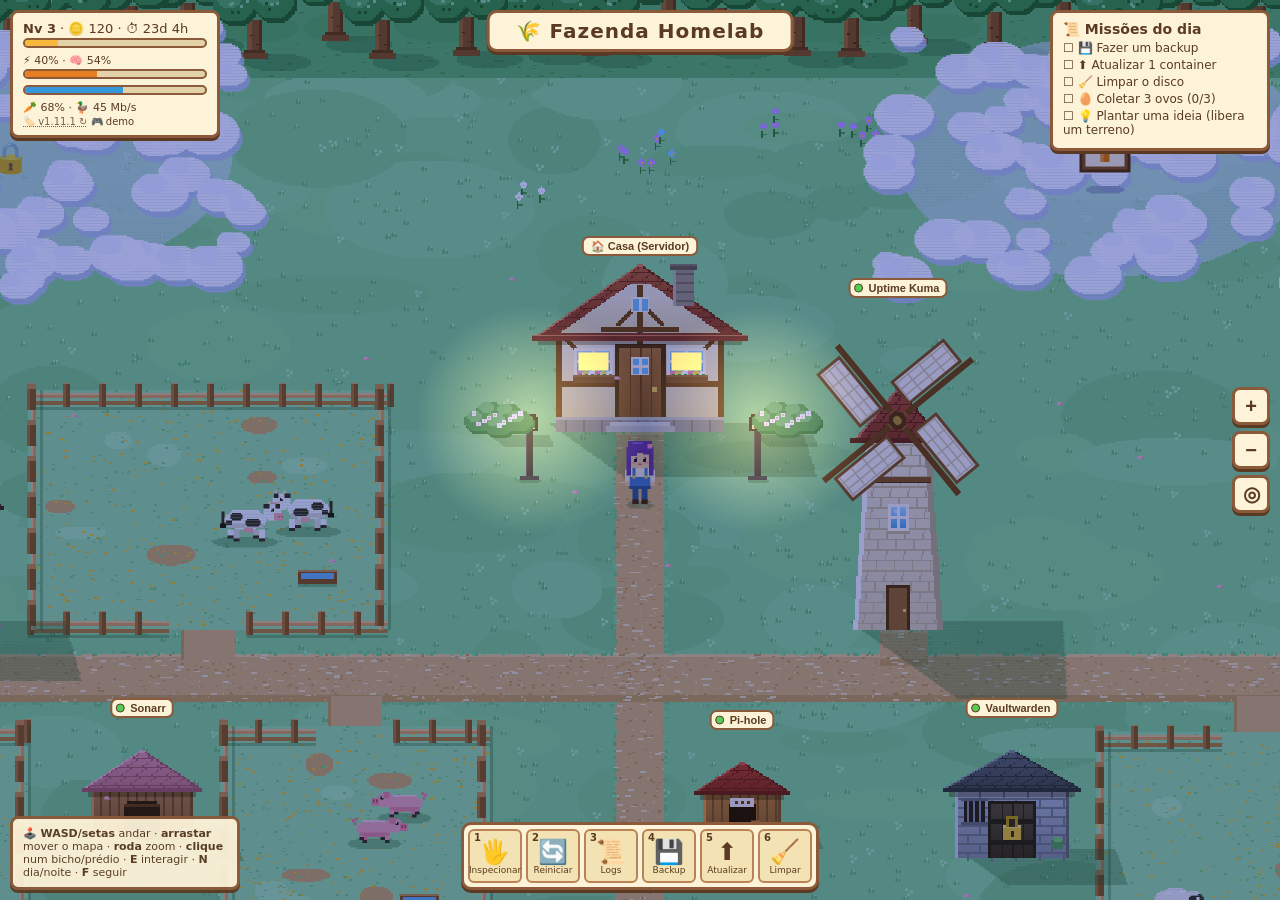
==== commit acc9f994: "v1.11.1: tira o "~" do saldo e deixa só "US$ restantes" no painel de status Co-Authored-By: Claude S" ====
--- a/index.html
+++ b/index.html
@@ -110,7 +110,6 @@
   <div class="bar hide-s"><i id="b-ram" style="background:#3498db"></i></div>
   <div style="font-size:11px">🥕 <span id="s-dsk"></span>% · 🦆 <span id="s-net"></span> Mb/s</div>
   <div id="credit" style="font-size:11px;display:none;cursor:pointer"></div>
-  <div id="gasto" style="font-size:11px;display:none;cursor:pointer"></div>
   <div style="font-size:10px;margin-top:2px;white-space:nowrap"><span id="ver" title="Toque para buscar a versão mais nova">🏷️ v… ↻</span>&nbsp;<span id="livechip"></span>&nbsp;<span id="cfgbtn" class="adv" title="Servidor" style="cursor:pointer;font-size:12px">⚙️</span></div></div>
 
 <div id="qbtn">📜</div>
@@ -960,7 +959,7 @@
  if(live)for(const i in YARDS)for(const h of YARDS[i].houses){const n=h.cont.name;
   if(cs>=3.2||h.cont===selCont)houseLb.push({type:'houselabel',name:n.length>14&&h.cont!==selCont?n.slice(0,13)+'…':n,x:h.x+h.w/2,y:h.y-4,w:0,h:0,meta:false,state:h.cont.busy?'restarting':h.cont.ok?'up':'down',cpu:0});}
  if(secVisible()){const g=gastoData&&gastoData.enabled&&!gastoData.error?gastoData:null;
-  houseLb.push({type:'houselabel',name:'🌼 Alice Secretária'+(g&&g.credit_remaining!=null?' · ~US$ '+(g.credit_total-g.credit_spent).toFixed(2).replace('.',','):''),x:SEC.x+SEC.w/2,y:SEC.y-4,w:0,h:0,meta:false,state:secState(),cpu:0});}
+  houseLb.push({type:'houselabel',name:'🌼 Alice Secretária'+(g&&g.credit_remaining!=null?' · US$ '+(g.credit_total-g.credit_spent).toFixed(2).replace('.',','):''),x:SEC.x+SEC.w/2,y:SEC.y-4,w:0,h:0,meta:false,state:secState(),cpu:0});}
  const LB=B.concat(houseLb,PLOTS.filter(p=>p.unlocked&&p.fog<0.3&&p.idea).map(p=>{const st=p.idea.stage||'idea',tt=p.idea.title;
   return{type:'plotlabel',name:STAGES[st].e+' '+(tt.length>20?tt.slice(0,19)+'…':tt),x:p.x+p.w/2,y:p.y+p.h*0.7-40,w:0,h:0,meta:true,state:'up',cpu:0};}));
  for(const b of LB){
@@ -1090,7 +1089,7 @@
  if(g.error)return '<div style="font-size:12px">Não consegui ler o banco dela: '+esc(g.error)+'</div>';
  let h=moneyBar('🤖 Gasto do mês: '+usd(g.cost)+' de '+usd(g.budget)+(g.active?'':' (IA desligada)'),g.cost/g.budget*100,g.cost>=g.budget?'#c0392b':g.cost>g.budget*0.7?'#d68910':'#3498db');
  if(g.credit_remaining!=null){const rem=g.credit_total-g.credit_spent,f=rem/g.credit_total;
-  h+=moneyBar('💳 Saldo: '+usd(g.credit_total)+' − '+usd(g.credit_spent)+' = ~'+usd(rem),f*100,f<0.1?'#c0392b':f<0.3?'#d68910':'#27ae60');
+  h+=moneyBar('💳 Saldo: '+usd(g.credit_total)+' − '+usd(g.credit_spent)+' = '+usd(rem),f*100,f<0.1?'#c0392b':f<0.3?'#d68910':'#27ae60');
   if(g.credit_months&&g.credit_months.length)h+='<div style="font-size:10px;opacity:.75;margin-bottom:2px">Gasto contado desde '+esc(g.credit_from||'o início')+': '+g.credit_months.slice(-4).map(m=>esc(m.month)+' '+usd(m.cost)).join(' · ')+'</div>';}
  return h+`<div style="font-size:11px;margin-bottom:4px">${g.calls} chamadas · ${g.tokens_in} tokens de entrada · ${g.tokens_out} de saída</div>`;
 }
@@ -1123,20 +1122,14 @@
  $('s-xp').style.width=(xp/need()*100)+'%';
  const hv=(v,k)=>live&&hostNull[k]?'–':Math.round(v);
  $('s-cpu').textContent=hv(S.cpu,'cpu');$('s-ram').textContent=hv(S.ram,'ram');$('s-dsk').textContent=hv(S.dsk,'disk');$('s-net').textContent=live?(hostNull.net?'–':(S.net<10?S.net.toFixed(1):Math.round(S.net))):Math.round(S.net);
- const g=live&&gastoData&&gastoData.enabled?gastoData:null,ge=$('gasto');
- ge.style.display=g?'block':'none';
- if(g){const usd3=v=>'US$ '+v.toFixed(2).replace('.',',');
-  if(g.error){ge.textContent='🤖 Secretária: sem leitura';ge.style.color='';ge.title=g.error;}
-  else{const f=g.cost/g.budget;ge.textContent='🤖 Secretária '+usd3(g.cost)+' de '+usd3(g.budget)+(g.active?'':' (IA desligada)');
-   ge.style.color=f>=1?'#c0392b':f>0.7?'#d68910':'';
-   ge.title='Gasto estimado da secretária neste mês ('+g.month+'): '+g.calls+' chamadas, '+g.tokens_in+' tokens de entrada e '+g.tokens_out+' de saída. É o mesmo número do /gasto no Telegram.';}}
+ const g=live&&gastoData&&gastoData.enabled?gastoData:null;
  const sec=g&&!g.error&&g.credit_remaining!=null?{remaining:g.credit_total-g.credit_spent,total:g.credit_total,spent:g.credit_spent,month:g.cost,since:g.credit_from||'o início',sec:true}:null;
  const cr=live&&creditData&&creditData.enabled?creditData:sec,ce=$('credit');
  ce.style.display=cr?'block':'none';
  if(cr){const usd=v=>'US$ '+v.toFixed(2).replace('.',',');
   let t,col='';
   if(cr.manual){const d=new Date(cr.as_of),old=Date.now()-d>7*864e5;t='💳 '+usd(cr.remaining)+' (em '+d.toLocaleDateString('pt-BR',{day:'2-digit',month:'2-digit'})+(old?' ⚠️':'')+')';col=old?'#d68910':'';}
-  else if(cr.remaining!=null){t='💳 ~'+usd(cr.remaining)+' restantes';const f=cr.remaining/cr.total;col=f<0.1?'#c0392b':f<0.3?'#d68910':'';}
+  else if(cr.remaining!=null){t='💳 '+usd(cr.remaining)+' restantes';const f=cr.remaining/cr.total;col=f<0.1?'#c0392b':f<0.3?'#d68910':'';}
   else if(cr.spent!=null)t='💳 gasto '+usd(cr.spent)+' (mês '+usd(cr.month)+')';
   else t='💳 sem leitura';
   ce.textContent=t;ce.style.color=col;
@@ -1150,7 +1143,7 @@
 setInterval(()=>{if(!live)S.dsk=Math.min(95,S.dsk+Math.random()*0.4);},4000);
 
 /* ---------- ideias de apps (notas) ---------- */
-const APP_VERSION='1.11.0',APP_DATE='24/10/2026';
+const APP_VERSION='1.11.1',APP_DATE='24/10/2026';
 const NK='fazenda.notes.v1',CK='fazenda.cfg.v1';
 let notes=[],pendDel=[],cfg={url:'',token:''},curId=null,curStage='idea',notesOpen=false,syncing=false;
 (function(){try{const j=JSON.parse(localStorage.getItem(NK)||'{}');notes=j.notes||[];pendDel=j.pendDel||[];}catch(e){}
@@ -1318,7 +1311,6 @@
  finally{creditBusy=false;}
  if(live&&secVisible()!==secLaid){layoutLive();buildAnimals();}
 }
-$n('gasto').onclick=()=>{if(gastoData&&gastoData.enabled&&!gastoData.error)toast($n('gasto').title);};
 $n('credit').onclick=()=>{if(creditData)toast($n('credit').title);};
 setInterval(()=>{if(document.visibilityState==='visible')pollCredit();},300000);
 function pickCont(name){selCont=CONTS.get(name)||null;renderInfo(true);}
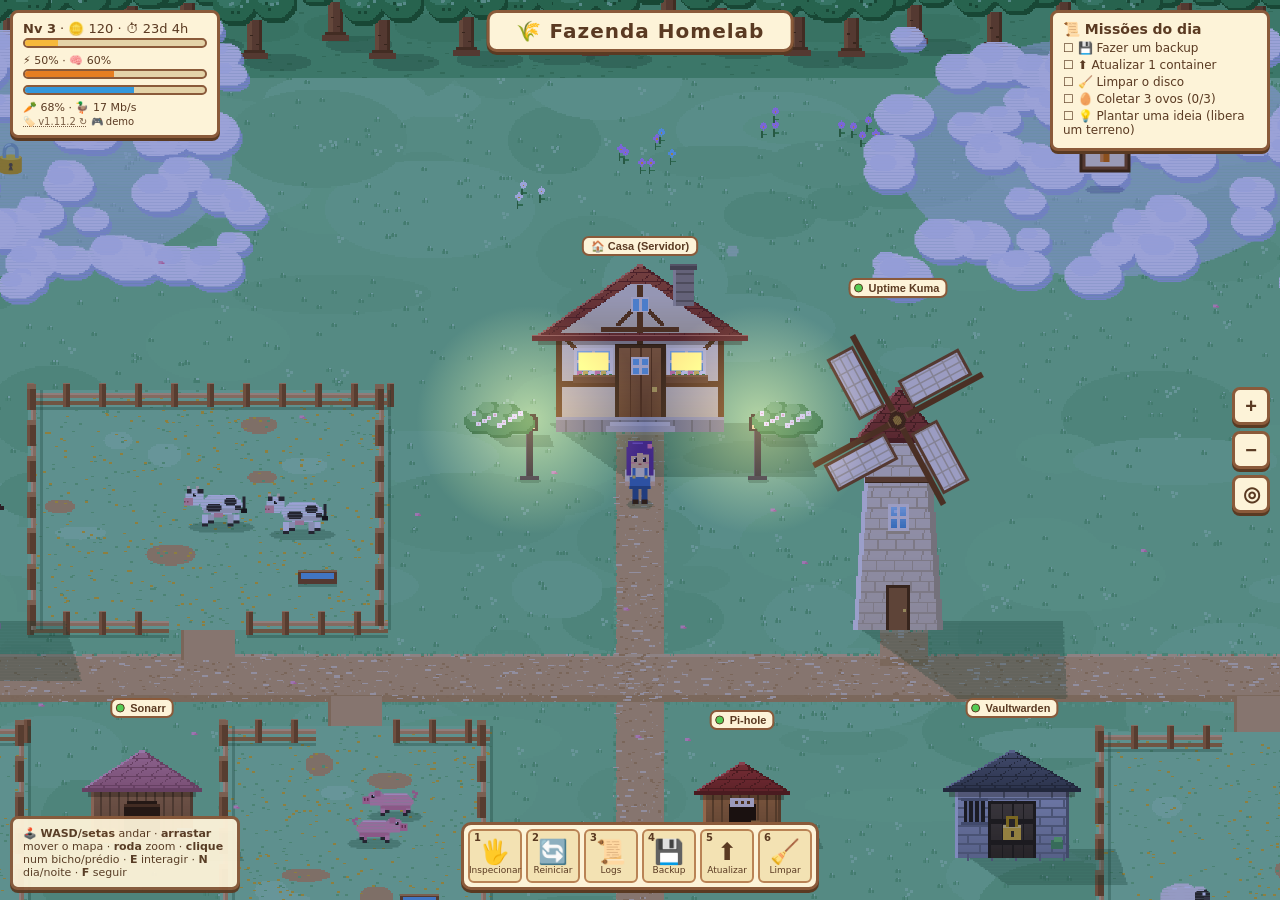
==== commit cdc7aefd: "v1.11.2: rótulo da Alice só com o nome, sem o saldo Co-Authored-By: Claude Sonnet 5.5 <noreply@anthr" ====
--- a/index.html
+++ b/index.html
@@ -958,8 +958,8 @@
  const houseLb=[];
  if(live)for(const i in YARDS)for(const h of YARDS[i].houses){const n=h.cont.name;
   if(cs>=3.2||h.cont===selCont)houseLb.push({type:'houselabel',name:n.length>14&&h.cont!==selCont?n.slice(0,13)+'…':n,x:h.x+h.w/2,y:h.y-4,w:0,h:0,meta:false,state:h.cont.busy?'restarting':h.cont.ok?'up':'down',cpu:0});}
- if(secVisible()){const g=gastoData&&gastoData.enabled&&!gastoData.error?gastoData:null;
-  houseLb.push({type:'houselabel',name:'🌼 Alice Secretária'+(g&&g.credit_remaining!=null?' · US$ '+(g.credit_total-g.credit_spent).toFixed(2).replace('.',','):''),x:SEC.x+SEC.w/2,y:SEC.y-4,w:0,h:0,meta:false,state:secState(),cpu:0});}
+ if(secVisible()){
+  houseLb.push({type:'houselabel',name:'🌼 Alice Secretária',x:SEC.x+SEC.w/2,y:SEC.y-4,w:0,h:0,meta:false,state:secState(),cpu:0});}
  const LB=B.concat(houseLb,PLOTS.filter(p=>p.unlocked&&p.fog<0.3&&p.idea).map(p=>{const st=p.idea.stage||'idea',tt=p.idea.title;
   return{type:'plotlabel',name:STAGES[st].e+' '+(tt.length>20?tt.slice(0,19)+'…':tt),x:p.x+p.w/2,y:p.y+p.h*0.7-40,w:0,h:0,meta:true,state:'up',cpu:0};}));
  for(const b of LB){
@@ -1143,7 +1143,7 @@
 setInterval(()=>{if(!live)S.dsk=Math.min(95,S.dsk+Math.random()*0.4);},4000);
 
 /* ---------- ideias de apps (notas) ---------- */
-const APP_VERSION='1.11.1',APP_DATE='24/10/2026';
+const APP_VERSION='1.11.2',APP_DATE='24/10/2026';
 const NK='fazenda.notes.v1',CK='fazenda.cfg.v1';
 let notes=[],pendDel=[],cfg={url:'',token:''},curId=null,curStage='idea',notesOpen=false,syncing=false;
 (function(){try{const j=JSON.parse(localStorage.getItem(NK)||'{}');notes=j.notes||[];pendDel=j.pendDel||[];}catch(e){}
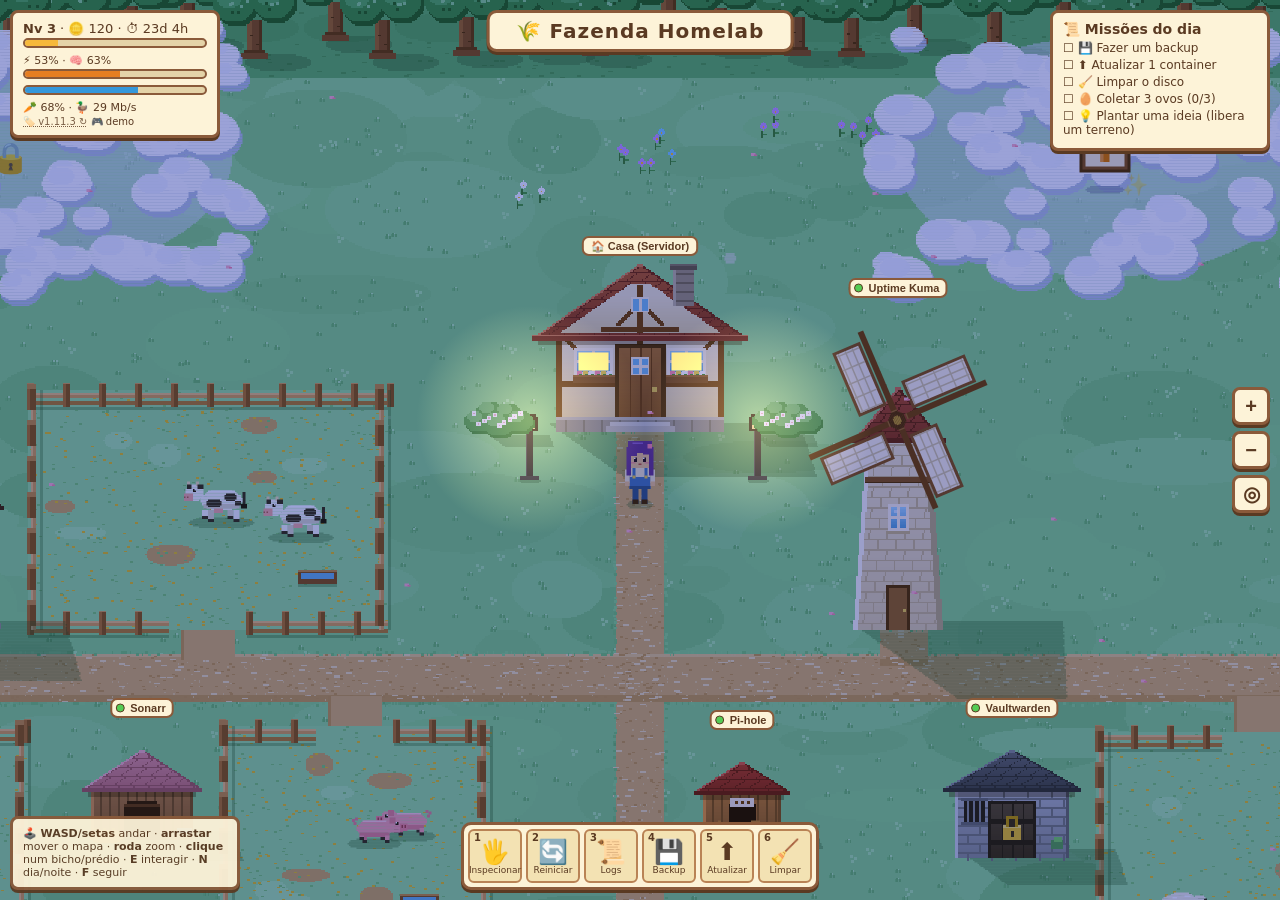
==== commit 7d6c0608: "v1.11.3: caixinha da Alice mostra só o saldo, sem a conta Co-Authored-By: Claude Sonnet 5.5 <noreply" ====
--- a/index.html
+++ b/index.html
@@ -1089,8 +1089,7 @@
  if(g.error)return '<div style="font-size:12px">Não consegui ler o banco dela: '+esc(g.error)+'</div>';
  let h=moneyBar('🤖 Gasto do mês: '+usd(g.cost)+' de '+usd(g.budget)+(g.active?'':' (IA desligada)'),g.cost/g.budget*100,g.cost>=g.budget?'#c0392b':g.cost>g.budget*0.7?'#d68910':'#3498db');
  if(g.credit_remaining!=null){const rem=g.credit_total-g.credit_spent,f=rem/g.credit_total;
-  h+=moneyBar('💳 Saldo: '+usd(g.credit_total)+' − '+usd(g.credit_spent)+' = '+usd(rem),f*100,f<0.1?'#c0392b':f<0.3?'#d68910':'#27ae60');
-  if(g.credit_months&&g.credit_months.length)h+='<div style="font-size:10px;opacity:.75;margin-bottom:2px">Gasto contado desde '+esc(g.credit_from||'o início')+': '+g.credit_months.slice(-4).map(m=>esc(m.month)+' '+usd(m.cost)).join(' · ')+'</div>';}
+  h+=moneyBar('💳 Saldo: '+usd(rem),f*100,f<0.1?'#c0392b':f<0.3?'#d68910':'#27ae60');}
  return h+`<div style="font-size:11px;margin-bottom:4px">${g.calls} chamadas · ${g.tokens_in} tokens de entrada · ${g.tokens_out} de saída</div>`;
 }
 function renderInfo(full){
@@ -1143,7 +1142,7 @@
 setInterval(()=>{if(!live)S.dsk=Math.min(95,S.dsk+Math.random()*0.4);},4000);
 
 /* ---------- ideias de apps (notas) ---------- */
-const APP_VERSION='1.11.2',APP_DATE='24/10/2026';
+const APP_VERSION='1.11.3',APP_DATE='24/10/2026';
 const NK='fazenda.notes.v1',CK='fazenda.cfg.v1';
 let notes=[],pendDel=[],cfg={url:'',token:''},curId=null,curStage='idea',notesOpen=false,syncing=false;
 (function(){try{const j=JSON.parse(localStorage.getItem(NK)||'{}');notes=j.notes||[];pendDel=j.pendDel||[];}catch(e){}
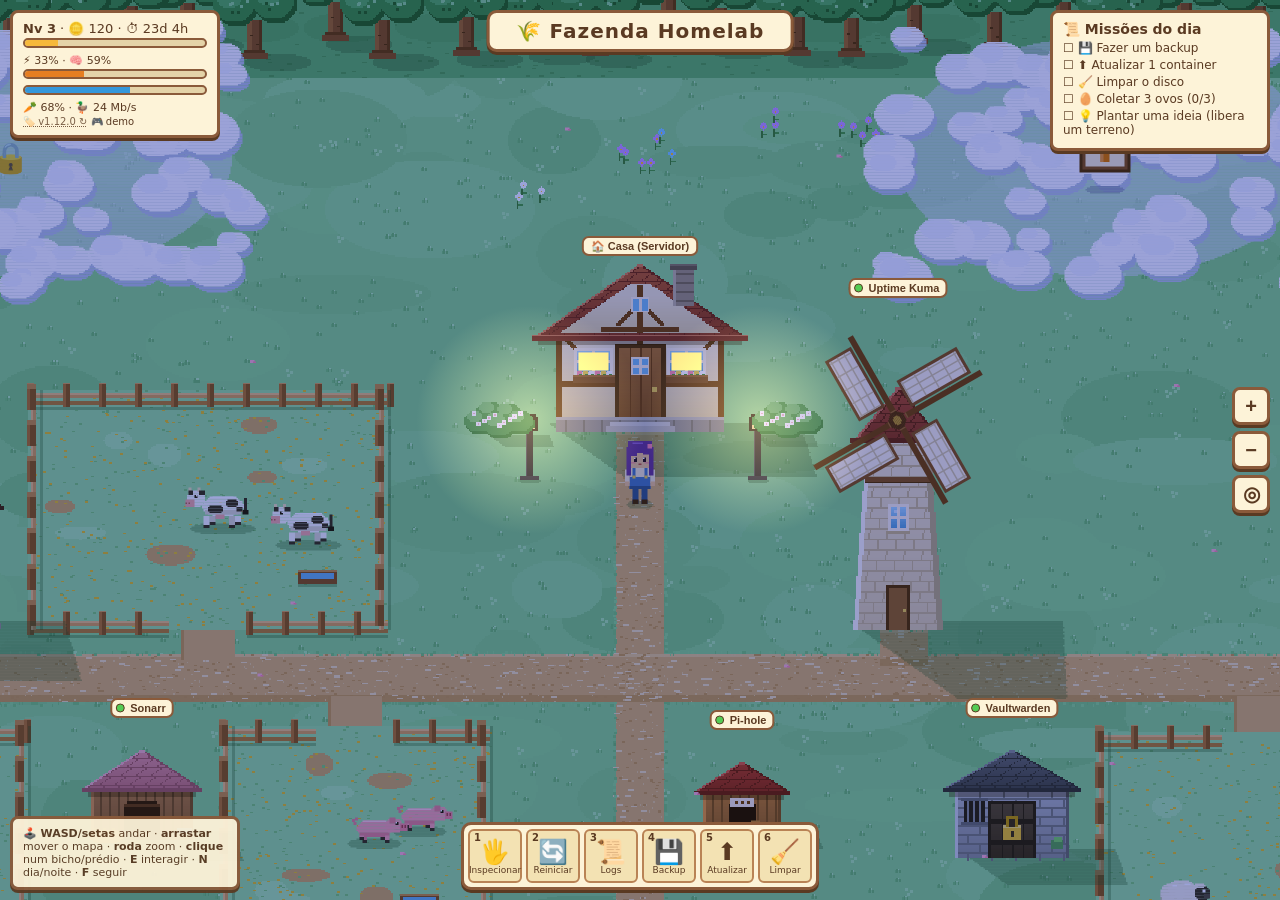
==== commit d983a6c5: "v1.12.0: a bonequinha conversa com a Alice ao entrar no quintal - Alice vem até a bonequinha e as du" ====
--- a/index.html
+++ b/index.html
@@ -808,6 +808,12 @@
  if(!secVisible()||!Yd){ALICE.init=false;return;}
  const a=ALICE;
  if(!a.init){Object.assign(a,{init:true,state:'garden',x:Yd.x+46,y:Yd.y+68,wp:1,wait:1.5,tasks:0,hidden:false,water:false,moving:false});}
+ if(a.state==='chat'){
+  const dx=P.x-a.x,dy=P.y-a.y,d=Math.hypot(dx,dy);
+  if(d>22){const sp=Math.min(15*dt,d-22);a.x+=dx/d*sp;a.y+=dy/d*sp;a.moving=true;}else a.moving=false;
+  a.f='side';a.dir=dx>=0?1:-1;a.water=false;
+  a.x=clamp(a.x,Yd.x+8,Yd.x+Yd.w-8);a.y=clamp(a.y,Yd.y+52,Yd.y+Yd.h-4);
+  return;}
  const door={x:SEC.x+SEC.w/2,y:SEC.y+SEC.h+4};
  const gw=[{x:Yd.x+22,y:Yd.y+66},{x:Yd.x+48,y:Yd.y+68},{x:Yd.x+74,y:Yd.y+66},{x:Yd.x+88,y:Yd.y+56}];
  const walk=p=>{const dx=p.x-a.x,dy=p.y-a.y,d=Math.hypot(dx,dy);if(d<1.5){a.moving=false;return true;}
@@ -823,6 +829,49 @@
   a.wait-=dt;if(a.wait<=0){a.hidden=false;a.state='garden';a.wait=0.6;a.wp=1;a.f='down';}
  }
 }
+// conversa da bonequinha com a Alice ao entrar no quintal
+const CONV={on:false,i:0,t:0,lines:[],cool:0,inYard:false};
+function startChat(){
+ const g=gastoData&&gastoData.enabled&&!gastoData.error?gastoData:null,usd=v=>'US$ '+v.toFixed(2).replace('.',',');
+ const L=[['p','Oi, Alice! 👋'],['a','Oi! Bem-vinda ao meu jardim 🌼'],['p','Como estão os gastos da IA?']];
+ if(g){
+  L.push(['a','Neste mês gastei '+usd(g.cost)+' de '+usd(g.budget)+'.']);
+  if(g.credit_remaining!=null)L.push(['a','E ainda tenho '+usd(g.credit_total-g.credit_spent)+' de saldo.']);
+  const f=g.cost/g.budget;
+  L.push(['a',!g.active?'Estou com a IA desligada até o mês virar 💤':f>0.7?'Estou quase no limite do mês, hein! 😅':'Está tudo sob controle por aqui 😊']);
+ }else L.push(['a','Ainda não consigo ver os meus gastos 🤔']);
+ L.push(['p','Obrigada, Alice! 💜'],['a','Por nada! Volto às minhas flores 🌷']);
+ Object.assign(CONV,{on:true,i:0,t:0,lines:L});
+ Object.assign(ALICE,{state:'chat',hidden:false,wait:0,water:false});
+ if(sel===SEC&&autoOpen)select(null);   // a caixinha não cobre o balão
+}
+function endChat(){CONV.on=false;CONV.cool=25;if(ALICE.state==='chat'){ALICE.state='garden';ALICE.wait=0.8;ALICE.wp=1;ALICE.f='down';}}
+function updChat(dt){
+ const Yd=SEC.yard,inY=!!(secVisible()&&Yd&&P.x>=Yd.x&&P.x<=Yd.x+Yd.w&&P.y>=Yd.y&&P.y<=Yd.y+Yd.h);
+ CONV.cool=Math.max(0,CONV.cool-dt);
+ if(inY&&!CONV.inYard&&!CONV.on&&CONV.cool<=0&&ALICE.init)startChat();
+ if(!inY&&CONV.on)endChat();
+ CONV.inYard=inY;
+ if(!CONV.on)return;
+ if(!P.moving){P.f='side';P.dir=ALICE.x>=P.x?1:-1;}
+ CONV.t+=dt;
+ if(CONV.t>1.4+CONV.lines[CONV.i][1].length*0.05){CONV.i++;CONV.t=0;if(CONV.i>=CONV.lines.length)endChat();}
+}
+function drawBubble(cs){
+ if(!CONV.on)return;const cur=CONV.lines[CONV.i];if(!cur)return;
+ const who=cur[0]==='a'?ALICE:P,sx=(who.x-cam.x)*cs+VW/2,sy=(who.y-46-cam.y)*cs+VH/2;
+ ctx.font='bold 12px "Trebuchet MS",sans-serif';ctx.textAlign='left';ctx.textBaseline='middle';
+ const maxW=Math.min(190,VW-24),lines=[];let ln='';
+ for(const w of cur[1].split(' ')){const tt=ln?ln+' '+w:w;if(ctx.measureText(tt).width>maxW-16&&ln){lines.push(ln);ln=w;}else ln=tt;}
+ lines.push(ln);
+ const bw=Math.min(maxW,Math.max(...lines.map(l=>ctx.measureText(l).width))+16),bh=lines.length*15+10;
+ const bx=clamp(sx-bw/2,8,VW-bw-8),by=Math.max(8,sy-bh-9),tip=clamp(sx,bx+16,bx+bw-16);
+ ctx.fillStyle='#fffdf5';ctx.strokeStyle=cur[0]==='a'?'#8e6bbf':'#8a5a3a';ctx.lineWidth=2;
+ ctx.beginPath();ctx.roundRect(bx,by,bw,bh,9);ctx.fill();ctx.stroke();
+ ctx.beginPath();ctx.moveTo(tip-6,by+bh-1);ctx.lineTo(tip,by+bh+8);ctx.lineTo(tip+6,by+bh-1);ctx.fill();
+ ctx.beginPath();ctx.moveTo(tip-6,by+bh);ctx.lineTo(tip,by+bh+8);ctx.lineTo(tip+6,by+bh);ctx.stroke();
+ ctx.fillStyle='#5a3a22';lines.forEach((l,i)=>ctx.fillText(l,bx+8,by+5+7.5+i*15));
+}
 function drawAlice(t){
  drawPerson(ALICE,PAL_A,t);
  if(ALICE.water){ctx.font='8px sans-serif';ctx.textAlign='center';ctx.fillStyle='#000';ctx.fillText('💧',ALICE.x+(ALICE.dir>0?9:-9),ALICE.y-12+Math.round(Math.sin(t*6)));}
@@ -840,7 +889,7 @@
  const test=(k,b,cont,x,y,r)=>{const d=Math.hypot(x-P.x,y-P.y);if(d<r&&d<bd){bd=d;best={k,b,cont};}};
  if(live){for(const i in YARDS)for(const h of YARDS[i].houses)test(h,YARDS[i].b,h.cont,h.x+h.w/2,h.y+h.h,22);}
  else for(let i=1;i<=6;i++){const b=B[i];test(b,b,null,b.x+b.w/2,b.y+b.h,34);}
- if(live&&secVisible())test(SEC,SEC,SEC.conts[0]||null,SEC.x+SEC.w/2,SEC.y+SEC.h,26);
+ if(live&&secVisible()&&!CONV.on)test(SEC,SEC,SEC.conts[0]||null,SEC.x+SEC.w/2,SEC.y+SEC.h,26);
  const key=best?best.k:null;
  if(key===proxT)return;
  proxT=key;
@@ -869,7 +918,7 @@
  updAnimals(dt);proximity();
  PLOTS.forEach(p=>{const tg=p.unlocked?0:1;if(p.fog!==tg){p.fog+=(tg-p.fog)*Math.min(1,dt*2.6);if(Math.abs(tg-p.fog)<0.01)p.fog=tg;}});
  SEC.sol.w=secVisible()?SEC.w-4:-1;
- updAlice(dt);
+ updAlice(dt);updChat(dt);
  eggT+=dt;if(eggT>6){eggT=0;if(eggs.length<6){const ch=A.filter(a=>a.type==='chicken'&&aState(a)==='up');if(ch.length){const a=ch[Math.random()*ch.length|0];eggs.push({x:a.x+(Math.random()*6-3),y:a.y+2});}}}
  for(let i=eggs.length-1;i>=0;i--){const e=eggs[i];if(Math.hypot(e.x-P.x,e.y-P.y)<9){eggs.splice(i,1);coins+=5;quest('eggs');toast('🥚 Ovo coletado! +5 🪙');}}
  if(!live){S.cpuT+=rr(-8,8);S.cpuT=clamp(S.cpuT,8,92);S.ramT+=rr(-3,3);S.ramT=clamp(S.ramT,35,85);S.netT+=rr(-14,14);S.netT=clamp(S.netT,3,95);}
@@ -976,6 +1025,7 @@
   ctx.fillStyle='#5a3a22';ctx.fillText(txt,sx+(b.meta?0:6),sy+1);
   if(!b.meta){ctx.fillStyle=col;ctx.beginPath();ctx.arc(sx-w/2+9,sy,4,0,7);ctx.fill();ctx.strokeStyle='#5a3a22';ctx.lineWidth=1;ctx.stroke();}
  }
+ drawBubble(cs);
  ctx.textBaseline='alphabetic';
 }
 let W_=0;
@@ -1142,7 +1192,7 @@
 setInterval(()=>{if(!live)S.dsk=Math.min(95,S.dsk+Math.random()*0.4);},4000);
 
 /* ---------- ideias de apps (notas) ---------- */
-const APP_VERSION='1.11.3',APP_DATE='24/10/2026';
+const APP_VERSION='1.12.0',APP_DATE='24/10/2026';
 const NK='fazenda.notes.v1',CK='fazenda.cfg.v1';
 let notes=[],pendDel=[],cfg={url:'',token:''},curId=null,curStage='idea',notesOpen=false,syncing=false;
 (function(){try{const j=JSON.parse(localStorage.getItem(NK)||'{}');notes=j.notes||[];pendDel=j.pendDel||[];}catch(e){}
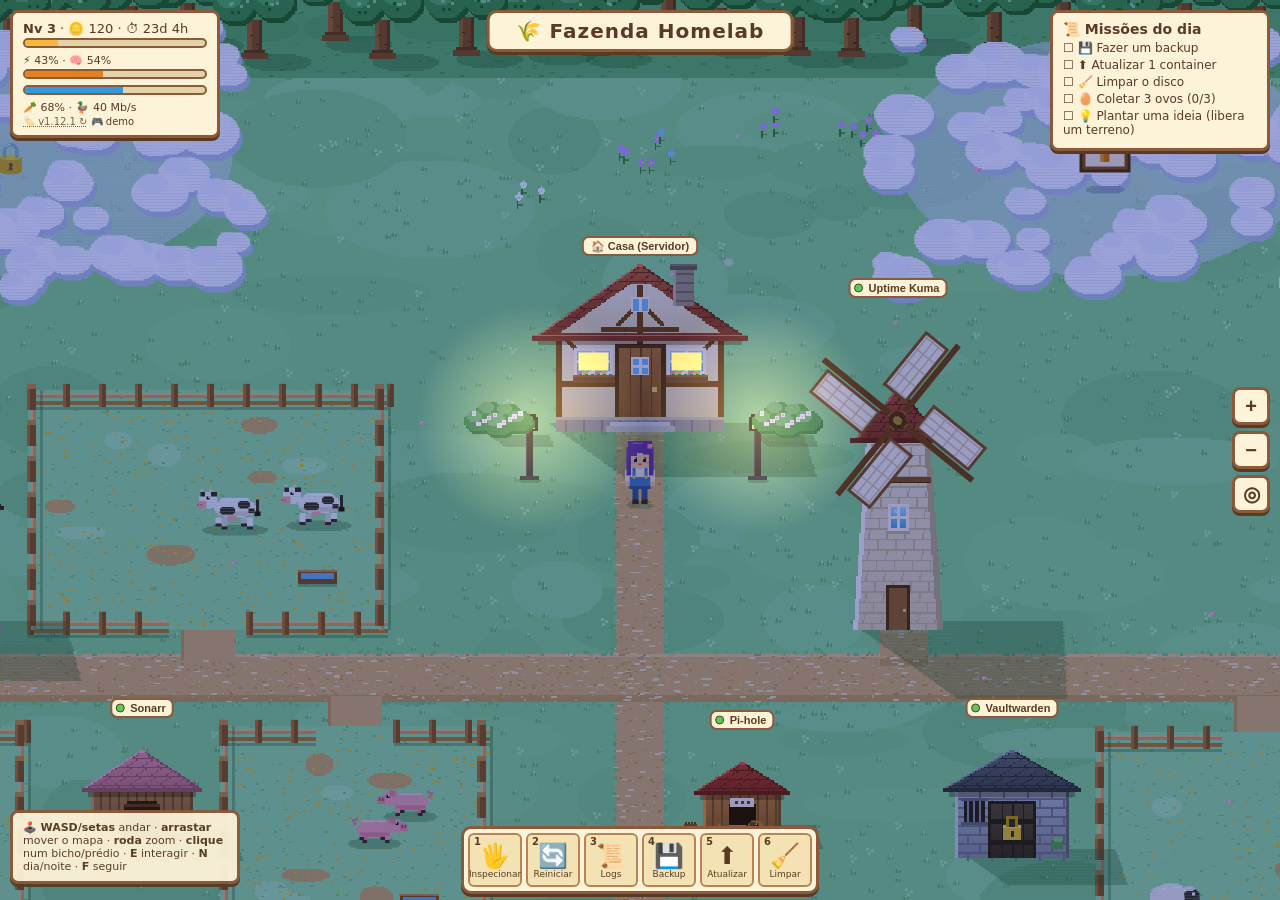
==== commit 7a624958: "v1.12.1: tela cheia no iPhone instalado, menu encostado na barra e toque em demo abre a configuracao" ====
--- a/index.html
+++ b/index.html
@@ -14,9 +14,9 @@
 <title>Fazenda Homelab</title>
 <style>
 *{box-sizing:border-box;margin:0;-webkit-tap-highlight-color:transparent}
-:root{--sat:env(safe-area-inset-top,0px);--sab:env(safe-area-inset-bottom,0px);--sal:env(safe-area-inset-left,0px);--sar:env(safe-area-inset-right,0px)}
+:root{--sat:env(safe-area-inset-top,0px);--sab:env(safe-area-inset-bottom,0px);--bot:max(6px,calc(env(safe-area-inset-bottom,0px) - 14px));--sal:env(safe-area-inset-left,0px);--sar:env(safe-area-inset-right,0px)}
 html,body{height:100%;overflow:hidden;background:#4a9d62;font-family:"Trebuchet MS",system-ui,sans-serif;color:#5a3a22;user-select:none;-webkit-user-select:none;-webkit-touch-callout:none;overscroll-behavior:none;touch-action:none}
-canvas#cv{position:fixed;inset:0;image-rendering:pixelated;cursor:grab;touch-action:none}
+canvas#cv{position:fixed;inset:0;width:100%;height:100%;image-rendering:pixelated;cursor:grab;touch-action:none}
 canvas#cv.drag{cursor:grabbing}
 .box{position:fixed;background:#fdf3d8;border:3px solid #8a5a3a;border-radius:8px;box-shadow:0 3px 0 #5a3a22;padding:8px 10px;font-size:13px}
 #plate{position:fixed;top:calc(10px + var(--sat));left:50%;transform:translateX(-50%);background:#fdf3d8;border:3px solid #8a5a3a;border-radius:10px;box-shadow:0 3px 0 #5a3a22;padding:6px 26px;font-weight:bold;font-size:20px;letter-spacing:1px;white-space:nowrap}
@@ -28,23 +28,23 @@
 .q{font-size:12px;margin:3px 0}
 .q.done{text-decoration:line-through;opacity:.6}
 #qbtn{display:none}
-#info{left:calc(10px + var(--sal));bottom:calc(84px + var(--sab));width:250px}
+#info{left:calc(10px + var(--sal));bottom:calc(74px + var(--bot));width:250px}
 #info.hidden{display:none}
 #info button{background:#ffd98a;border:2px solid #8a5a3a;border-radius:6px;padding:6px 10px;margin:3px 3px 0 0;cursor:pointer;color:#5a3a22;font-weight:bold;font-size:13px}
 #info button:active{background:#ffe9b5}
-#hotbar{position:fixed;bottom:calc(10px + var(--sab));left:50%;transform:translateX(-50%);display:flex;gap:4px;background:#fdf3d8;border:3px solid #8a5a3a;border-radius:10px;padding:4px;box-shadow:0 3px 0 #5a3a22}
+#hotbar{position:fixed;bottom:var(--bot);left:50%;transform:translateX(-50%);display:flex;gap:4px;background:#fdf3d8;border:3px solid #8a5a3a;border-radius:10px;padding:4px;box-shadow:0 3px 0 #5a3a22}
 .slot{width:54px;height:54px;border:2px solid #b98355;border-radius:6px;background:#f3e2b3;display:flex;flex-direction:column;align-items:center;justify-content:center;cursor:pointer;position:relative;font-size:24px}
 .slot:active{background:#fff4cc;border-color:#8a5a3a}
 .slot span{position:absolute;top:1px;left:4px;font-size:10px;font-weight:bold}
 .slot small{font-size:9px;line-height:1}
-#help{position:fixed;left:calc(10px + var(--sal));bottom:calc(10px + var(--sab));font-size:11px;max-width:230px;opacity:.95}
+#help{position:fixed;left:calc(10px + var(--sal));bottom:calc(10px + var(--bot));font-size:11px;max-width:230px;opacity:.95}
 #zoom{position:fixed;right:calc(10px + var(--sar));top:50%;transform:translateY(-50%);display:flex;flex-direction:column;gap:6px}
 #zoom button{width:38px;height:38px;font-size:20px;font-weight:bold;background:#fdf3d8;border:3px solid #8a5a3a;border-radius:8px;box-shadow:0 3px 0 #5a3a22;cursor:pointer;color:#5a3a22}
 #zoom button:active{transform:translateY(2px);box-shadow:0 1px 0 #5a3a22}
 #toasts{position:fixed;top:calc(56px + var(--sat));left:50%;transform:translateX(-50%);display:flex;flex-direction:column;gap:6px;align-items:center;pointer-events:none;width:92vw}
 .toast{background:#fffbe9;border:3px solid #8a5a3a;border-radius:8px;padding:5px 12px;font-size:13px;box-shadow:0 3px 0 #5a3a22;animation:fade 3.6s forwards;text-align:center}
 @keyframes fade{0%{opacity:0;transform:translateY(-6px)}8%{opacity:1;transform:none}80%{opacity:1}100%{opacity:0}}
-#joy{position:fixed;left:calc(18px + var(--sal));bottom:calc(88px + var(--sab));width:128px;height:128px;border-radius:50%;background:rgba(253,243,216,.45);border:3px solid rgba(138,90,58,.7);display:none;touch-action:none}
+#joy{position:fixed;left:calc(18px + var(--sal));bottom:calc(84px + var(--bot));width:128px;height:128px;border-radius:50%;background:rgba(253,243,216,.45);border:3px solid rgba(138,90,58,.7);display:none;touch-action:none}
 #joy i{position:absolute;left:50%;top:50%;width:54px;height:54px;margin:-27px 0 0 -27px;border-radius:50%;background:#fdf3d8;border:3px solid #8a5a3a;box-shadow:0 3px 0 #5a3a22}
 body.touch #joy{display:block}
 body.touch #help{display:none}
@@ -58,10 +58,11 @@
  #hotbar{left:calc(8px + var(--sal));right:calc(8px + var(--sar));transform:none;padding:3px;gap:3px}
  .slot{flex:1;width:auto;height:50px;font-size:21px}
  #info{left:calc(10px + var(--sal));right:calc(10px + var(--sar));width:auto;bottom:auto;top:calc(108px + var(--sat))}
- #zoom{top:auto;bottom:calc(74px + var(--sab));transform:none;flex-direction:row}
- #toasts{top:auto;bottom:calc(220px + var(--sab))}
- #joy{bottom:calc(76px + var(--sab));width:116px;height:116px}
-}
+ #zoom{top:auto;bottom:calc(72px + var(--bot));transform:none;flex-direction:row}
+ #toasts{top:auto;bottom:calc(206px + var(--bot))}
+ #joy{bottom:calc(72px + var(--bot));width:116px;height:116px}
+}
+#livechip{cursor:pointer}
 #ver{opacity:.8;cursor:pointer;text-decoration:underline dotted}
 #i-logs{max-height:120px;overflow:auto;font-size:10px;background:#2b2118;color:#f3e2b3;border-radius:6px;padding:6px;margin-top:6px;white-space:pre-wrap;word-break:break-all;user-select:text;-webkit-user-select:text}
 #i-logs.hidden{display:none}
@@ -70,7 +71,7 @@
 .crow.on{background:#ffd98a}
 .slot.off{opacity:.45}
 body:not(.config) .adv{display:none!important}   /* configuração do servidor: escondida (abra com ?config) */
-#notes{position:fixed;inset:0;z-index:50;background:rgba(40,30,20,.55);display:flex;align-items:center;justify-content:center;padding:calc(10px + var(--sat)) 10px calc(10px + var(--sab))}
+#notes{position:fixed;inset:0;z-index:50;background:rgba(40,30,20,.55);display:flex;align-items:center;justify-content:center;padding:calc(10px + var(--sat)) 10px calc(10px + var(--bot))}
 #notes.hidden{display:none}
 #notes,#notes *{touch-action:pan-y;user-select:text;-webkit-user-select:text}
 #np{position:relative;width:min(820px,100%);height:min(560px,100%);display:flex;flex-direction:column;padding:10px}
@@ -163,7 +164,7 @@
 if(!ctx.roundRect)ctx.roundRect=function(x,y,w,h){this.rect(x,y,w,h);};
 let lastErr='',errN=0;
 let dpr=Math.min(2,Math.max(1,window.devicePixelRatio||1)),VW=0,VH=0;
-function resize(){VW=innerWidth;VH=innerHeight;cv.width=Math.round(VW*dpr);cv.height=Math.round(VH*dpr);cv.style.width=VW+'px';cv.style.height=VH+'px';}
+function resize(){const r=cv.getBoundingClientRect();VW=Math.round(r.width)||innerWidth;VH=Math.round(r.height)||innerHeight;cv.width=Math.round(VW*dpr);cv.height=Math.round(VH*dpr);}
 addEventListener('resize',resize);resize();
 ['gesturestart','gesturechange','gestureend'].forEach(n=>document.addEventListener(n,e=>e.preventDefault()));
 document.addEventListener('touchmove',e=>{if(!e.target.closest('#notes'))e.preventDefault();},{passive:false});
@@ -1192,7 +1193,7 @@
 setInterval(()=>{if(!live)S.dsk=Math.min(95,S.dsk+Math.random()*0.4);},4000);
 
 /* ---------- ideias de apps (notas) ---------- */
-const APP_VERSION='1.12.0',APP_DATE='24/10/2026';
+const APP_VERSION='1.12.1',APP_DATE='24/10/2026';
 const NK='fazenda.notes.v1',CK='fazenda.cfg.v1';
 let notes=[],pendDel=[],cfg={url:'',token:''},curId=null,curStage='idea',notesOpen=false,syncing=false;
 (function(){try{const j=JSON.parse(localStorage.getItem(NK)||'{}');notes=j.notes||[];pendDel=j.pendDel||[];}catch(e){}
@@ -1364,7 +1365,9 @@
 setInterval(()=>{if(document.visibilityState==='visible')pollCredit();},300000);
 function pickCont(name){selCont=CONTS.get(name)||null;renderInfo(true);}
 $n('i-body').addEventListener('click',e=>{const r=e.target.closest('.crow');if(r)pickCont(r.dataset.n);});
-$n('cfgbtn').onclick=()=>{openNotes(null);$n('ncfgbox').classList.remove('hidden');};
+const openConfig=()=>{document.body.classList.add('config');openNotes(null);$n('ncfgbox').classList.remove('hidden');};
+$n('cfgbtn').onclick=openConfig;
+$n('livechip').onclick=()=>{if(!live)openConfig();};
 setInterval(()=>{if(document.visibilityState==='visible')pollLive();},5000);
 document.addEventListener('visibilitychange',()=>{if(document.visibilityState==='visible')pollLive();else saveGame();});
 loadGame();setInterval(saveGame,5000);
@@ -1377,7 +1380,7 @@
  requestAnimationFrame(loop);
  const dt=Math.min(0.05,(ts-last)/1000);last=ts;const t=ts/1000;
  try{
-  if(Math.abs(innerWidth-VW)>1||Math.abs(innerHeight-VH)>1)resize();
+  const rc=cv.getBoundingClientRect();if(Math.abs(rc.width-VW)>1||Math.abs(rc.height-VH)>1)resize();
   update(dt,t);draw(t);
  }catch(e){
   lastErr=(e&&e.message||String(e)).slice(0,60);
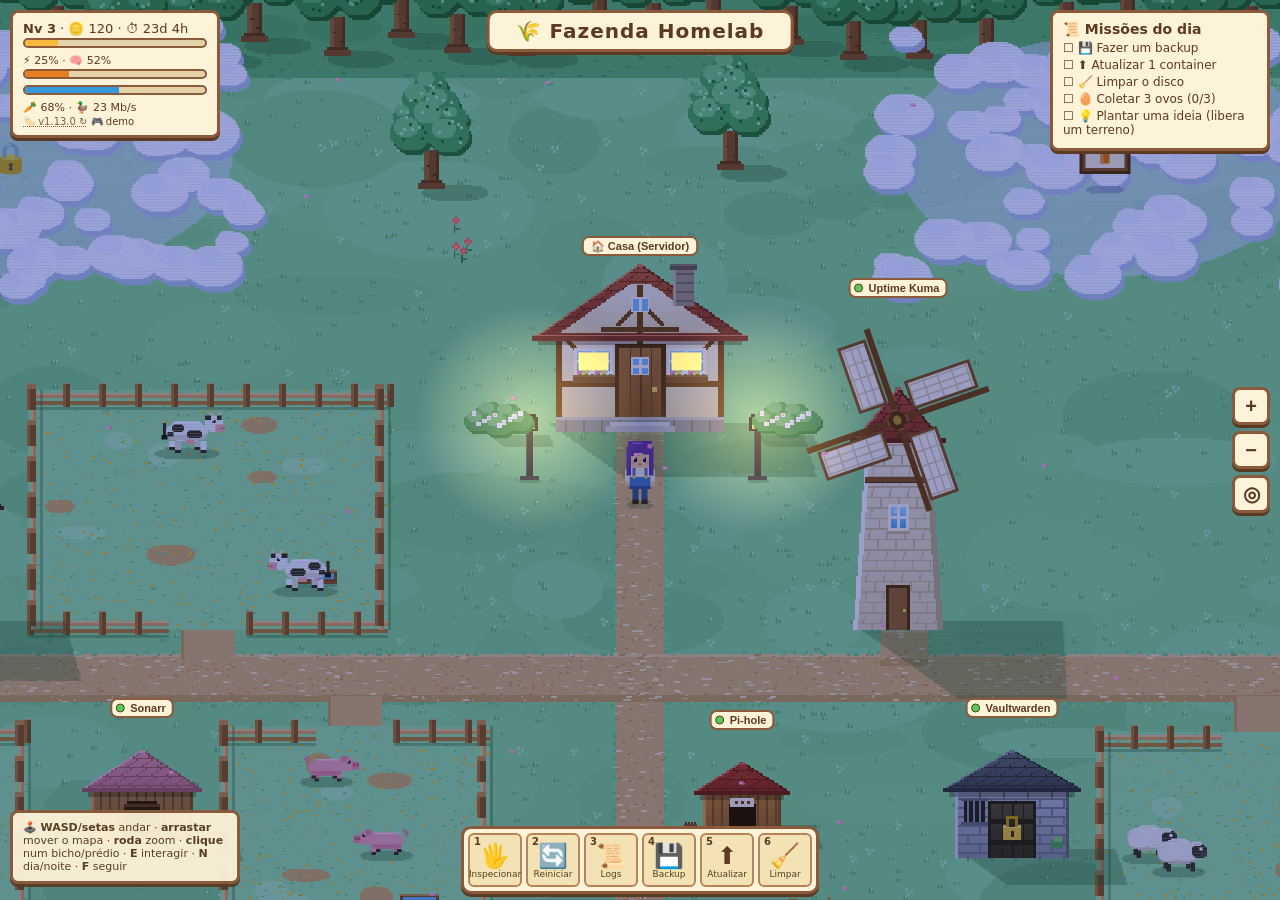
==== commit 2e12bffd: "v1.13.0: Fliperama com 4 joguinhos e placar em SQLite Casinha Fliperama na fazenda, jogos (cobrinha " ====
--- a/index.html
+++ b/index.html
@@ -63,6 +63,14 @@
  #joy{bottom:calc(72px + var(--bot));width:116px;height:116px}
 }
 #livechip{cursor:pointer}
+#arcade{position:fixed;inset:0;z-index:60;background:#3a2a1a;display:flex;flex-direction:column}
+#arcade.hidden{display:none}
+#arcade,#arcade *{touch-action:manipulation}
+#abar{display:flex;align-items:center;gap:8px;padding:calc(8px + var(--sat)) calc(10px + var(--sar)) 8px calc(10px + var(--sal));background:#fdf3d8;border-bottom:3px solid #8a5a3a;font-weight:bold;font-size:15px;color:#5a3a22}
+#abar b{flex:1}
+#abar button{background:#ffd98a;border:2px solid #8a5a3a;border-radius:6px;padding:6px 12px;cursor:pointer;color:#5a3a22;font-weight:bold;font-size:14px}
+#abar button:active{background:#ffe9b5}
+#aframe{flex:1;width:100%;min-height:0;border:0;background:#EEF3DF}
 #ver{opacity:.8;cursor:pointer;text-decoration:underline dotted}
 #i-logs{max-height:120px;overflow:auto;font-size:10px;background:#2b2118;color:#f3e2b3;border-radius:6px;padding:6px;margin-top:6px;white-space:pre-wrap;word-break:break-all;user-select:text;-webkit-user-select:text}
 #i-logs.hidden{display:none}
@@ -128,6 +136,7 @@
 <div class="box" id="help">🕹️ <b>WASD/setas</b> andar · <b>arrastar</b> mover o mapa · <b>roda</b> zoom · <b>clique</b> num bicho/prédio · <b>E</b> interagir · <b>N</b> dia/noite · <b>F</b> seguir</div>
 <div id="joy"><i></i></div>
 <div id="hotbar"></div>
+<div id="arcade" class="hidden"><div id="abar"><b id="atitle">🎮 Fliperama</b><button id="aclose" title="Voltar para a fazenda">✖ Voltar</button></div><iframe id="aframe" title="Joguinho"></iframe></div>
 <div id="notes" class="hidden">
  <div class="box" id="np">
   <div id="nh"><b>💡 Ideias de novos apps</b><span id="nstat"></span><button id="ncfg" class="adv" title="Servidor de notas">⚙️</button><button id="nx" title="Fechar">✖</button></div>
@@ -211,6 +220,7 @@
 // terrenos vizinhos cobertos de névoa: cada ideia plantada desbloqueia um
 const ENTRYFIX0={x:448,y:116,w:26,h:24};
 const SECBOX={x:306,y:48,w:44,h:36};   // casinha da secretária
+const ARCBOX={x:706,y:258,w:56,h:48};   // Fliperama (joguinhos)
 const PLOTS=[
  {x:500,y:22,w:130,h:76},{x:130,y:22,w:140,h:76},{x:652,y:22,w:130,h:76},
  {x:24,y:392,w:160,h:110},{x:196,y:400,w:140,h:100},{x:520,y:396,w:130,h:104}
@@ -218,7 +228,7 @@
 B.forEach(b=>{b.state='up';b.cpu=rr(5,40);b.ram=rr(20,60);b.cpuT=b.cpu;b.since=Date.now()-rr(2,20)*86400000;b.ang=0;});
 const house=B[0],POND={cx:736,cy:402,rx:60,ry:34};
 const ROAD_Y=226,PATH_X=402;
-const PATHS=[[PATH_X,152,16,220],[60,ROAD_Y,700,16],[490,218,16,12]];
+const PATHS=[[PATH_X,152,16,220],[60,ROAD_Y,700,16],[490,218,16,12],[ARCBOX.x+ARCBOX.w/2-8,242,16,ARCBOX.y+ARCBOX.h-242+4]];
 // zona máxima de cada cercadinho no modo ao vivo (índice = prédio em B); gap = lado do portão
 const ZONES={a:{x:24,y:100,w:364,h:118},b:{x:24,y:250,w:364,h:112},c:{x:432,y:100,w:364,h:118},d:{x:432,y:250,w:364,h:112}};
 const inPath=(x,y)=>PATHS.some(p=>x>=p[0]&&x<p[0]+p[2]&&y>=p[1]&&y<p[1]+p[3]);
@@ -382,6 +392,7 @@
  for(const k in ZONES){const z=ZONES[k];if(x>z.x-10&&x<z.x+z.w+10&&y>z.y-10&&y<z.y+z.h+10)return true;}
  for(const p of PLOTS)if(x>p.x-14&&x<p.x+p.w+14&&y>p.y-14&&y<p.y+p.h+14)return true;
  if(x>ENTRYFIX0.x-14&&x<ENTRYFIX0.x+ENTRYFIX0.w+14&&y>ENTRYFIX0.y-14&&y<ENTRYFIX0.y+ENTRYFIX0.h+14)return true;
+ if(x>ARCBOX.x-14&&x<ARCBOX.x+ARCBOX.w+14&&y>ARCBOX.y-14&&y<ARCBOX.y+ARCBOX.h+22)return true;
  for(const b of B)if(b.pen&&x>b.pen.x-6&&x<b.pen.x+b.pen.w+6&&y>b.pen.y-6&&y<b.pen.y+b.pen.h+6)return true;
  for(const p of PATHS)if(x>p[0]-5&&x<p[0]+p[2]+5&&y>p[1]-5&&y<p[1]+p[3]+5)return true;
  if(((x-POND.cx)/(POND.rx+14))**2+((y-POND.cy)/(POND.ry+12))**2<1)return true;
@@ -788,6 +799,32 @@
 const SEC={id:'secretaria',type:'secretaria',name:'Alice Secretária',role:'Sua secretária do Telegram: gasto da IA e saldo',x:SECBOX.x,y:SECBOX.y,w:SECBOX.w,h:SECBOX.h,conts:[],state:'up',cpu:0,ram:0};
 SEC.spr=sprite(88,72,dSecretaria);
 SEC.sol={x:SEC.x+2,y:SEC.y+SEC.h*0.45,w:-1,h:SEC.h*0.55};solids.push(SEC.sol);
+/* ---------- Fliperama: a casinha dos joguinhos ---------- */
+const GAMES=['cobrinha','toupeira','memoria','galinha'];
+const GINFO={cobrinha:{e:'🐍',n:'Cobrinha'},toupeira:{e:'🔨',n:'Toupeira'},memoria:{e:'🃏',n:'Memória'},galinha:{e:'🐔',n:'Pega-galinha'}};
+const GMAX={cobrinha:800,toupeira:100,memoria:10,galinha:100};   // mesmo teto de moedas por partida do servidor
+const GAME_BTNS=GAMES.map(g=>`<button onclick="openGame('${g}')">${GINFO[g].e} ${GINFO[g].n}</button>`).join('');
+let gameOpen=false,gameId='';
+function dArcade(c,W,H){
+ planks(c,2,34,W-4,H-38,'#4b3f86',6);R(c,2,H-4,W-4,4,'#8d8d8d');
+ gable(c,-6,0,W+12,34,'#d9534f','#a63a37','#7d2a28','#f08a86');R(c,-6,33,W+12,3,'#7d2a28');eave(c,-6,36,W+12);
+ R(c,W/2-27,9,54,16,'#1b1740');R(c,W/2-27,9,54,2,'#ffd23f');R(c,W/2-27,23,54,2,'#ffd23f');R(c,W/2-27,9,2,16,'#ffd23f');R(c,W/2+25,9,2,16,'#ffd23f');
+ c.fillStyle='#ffd23f';c.font='bold 11px "Trebuchet MS",sans-serif';c.textAlign='center';c.textBaseline='middle';c.fillText('JOGOS',W/2,17.5);
+ for(let i=0;i<7;i++){R(c,6+i*14,44,14,9,i%2?'#fff6e6':'#e0645c');R(c,6+i*14,53,14,3,i%2?'#e8dcc4':'#b94640');}
+ for(let i=0;i<14;i++)R(c,8+i*7,57,3,2,i%2?'#ffe27a':'#ff9a8a');
+ [[10,'#52e0ff'],[W-34,'#ff6bd6']].forEach(([x,col])=>{R(c,x-2,62,28,H-66,'#161230');R(c,x,64,24,16,'#0b0a1f');R(c,x+2,66,20,12,col);R(c,x+5,69,4,4,'#ffd23f');R(c,x+13,72,6,2,'#fff');
+  R(c,x+4,83,16,3,'#6c4aa3');R(c,x+7,82,3,2,'#e24b4a');R(c,x+14,82,3,2,'#3fa34d');});
+ const dx=W/2-9;R(c,dx-2,H-34,22,34,'#2b1d40');R(c,dx,H-32,18,32,'#6c4aa3');R(c,dx+3,H-28,12,12,'#52e0ff');R(c,dx+13,H-14,2,2,'#f2d36b');
+}
+const ARC={id:'fliperama',type:'arcade',name:'Fliperama',role:'Joguinhos da fazenda: jogue e ganhe moedas',x:ARCBOX.x,y:ARCBOX.y,w:ARCBOX.w,h:ARCBOX.h,state:'up',cpu:0,ram:0};
+ARC.spr=sprite(ARC.w*2,ARC.h*2,dArcade);
+ARC.sol={x:ARC.x+2,y:ARC.y+ARC.h*0.45,w:ARC.w-4,h:ARC.h*0.55};solids.push(ARC.sol);
+function drawArcade(t){
+ const b=ARC;
+ shadowDyn(b.x,b.y+b.h,b.w,b.h*.9,b.h);
+ blit(b.spr,b.x-PAD/2,b.y-PAD/2);
+ if(sel===b){const p=1+Math.sin(t*5)*0.5;ctx.strokeStyle='rgba(255,255,255,.95)';ctx.lineWidth=1;ctx.setLineDash([3,2]);ctx.strokeRect(b.x-3-p,b.y-3-p,b.w+6+p*2,b.h+8+p*2);ctx.setLineDash([]);}
+}
 const secVisible=()=>live&&((gastoData&&gastoData.enabled)||CONTS.has('secretaria'));
 const secState=()=>{const c=SEC.conts[0];return c?(c.busy?'restarting':c.ok?'up':'down'):'up';};
 function drawSecretaria(t){
@@ -885,12 +922,13 @@
 restoreDemoYards();
 // chegar perto de uma casinha (ou prédio, na demonstração) abre o painel dela, como se tivesse tocado
 function proximity(){
- if(notesOpen)return;
+ if(notesOpen||gameOpen)return;
  let best=null,bd=Infinity;
  const test=(k,b,cont,x,y,r)=>{const d=Math.hypot(x-P.x,y-P.y);if(d<r&&d<bd){bd=d;best={k,b,cont};}};
  if(live){for(const i in YARDS)for(const h of YARDS[i].houses)test(h,YARDS[i].b,h.cont,h.x+h.w/2,h.y+h.h,22);}
  else for(let i=1;i<=6;i++){const b=B[i];test(b,b,null,b.x+b.w/2,b.y+b.h,34);}
  if(live&&secVisible()&&!CONV.on)test(SEC,SEC,SEC.conts[0]||null,SEC.x+SEC.w/2,SEC.y+SEC.h,26);
+ test(ARC,ARC,null,ARC.x+ARC.w/2,ARC.y+ARC.h,28);
  const key=best?best.k:null;
  if(key===proxT)return;
  proxT=key;
@@ -986,12 +1024,13 @@
  B.forEach(b=>{if(b.type==='field'||b.type==='pond'||(live&&b.hkey))return;E.push({y:b.y+b.h,k:0,o:b});});
  if(live)for(const i in YARDS)for(const h of YARDS[i].houses)E.push({y:h.y+h.h,k:6,o:h});
  if(secVisible()){E.push({y:SEC.y+SEC.h,k:7,o:SEC});if(!ALICE.hidden&&SEC.yard)E.push({y:ALICE.y,k:8,o:ALICE});}
+ E.push({y:ARC.y+ARC.h,k:9,o:ARC});
  PLOTS.forEach(p=>{if(p.unlocked)E.push({y:p.y+p.h*0.7,k:4,o:p});});
  A.forEach(a=>E.push({y:a.y,k:1,o:a}));
  E.push({y:P.y,k:2});
  trees.forEach(tr=>{if(tr.x>vx0&&tr.x<vx1&&tr.y>vy0&&tr.y<vy1)E.push({y:tr.y,k:3,o:tr});});
  E.sort((a,b)=>a.y-b.y);
- for(const e of E){switch(e.k){case 0:drawBuilding(e.o,t);break;case 1:drawAnimal(e.o,t);break;case 2:drawPlayer(t);break;case 4:drawPlotContent(e.o,t);break;case 6:drawHouse(e.o,t);break;case 7:drawSecretaria(t);break;case 8:drawAlice(t);break;case 3:{const sp=treeSpr[e.o.t][e.o.v];blit(sp,e.o.x-(30+PAD)/2,e.o.y-(82+PAD)/2);break;}}}
+ for(const e of E){switch(e.k){case 0:drawBuilding(e.o,t);break;case 1:drawAnimal(e.o,t);break;case 2:drawPlayer(t);break;case 4:drawPlotContent(e.o,t);break;case 6:drawHouse(e.o,t);break;case 7:drawSecretaria(t);break;case 8:drawAlice(t);break;case 9:drawArcade(t);break;case 3:{const sp=treeSpr[e.o.t][e.o.v];blit(sp,e.o.x-(30+PAD)/2,e.o.y-(82+PAD)/2);break;}}}
  PLOTS.forEach(p=>drawFog(p,t));drawLocks();drawEntry(t);
  puffs.forEach(p=>{const r_=3+p.l*3;ctx.globalAlpha=Math.max(0,0.65-p.l*0.22);ctx.save();ctx.translate(p.x,p.y);ctx.scale(.5,.5);de(0,0,r_|0,r_|0,'#ececec');ctx.restore();});ctx.globalAlpha=1;
  petals.forEach(p=>{if(p.x<vx0||p.x>vx1||p.y<vy0||p.y>vy1)return;ctx.save();ctx.translate(Math.round(p.x*2)/2,Math.round(p.y*2)/2);ctx.scale(.5,.5);d_(0,0,3,2,'#ffb8d2');d_(2,1,2,1,'#ff8fb8');ctx.restore();});
@@ -1000,6 +1039,7 @@
   if(nf>0.3){
    ctx.save();ctx.translate(house.x,house.y);ctx.scale(.5,.5);R(ctx,23,59,20,12,'#ffe58a');ctx.restore();
    ctx.save();ctx.translate(house.x,house.y);ctx.scale(.5,.5);R(ctx,128-43,59,20,12,'#ffe58a');ctx.restore();
+   ctx.save();ctx.translate(ARC.x,ARC.y);ctx.scale(.5,.5);R(ctx,12,66,20,12,'#9af0ff');R(ctx,80,66,20,12,'#ff9be6');ctx.restore();
    ctx.globalCompositeOperation='lighter';
    LAMPS.concat([[house.x+house.w/2,house.y+house.h+4]]).slice(0,2).forEach(([x,y])=>{const gr=ctx.createRadialGradient(x+1.5,y-20,1,x+1.5,y-20,38);gr.addColorStop(0,`rgba(255,200,90,${0.55*nf})`);gr.addColorStop(1,'rgba(255,200,90,0)');ctx.fillStyle=gr;ctx.fillRect(x-40,y-60,84,84);});
    ctx.globalCompositeOperation='source-over';}}
@@ -1010,6 +1050,7 @@
   if(cs>=3.2||h.cont===selCont)houseLb.push({type:'houselabel',name:n.length>14&&h.cont!==selCont?n.slice(0,13)+'…':n,x:h.x+h.w/2,y:h.y-4,w:0,h:0,meta:false,state:h.cont.busy?'restarting':h.cont.ok?'up':'down',cpu:0});}
  if(secVisible()){
   houseLb.push({type:'houselabel',name:'🌼 Alice Secretária',x:SEC.x+SEC.w/2,y:SEC.y-4,w:0,h:0,meta:false,state:secState(),cpu:0});}
+ houseLb.push({type:'houselabel',name:'🎮 Fliperama',x:ARC.x+ARC.w/2,y:ARC.y-4,w:0,h:0,meta:false,state:'up',cpu:0});
  const LB=B.concat(houseLb,PLOTS.filter(p=>p.unlocked&&p.fog<0.3&&p.idea).map(p=>{const st=p.idea.stage||'idea',tt=p.idea.title;
   return{type:'plotlabel',name:STAGES[st].e+' '+(tt.length>20?tt.slice(0,19)+'…':tt),x:p.x+p.w/2,y:p.y+p.h*0.7-40,w:0,h:0,meta:true,state:'up',cpu:0};}));
  for(const b of LB){
@@ -1075,6 +1116,7 @@
  if(best)return best;
  if(live)for(const i in YARDS)for(const h of YARDS[i].houses)if(w.x>=h.x-3&&w.x<=h.x+h.w+3&&w.y>=h.y-3&&w.y<=h.y+h.h+12){lastPickCont=h.cont;return YARDS[i].b;}
  if(secVisible()){const Yd=SEC.yard;if((w.x>=SEC.x-3&&w.x<=SEC.x+SEC.w+3&&w.y>=SEC.y-3&&w.y<=SEC.y+SEC.h+12)||(Yd&&w.x>=Yd.x&&w.x<=Yd.x+Yd.w&&w.y>=Yd.y&&w.y<=Yd.y+Yd.h)){lastPickCont=SEC.conts[0]||null;return SEC;}}
+ if(w.x>=ARC.x-4&&w.x<=ARC.x+ARC.w+4&&w.y>=ARC.y-4&&w.y<=ARC.y+ARC.h+12)return ARC;
  for(const b of B){if(w.x>=b.x-4&&w.x<=b.x+b.w+4&&w.y>=b.y-4&&w.y<=b.y+b.h+4)return b;}
  if(((w.x-POND.cx)/POND.rx)**2+((w.y-POND.cy)/POND.ry)**2<1)return B[8];
  for(const p of PLOTS)if(w.x>=p.x&&w.x<=p.x+p.w&&w.y>=p.y&&w.y<=p.y+p.h)return p;
@@ -1099,9 +1141,10 @@
  renderInfo(true);}
 addEventListener('keydown',e=>{const k=e.key.toLowerCase();
  if(notesOpen){if(k==='escape')closeNotes();return;}
+ if(gameOpen){if(k==='escape')closeGame();return;}
  if(['arrowup','arrowdown','arrowleft','arrowright',' '].includes(k))e.preventDefault();
  keys[k]=true;if(e.shiftKey)keys.shift=true;
- if(k==='e'){let best=null,bd=60;B.concat(PLOTS,PLOTS.some(p=>!p.unlocked)?[]:[ENTRYFIX]).forEach(b=>{const d=Math.hypot(b.x+b.w/2-P.x,b.y+b.h-P.y);if(d<bd){bd=d;best=b;}});lastPickCont=null;select(best);if(!best)toast('Nada por perto para interagir.');}
+ if(k==='e'){let best=null,bd=60;B.concat([ARC],PLOTS,PLOTS.some(p=>!p.unlocked)?[]:[ENTRYFIX]).forEach(b=>{const d=Math.hypot(b.x+b.w/2-P.x,b.y+b.h-P.y);if(d<bd){bd=d;best=b;}});lastPickCont=null;select(best);if(!best)toast('Nada por perto para interagir.');}
  if(k==='f')follow=true;
  if(k==='n'){nightMode=nightMode==='auto'?'day':nightMode==='day'?'night':'auto';toast('🌗 Modo: '+({auto:'automático (hora real)',day:'sempre dia',night:'sempre noite'})[nightMode]);}
  if(k==='+'||k==='=')stepZoom(1.3);if(k==='-'||k==='_')stepZoom(1/1.3);
@@ -1121,7 +1164,7 @@
   const c=selCont||(sel&&sel.conts&&sel.conts.length===1?sel.conts[0]:null);
   if(!c)return toast('Toque no bichinho (ou na linha dele) para escolher o container.');
   return n===2?restartCont(c):showLogs(c);}
- if(n===1){let best=null,bd=60;B.concat(PLOTS,PLOTS.some(p=>!p.unlocked)?[]:[ENTRYFIX]).forEach(b=>{const d=Math.hypot(b.x+b.w/2-P.x,b.y+b.h-P.y);if(d<bd){bd=d;best=b;}});lastPickCont=null;select(best||sel);if(!best&&!sel)toast('Toque num bicho ou prédio.');return;}
+ if(n===1){let best=null,bd=60;B.concat([ARC],PLOTS,PLOTS.some(p=>!p.unlocked)?[]:[ENTRYFIX]).forEach(b=>{const d=Math.hypot(b.x+b.w/2-P.x,b.y+b.h-P.y);if(d<bd){bd=d;best=b;}});lastPickCont=null;select(best||sel);if(!best&&!sel)toast('Toque num bicho ou prédio.');return;}
  if(n===2){if(!isSvc(sel))return toast('Selecione um serviço (bicho ou prédio) para reiniciar.');restart(sel);return;}
  if(n===3){if(!sel||!isSvc(sel))return toast('Selecione um serviço para ver os logs.');
   toast('📜 '+sel.name+': '+(sel.state==='up'?'INFO started · healthcheck ok · sem erros (24h)':'ERROR container exited (code 137)'));return;}
@@ -1152,6 +1195,7 @@
  if(sel.type==='house')h=bar('⚡ CPU',S.cpu,'#e67e22')+bar('🧠 RAM',S.ram,'#3498db')+bar('🥕 Disco',S.dsk,'#8d5e3b')+`<div style="font-size:11px">🦆 Rede ${Math.round(S.net)} Mb/s</div>`;
  else if(sel.type==='field')h=bar('🥕 Disco usado',S.dsk,'#8d5e3b')+`<div style="font-size:11px">${S.dsk>85?'⚠️ Horta lotada! Use 🧹':'Tudo sob controle.'}</div>`;
  else if(sel.type==='pond')h=`<div style="font-size:12px">🦆 ${Math.round(S.net)} Mb/s agora</div>`;
+ else if(sel.type==='arcade')h=arcadeInfo();
  else if(live&&sel.type==='secretaria'){
   h=secMoney()+rowsHtml(sel.conts)+(selCont?`<div style="font-size:11px;margin-top:4px">${esc(selCont.status||'')}</div>`:'');}
  else if(live&&sel.conts){
@@ -1162,7 +1206,7 @@
   h=`<div style="font-size:12px;margin-bottom:4px">${st} · ${days}d de uptime</div>`+bar('⚡ CPU',sel.cpu,'#e67e22')+bar('🧠 RAM',sel.ram,'#3498db');}
  const bodyEl=document.getElementById('i-body');if(bodyEl.dataset.h!==h){bodyEl.innerHTML=h;bodyEl.dataset.h=h;}
  if(full){const bt=document.getElementById('i-btns');
-  bt.innerHTML=isSvc(sel)?(live?'<button onclick="act(2)">🔄 Reiniciar</button><button onclick="act(3)">📜 Logs</button>':'<button onclick="act(2)">🔄 Reiniciar</button><button onclick="act(3)">📜 Logs</button><button onclick="act(5)">⬆️ Atualizar</button>'):sel.type==='house'?'<button onclick="act(4)">💾 Backup</button><button onclick="act(6)">🧹 Limpar</button>':sel.type==='field'?'<button onclick="act(6)">🧹 Limpar disco</button>':'';
+  bt.innerHTML=isSvc(sel)?(live?'<button onclick="act(2)">🔄 Reiniciar</button><button onclick="act(3)">📜 Logs</button>':'<button onclick="act(2)">🔄 Reiniciar</button><button onclick="act(3)">📜 Logs</button><button onclick="act(5)">⬆️ Atualizar</button>'):sel.type==='arcade'?GAME_BTNS:sel.type==='house'?'<button onclick="act(4)">💾 Backup</button><button onclick="act(6)">🧹 Limpar</button>':sel.type==='field'?'<button onclick="act(6)">🧹 Limpar disco</button>':'';
   bt.innerHTML+='<button onclick="select(null)">✖</button>';}
 }
 function hud(){
@@ -1193,7 +1237,7 @@
 setInterval(()=>{if(!live)S.dsk=Math.min(95,S.dsk+Math.random()*0.4);},4000);
 
 /* ---------- ideias de apps (notas) ---------- */
-const APP_VERSION='1.12.1',APP_DATE='24/10/2026';
+const APP_VERSION='1.13.0',APP_DATE='25/10/2026';
 const NK='fazenda.notes.v1',CK='fazenda.cfg.v1';
 let notes=[],pendDel=[],cfg={url:'',token:''},curId=null,curStage='idea',notesOpen=false,syncing=false;
 (function(){try{const j=JSON.parse(localStorage.getItem(NK)||'{}');notes=j.notes||[];pendDel=j.pendDel||[];}catch(e){}
@@ -1327,7 +1371,7 @@
  if(v===live)return;
  live=v;
  document.querySelectorAll('.slot').forEach((s,i)=>s.classList.toggle('off',live&&i>=3));
- if(live){liveSnap=true;toast('🟢 Conectado ao servidor!');updateBuildings();pollCredit();}
+ if(live){liveSnap=true;toast('🟢 Conectado ao servidor!');updateBuildings();pollCredit();syncGames();}
  else{toast('🔴 Perdi a conexão com o servidor. Voltando à demonstração.');CONTS.clear();restoreDemo();}
  if(live)layoutLive();else restoreDemoYards();
  buildAnimals();selCont=null;sel=null;proxT=null;autoOpen=false;if(!live)creditData=null;renderInfo(true);
@@ -1363,6 +1407,73 @@
 }
 $n('credit').onclick=()=>{if(creditData)toast($n('credit').title);};
 setInterval(()=>{if(document.visibilityState==='visible')pollCredit();},300000);
+/* ---------- Fliperama: placar e moedas (guardados no servidor; offline ficam na fila) ---------- */
+const GK2='fazenda.games.v1';
+let GS={srv:null,pend:[]},gFlush=false;
+try{const j=JSON.parse(localStorage.getItem(GK2)||'{}');GS={srv:j.srv&&j.srv.jogos?j.srv:null,pend:(Array.isArray(j.pend)?j.pend:[]).filter(p=>p&&GAMES.includes(p.jogo)&&typeof p.pid==='string')};}catch(e){}
+const saveGS=()=>{try{localStorage.setItem(GK2,JSON.stringify(GS));}catch(e){}};
+function gstats(){
+ const j={};GAMES.forEach(g=>{const s=(GS.srv&&GS.srv.jogos&&GS.srv.jogos[g])||{};j[g]={melhor:s.melhor|0,partidas:s.partidas|0,moedas:s.moedas|0};});
+ GS.pend.forEach(p=>{const x=j[p.jogo];if(!x)return;x.melhor=Math.max(x.melhor,p.pontos|0);x.partidas++;x.moedas+=p.moedas|0;});
+ let tot=0;GAMES.forEach(g=>tot+=j[g].moedas);
+ return{jogos:j,moedas:tot};
+}
+function arcadeInfo(){
+ const s=gstats(),off=cfg.url&&cfg.token&&!live;
+ return `<div style="font-size:12px;margin-bottom:4px">🪙 <b>${s.moedas}</b> moedas ganhas nos jogos${off?' <span style="opacity:.7">(sem conexão: guardadas aqui)</span>':''}</div>`
+  +GAMES.map(g=>{const x=s.jogos[g];return `<div style="font-size:11px">${GINFO[g].e} ${GINFO[g].n}: recorde <b>${x.melhor}</b> · ${x.partidas} ${x.partidas===1?'partida':'partidas'}</div>`;}).join('');
+}
+function sendStats(){
+ const f=$n('aframe');if(!gameOpen||!f.contentWindow)return;
+ const s=gstats(),x=s.jogos[gameId];
+ try{f.contentWindow.postMessage({fz:1,type:'stats',game:gameId,stats:{melhor:x.melhor,partidas:x.partidas,moedas:s.moedas}},location.origin);}catch(e){}
+}
+async function syncGames(){
+ if(!cfg.url||!cfg.token||gFlush)return;gFlush=true;
+ try{
+  while(GS.pend.length){
+   const p=GS.pend[0];
+   try{GS.srv=await api('/placar','POST',p);}
+   catch(e){if(e.status!==400)throw e;}   // 400 = o servidor recusou essa partida: descarta e segue
+   GS.pend.shift();saveGS();
+  }
+  GS.srv=await api('/placar');saveGS();
+ }catch(e){}   // sem conexão ou servidor antigo: as partidas continuam na fila
+ finally{gFlush=false;}
+ if(gameOpen)sendStats();
+ if(sel===ARC)renderInfo(false);
+}
+function gameResult(m){
+ const pontos=clamp(m.points|0,0,100000),moedas=clamp(m.coins|0,0,GMAX[gameId]||0);
+ GS.pend.push({pid:Date.now().toString(36)+Math.random().toString(36).slice(2,10),jogo:gameId,pontos,moedas});
+ if(GS.pend.length>1000)GS.pend.shift();
+ saveGS();
+ if(moedas){coins+=moedas;toast('🪙 +'+moedas+(moedas===1?' moeda':' moedas')+' do Fliperama!');}
+ addXP(10);
+ sendStats();if(sel===ARC)renderInfo(false);
+ syncGames();
+}
+function openGame(g){
+ if(!GAMES.includes(g))return;
+ gameId=g;gameOpen=true;for(const k in keys)keys[k]=false;joy.on=false;joy.x=joy.y=0;
+ $n('atitle').textContent=GINFO[g].e+' '+GINFO[g].n;
+ $n('arcade').classList.remove('hidden');
+ const f=$n('aframe');f.onload=()=>{try{f.contentWindow.focus();}catch(e){}};
+ f.src='games/'+g+'.html?v='+APP_VERSION;
+ syncGames();
+}
+function closeGame(){
+ gameOpen=false;gameId='';
+ $n('arcade').classList.add('hidden');$n('aframe').src='about:blank';
+ if(sel===ARC)renderInfo(false);
+}
+$n('aclose').onclick=closeGame;
+addEventListener('message',e=>{
+ const m=e.data,f=$n('aframe');
+ if(e.origin!==location.origin||!m||m.fz!==1||!gameOpen||e.source!==f.contentWindow||(m.game&&m.game!==gameId))return;
+ if(m.type==='ready')sendStats();else if(m.type==='result')gameResult(m);else if(m.type==='close')closeGame();
+});
+setInterval(()=>{if(live&&document.visibilityState==='visible')syncGames();},60000);
 function pickCont(name){selCont=CONTS.get(name)||null;renderInfo(true);}
 $n('i-body').addEventListener('click',e=>{const r=e.target.closest('.crow');if(r)pickCont(r.dataset.n);});
 const openConfig=()=>{document.body.classList.add('config');openNotes(null);$n('ncfgbox').classList.remove('hidden');};
@@ -1381,7 +1492,7 @@
  const dt=Math.min(0.05,(ts-last)/1000);last=ts;const t=ts/1000;
  try{
   const rc=cv.getBoundingClientRect();if(Math.abs(rc.width-VW)>1||Math.abs(rc.height-VH)>1)resize();
-  update(dt,t);draw(t);
+  if(!gameOpen){update(dt,t);draw(t);}
  }catch(e){
   lastErr=(e&&e.message||String(e)).slice(0,60);
   if(++errN===1||errN%120===0)toast('⚠️ erro: '+lastErr);
